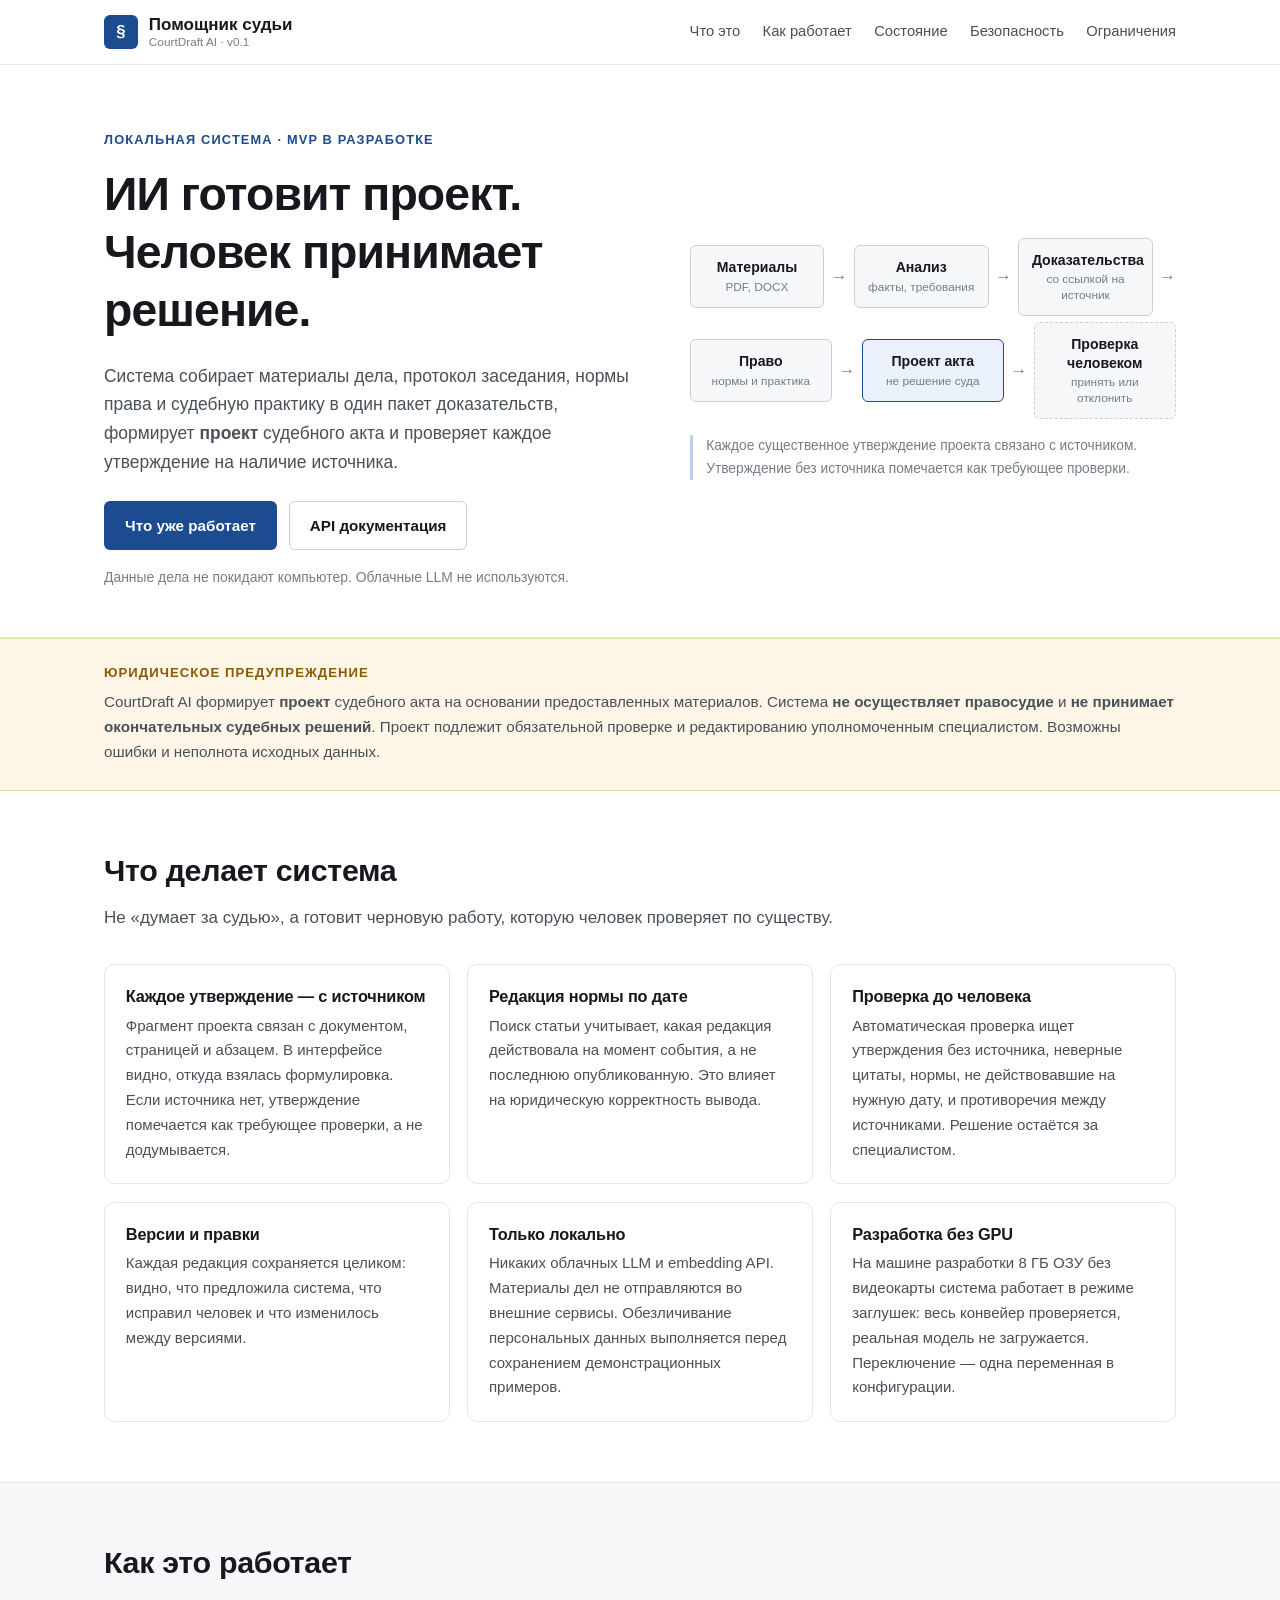
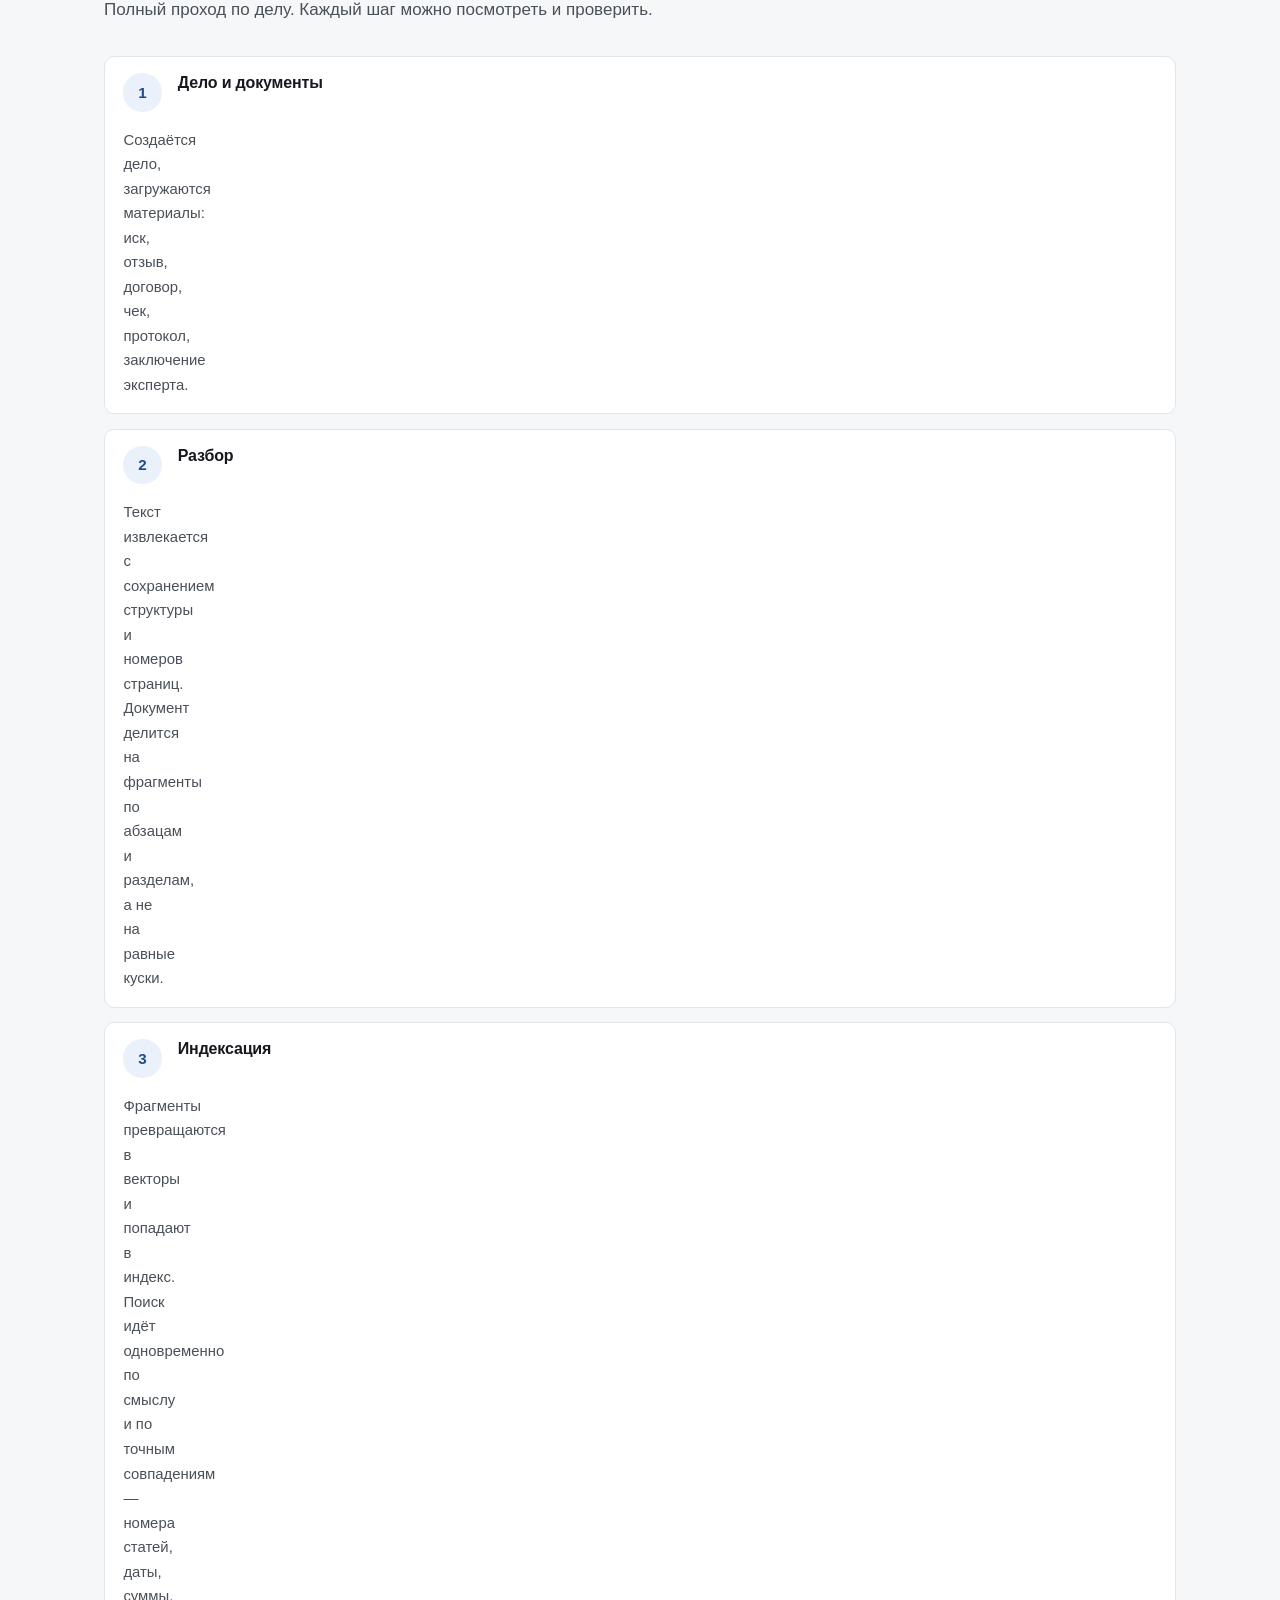
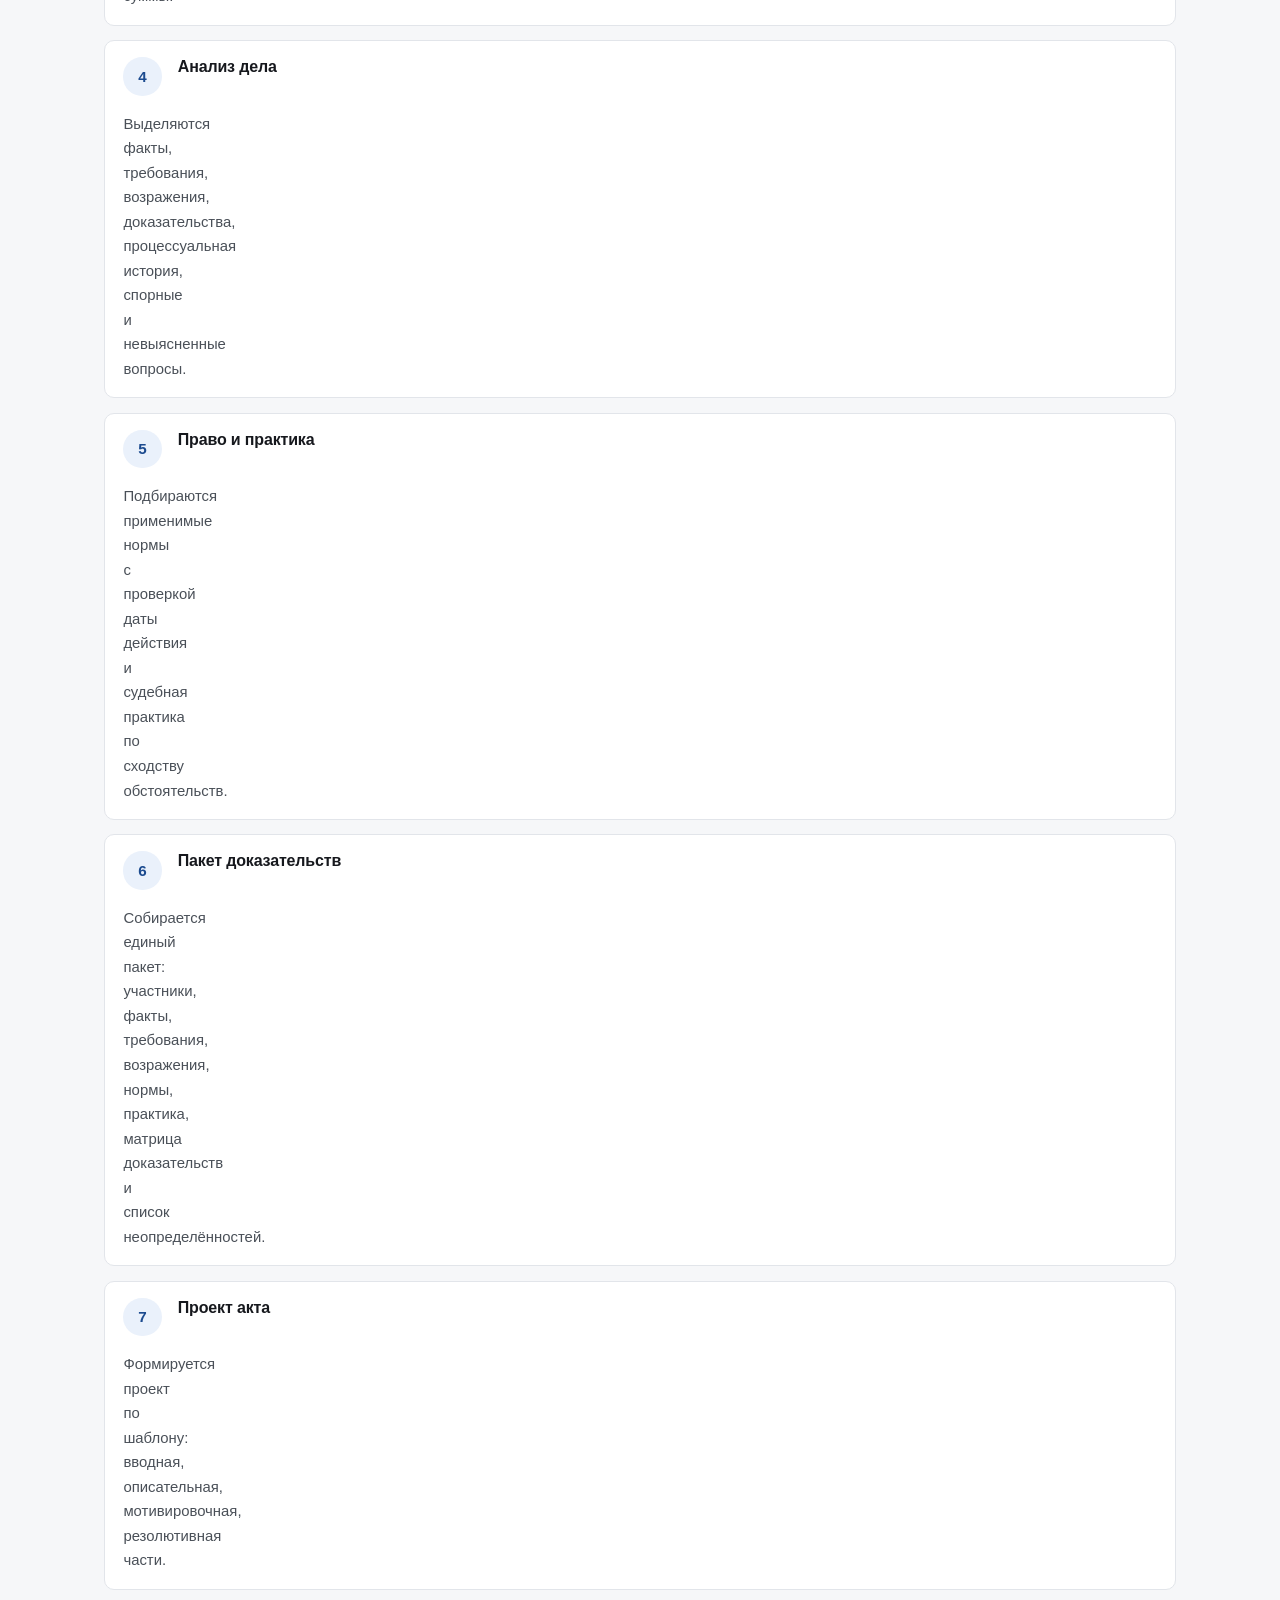
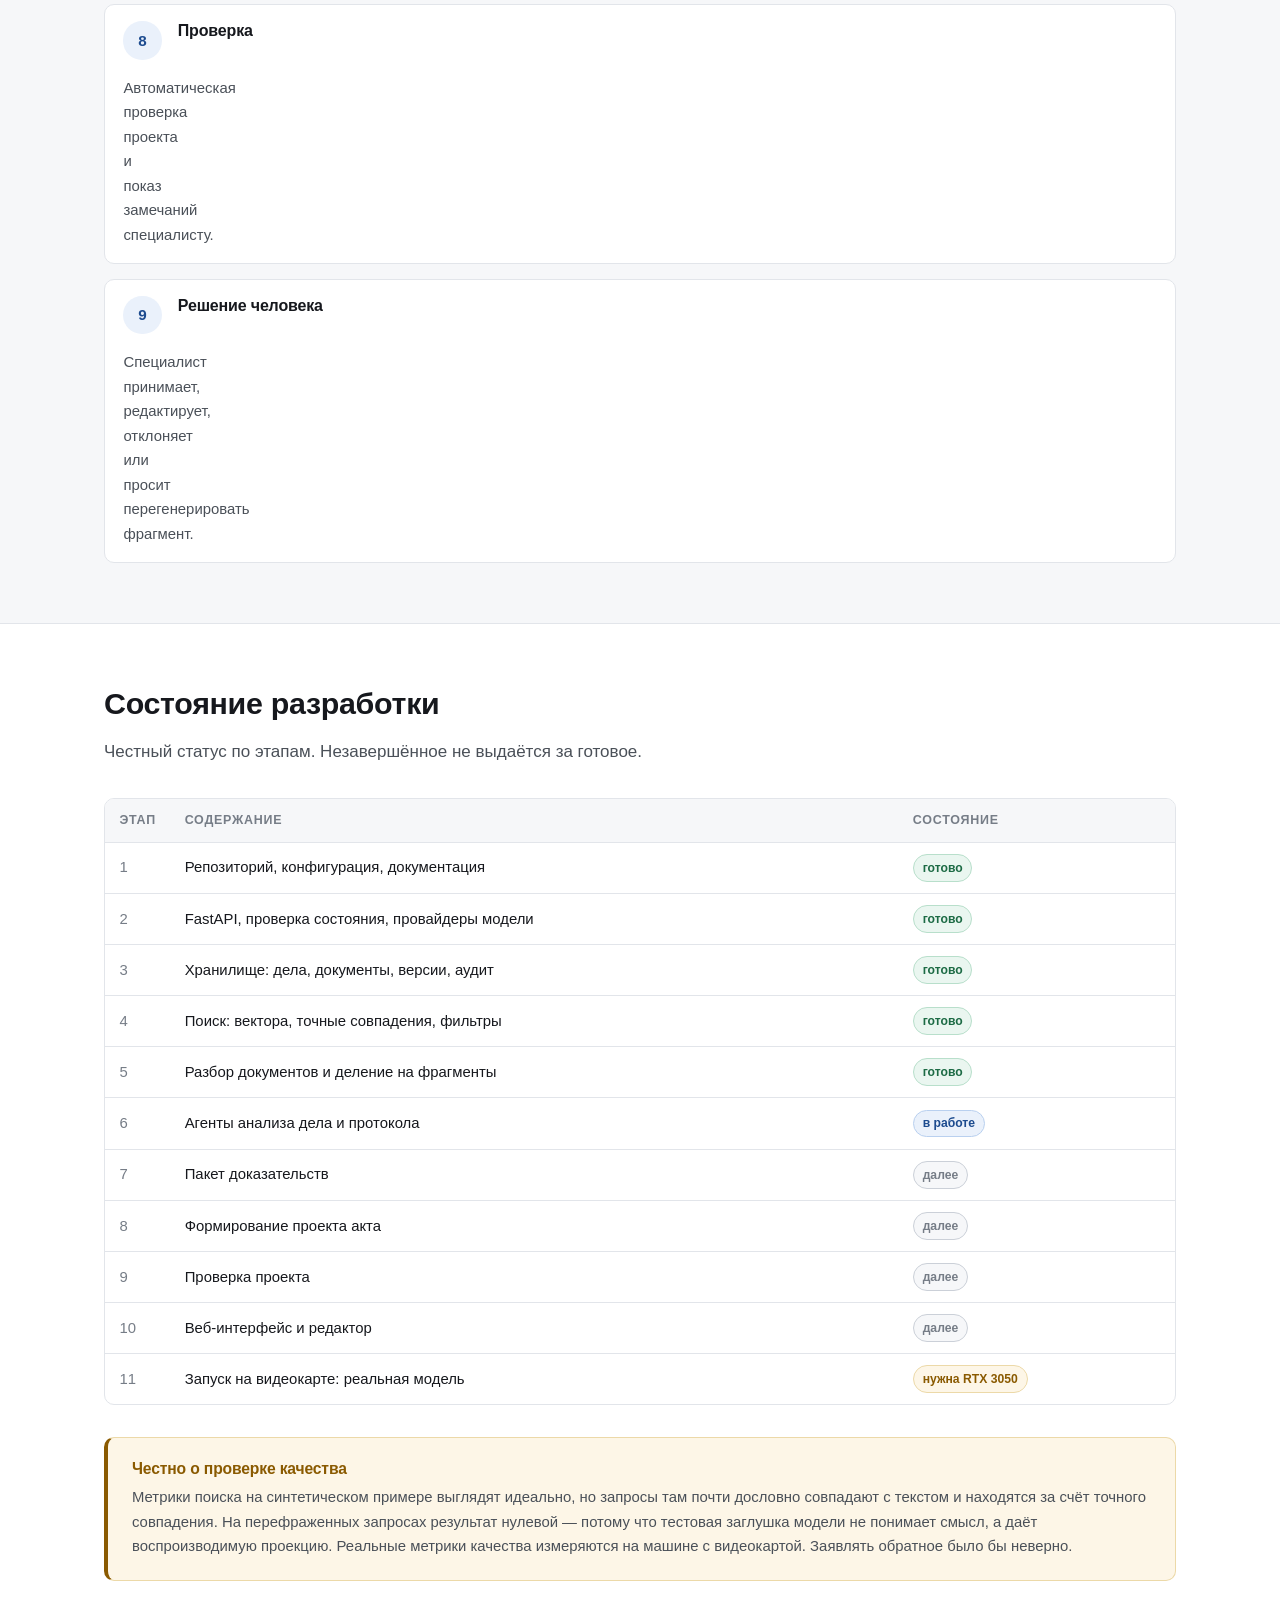
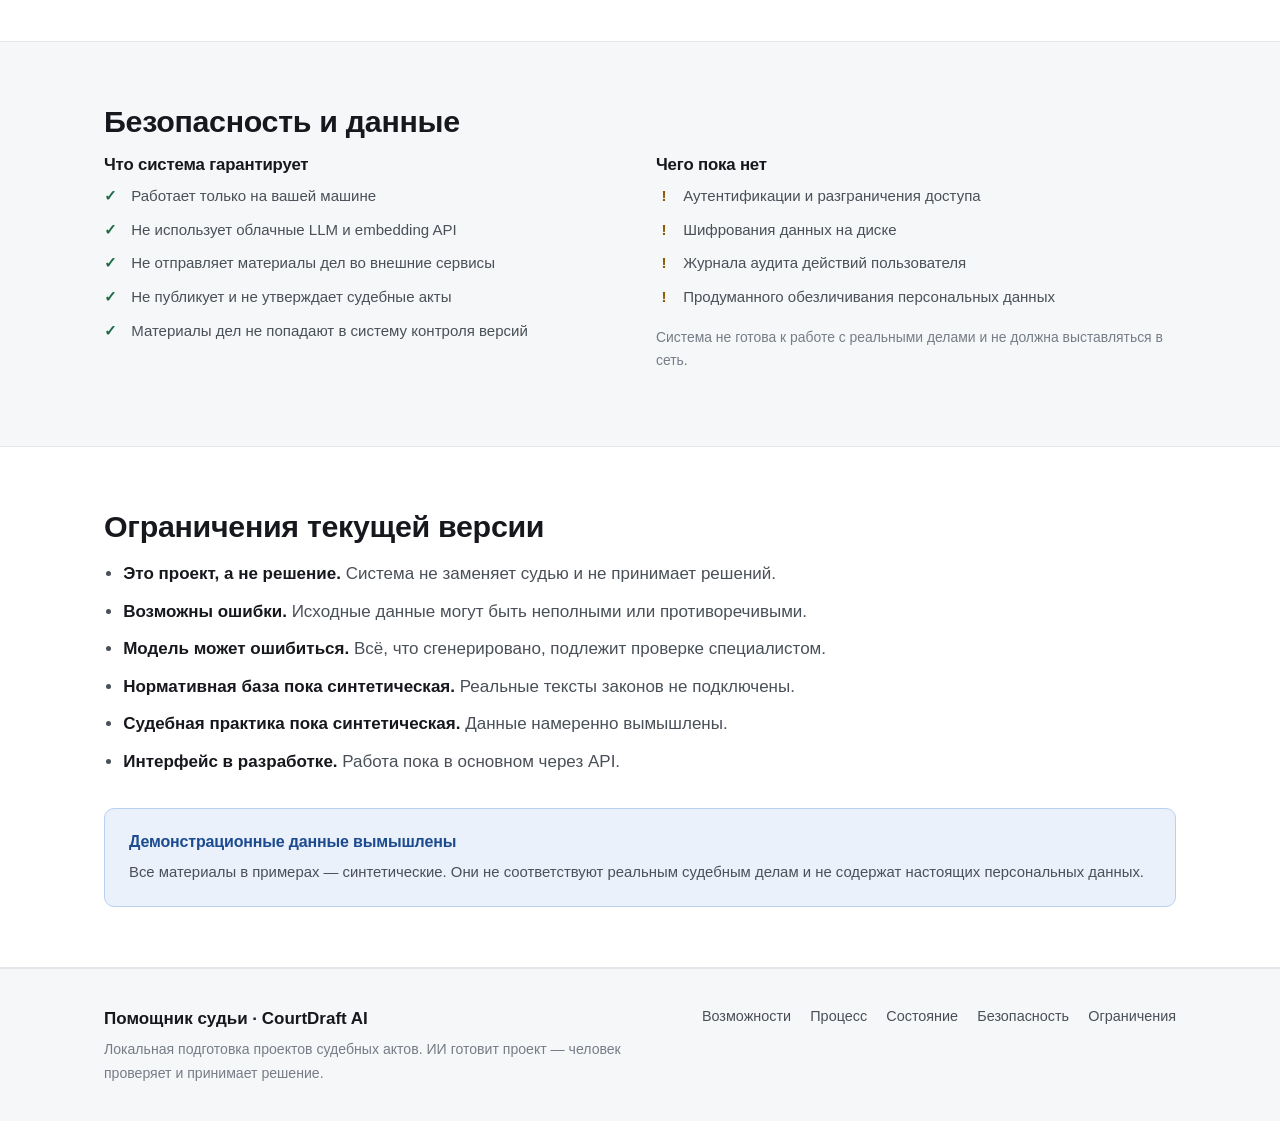
==== site/index.html @ 449e3ad8 "README, минисайт «Помощник судьи», документация API и развёртывания README переписан полностью: два " ====
<!DOCTYPE html>
<html lang="ru">
<head>
<meta charset="utf-8">
<meta name="viewport" content="width=device-width, initial-scale=1">
<title>Помощник судьи — CourtDraft AI</title>
<meta name="description" content="Локальная подготовка проектов судебных актов по материалам дела. ИИ готовит проект — человек проверяет и принимает решение.">
<meta property="og:title" content="Помощник судьи — CourtDraft AI">
<meta property="og:description" content="Подготовка проектов судебных актов с обязательной проверкой человеком. Данные не покидают машину.">
<meta property="og:type" content="website">
<link rel="stylesheet" href="assets/styles.css">
<link rel="icon" href="data:image/svg+xml,<svg xmlns='http://www.w3.org/2000/svg' viewBox='0 0 100 100'><text y='.9em' font-size='90'>&#9878;</text></svg>">
</head>
<body>

<a class="skip-link" href="#main">К основному содержанию</a>

<header class="topbar">
  <div class="wrap topbar-inner">
    <a class="brand" href="#top">
      <span class="brand-mark" aria-hidden="true">§</span>
      <span class="brand-text">
        <strong>Помощник судьи</strong>
        <small>CourtDraft AI · v0.1</small>
      </span>
    </a>
    <nav aria-label="Основная навигация">
      <a href="#what">Что это</a>
      <a href="#how">Как работает</a>
      <a href="#status">Состояние</a>
      <a href="#security">Безопасность</a>
      <a href="#limits">Ограничения</a>
    </nav>
  </div>
</header>

<main id="main">

<!-- ── Hero ─────────────────────────────────────────────────────────── -->
<section class="hero" id="top">
  <div class="wrap hero-inner">
    <div class="hero-text">
      <p class="eyebrow">Локальная система · MVP в разработке</p>
      <h1>ИИ готовит проект.<br>Человек принимает решение.</h1>
      <p class="lede">
        Система собирает материалы дела, протокол заседания, нормы права и
        судебную практику в один пакет доказательств, формирует
        <strong>проект</strong> судебного акта и проверяет каждое утверждение
        на наличие источника.
      </p>
      <div class="hero-actions">
        <a class="btn btn-primary" href="#status">Что уже работает</a>
        <a class="btn btn-ghost" href="https://localhost:8000/docs">API документация</a>
      </div>
      <p class="hero-note">
        Данные дела не покидают компьютер. Облачные LLM не используются.
      </p>
    </div>

    <figure class="hero-figure" aria-label="Схема работы системы">
      <div class="pipeline" role="img" aria-label="Материалы дела → анализ → доказательства → нормы → практика → проект акта → проверка → человек">
        <div class="pipe-step">Материалы<br><small>PDF, DOCX</small></div>
        <div class="pipe-arrow" aria-hidden="true">→</div>
        <div class="pipe-step">Анализ<br><small>факты, требования</small></div>
        <div class="pipe-arrow" aria-hidden="true">→</div>
        <div class="pipe-step">Доказательства<br><small>со ссылкой на источник</small></div>
        <div class="pipe-arrow" aria-hidden="true">→</div>
        <div class="pipe-step">Право<br><small>нормы и практика</small></div>
        <div class="pipe-arrow" aria-hidden="true">→</div>
        <div class="pipe-step pipe-step-accent">Проект акта<br><small>не решение суда</small></div>
        <div class="pipe-arrow" aria-hidden="true">→</div>
        <div class="pipe-step pipe-step-human">Проверка человеком<br><small>принять или отклонить</small></div>
      </div>
      <figcaption>
        Каждое существенное утверждение проекта связано с источником.
        Утверждение без источника помечается как требующее проверки.
      </figcaption>
    </figure>
  </div>
</section>

<!-- ── Дисклеймер ───────────────────────────────────────────────────── -->
<aside class="disclaimer" role="note">
  <div class="wrap">
    <h2>Юридическое предупреждение</h2>
    <p>
      CourtDraft AI формирует <strong>проект</strong> судебного акта на основании
      предоставленных материалов. Система <strong>не осуществляет правосудие</strong> и
      <strong>не принимает окончательных судебных решений</strong>. Проект подлежит
      обязательной проверке и редактированию уполномоченным специалистом.
      Возможны ошибки и неполнота исходных данных.
    </p>
  </div>
</aside>

<!-- ── Что это ──────────────────────────────────────────────────────── -->
<section class="section" id="what">
  <div class="wrap">
    <h2>Что делает система</h2>
    <p class="section-lede">
      Не «думает за судью», а готовит черновую работу, которую человек
      проверяет по существу.
    </p>

    <div class="cards">
      <article class="card">
        <h3>Каждое утверждение — с источником</h3>
        <p>
          Фрагмент проекта связан с документом, страницей и абзацем. В интерфейсе
          видно, откуда взялась формулировка. Если источника нет, утверждение
          помечается как требующее проверки, а не додумывается.
        </p>
      </article>

      <article class="card">
        <h3>Редакция нормы по дате</h3>
        <p>
          Поиск статьи учитывает, какая редакция действовала на момент
          события, а не последнюю опубликованную. Это влияет на
          юридическую корректность вывода.
        </p>
      </article>

      <article class="card">
        <h3>Проверка до человека</h3>
        <p>
          Автоматическая проверка ищет утверждения без источника, неверные
          цитаты, нормы, не действовавшие на нужную дату, и противоречия
          между источниками. Решение остаётся за специалистом.
        </p>
      </article>

      <article class="card">
        <h3>Версии и правки</h3>
        <p>
          Каждая редакция сохраняется целиком: видно, что предложила
          система, что исправил человек и что изменилось между версиями.
        </p>
      </article>

      <article class="card">
        <h3>Только локально</h3>
        <p>
          Никаких облачных LLM и embedding API. Материалы дел не отправляются
          во внешние сервисы. Обезличивание персональных данных выполняется
          перед сохранением демонстрационных примеров.
        </p>
      </article>

      <article class="card">
        <h3>Разработка без GPU</h3>
        <p>
          На машине разработки 8 ГБ ОЗУ без видеокарты система работает в
          режиме заглушек: весь конвейер проверяется, реальная модель не
          загружается. Переключение — одна переменная в конфигурации.
        </p>
      </article>
    </div>
  </div>
</section>

<!-- ── Как работает ─────────────────────────────────────────────────── -->
<section class="section section-alt" id="how">
  <div class="wrap">
    <h2>Как это работает</h2>
    <p class="section-lede">
      Полный проход по делу. Каждый шаг можно посмотреть и проверить.
    </p>

    <ol class="steps">
      <li>
        <h3>Дело и документы</h3>
        <p>Создаётся дело, загружаются материалы: иск, отзыв, договор, чек, протокол, заключение эксперта.</p>
      </li>
      <li>
        <h3>Разбор</h3>
        <p>Текст извлекается с сохранением структуры и номеров страниц. Документ делится на фрагменты по абзацам и разделам, а не на равные куски.</p>
      </li>
      <li>
        <h3>Индексация</h3>
        <p>Фрагменты превращаются в векторы и попадают в индекс. Поиск идёт одновременно по смыслу и по точным совпадениям — номера статей, даты, суммы.</p>
      </li>
      <li>
        <h3>Анализ дела</h3>
        <p>Выделяются факты, требования, возражения, доказательства, процессуальная история, спорные и невыясненные вопросы.</p>
      </li>
      <li>
        <h3>Право и практика</h3>
        <p>Подбираются применимые нормы с проверкой даты действия и судебная практика по сходству обстоятельств.</p>
      </li>
      <li>
        <h3>Пакет доказательств</h3>
        <p>Собирается единый пакет: участники, факты, требования, возражения, нормы, практика, матрица доказательств и список неопределённостей.</p>
      </li>
      <li>
        <h3>Проект акта</h3>
        <p>Формируется проект по шаблону: вводная, описательная, мотивировочная, резолютивная части.</p>
      </li>
      <li>
        <h3>Проверка</h3>
        <p>Автоматическая проверка проекта и показ замечаний специалисту.</p>
      </li>
      <li>
        <h3>Решение человека</h3>
        <p>Специалист принимает, редактирует, отклоняет или просит перегенерировать фрагмент.</p>
      </li>
    </ol>
  </div>
</section>

<!-- ── Состояние ────────────────────────────────────────────────────── -->
<section class="section" id="status">
  <div class="wrap">
    <h2>Состояние разработки</h2>
    <p class="section-lede">
      Честный статус по этапам. Незавершённое не выдаётся за готовое.
    </p>

    <div class="status-table-wrap">
      <table class="status-table">
        <caption class="sr-only">Статус этапов разработки</caption>
        <thead>
          <tr><th scope="col">Этап</th><th scope="col">Содержание</th><th scope="col">Состояние</th></tr>
        </thead>
        <tbody>
          <tr><td>1</td><td>Репозиторий, конфигурация, документация</td><td><span class="badge badge-done">готово</span></td></tr>
          <tr><td>2</td><td>FastAPI, проверка состояния, провайдеры модели</td><td><span class="badge badge-done">готово</span></td></tr>
          <tr><td>3</td><td>Хранилище: дела, документы, версии, аудит</td><td><span class="badge badge-done">готово</span></td></tr>
          <tr><td>4</td><td>Поиск: вектора, точные совпадения, фильтры</td><td><span class="badge badge-done">готово</span></td></tr>
          <tr><td>5</td><td>Разбор документов и деление на фрагменты</td><td><span class="badge badge-done">готово</span></td></tr>
          <tr><td>6</td><td>Агенты анализа дела и протокола</td><td><span class="badge badge-next">в работе</span></td></tr>
          <tr><td>7</td><td>Пакет доказательств</td><td><span class="badge badge-todo">далее</span></td></tr>
          <tr><td>8</td><td>Формирование проекта акта</td><td><span class="badge badge-todo">далее</span></td></tr>
          <tr><td>9</td><td>Проверка проекта</td><td><span class="badge badge-todo">далее</span></td></tr>
          <tr><td>10</td><td>Веб-интерфейс и редактор</td><td><span class="badge badge-todo">далее</span></td></tr>
          <tr><td>11</td><td>Запуск на видеокарте: реальная модель</td><td><span class="badge badge-planned">нужна RTX 3050</span></td></tr>
        </tbody>
      </table>
    </div>

    <div class="callout">
      <h3>Честно о проверке качества</h3>
      <p>
        Метрики поиска на синтетическом примере выглядят идеально, но запросы
        там почти дословно совпадают с текстом и находятся за счёт точного
        совпадения. На перефраженных запросах результат нулевой — потому что
        тестовая заглушка модели не понимает смысл, а даёт воспроизводимую
        проекцию. Реальные метрики качества измеряются на машине с видеокартой.
        Заявлять обратное было бы неверно.
      </p>
    </div>
  </div>
</section>

<!-- ── Безопасность ─────────────────────────────────────────────────── -->
<section class="section section-alt" id="security">
  <div class="wrap">
    <h2>Безопасность и данные</h2>

    <div class="split">
      <div>
        <h3>Что система гарантирует</h3>
        <ul class="check-list">
          <li>Работает только на вашей машине</li>
          <li>Не использует облачные LLM и embedding API</li>
          <li>Не отправляет материалы дел во внешние сервисы</li>
          <li>Не публикует и не утверждает судебные акты</li>
          <li>Материалы дел не попадают в систему контроля версий</li>
        </ul>
      </div>
      <div>
        <h3>Чего пока нет</h3>
        <ul class="warn-list">
          <li>Аутентификации и разграничения доступа</li>
          <li>Шифрования данных на диске</li>
          <li>Журнала аудита действий пользователя</li>
          <li>Продуманного обезличивания персональных данных</li>
        </ul>
        <p class="small">
          Система не готова к работе с реальными делами и не должна
          выставляться в сеть.
        </p>
      </div>
    </div>
  </div>
</section>

<!-- ── Ограничения ──────────────────────────────────────────────────── -->
<section class="section" id="limits">
  <div class="wrap">
    <h2>Ограничения текущей версии</h2>
    <ul class="limits-list">
      <li><strong>Это проект, а не решение.</strong> Система не заменяет судью и не принимает решений.</li>
      <li><strong>Возможны ошибки.</strong> Исходные данные могут быть неполными или противоречивыми.</li>
      <li><strong>Модель может ошибиться.</strong> Всё, что сгенерировано, подлежит проверке специалистом.</li>
      <li><strong>Нормативная база пока синтетическая.</strong> Реальные тексты законов не подключены.</li>
      <li><strong>Судебная практика пока синтетическая.</strong> Данные намеренно вымышлены.</li>
      <li><strong>Интерфейс в разработке.</strong> Работа пока в основном через API.</li>
    </ul>

    <div class="cta">
      <h3>Демонстрационные данные вымышлены</h3>
      <p>
        Все материалы в примерах — синтетические. Они не соответствуют
        реальным судебным делам и не содержат настоящих персональных данных.
      </p>
    </div>
  </div>
</section>

</main>

<footer class="footer">
  <div class="wrap footer-inner">
    <div>
      <p class="footer-title">Помощник судьи · CourtDraft AI</p>
      <p class="footer-note">
        Локальная подготовка проектов судебных актов. ИИ готовит проект —
        человек проверяет и принимает решение.
      </p>
    </div>
    <nav aria-label="Навигация в подвале">
      <a href="#what">Возможности</a>
      <a href="#how">Процесс</a>
      <a href="#status">Состояние</a>
      <a href="#security">Безопасность</a>
      <a href="#limits">Ограничения</a>
    </nav>
  </div>
</footer>

<!-- Скрипт подключается к бэкенду на следующем этапе.
     Точка привязки — app/api.js. Пока бэкенд не запущен, страница
     полностью работоспособна: разметка не зависит от данных. -->
<script src="assets/api.js" defer></script>

</body>
</html>
---- site/assets/styles.css ----
/* Помощник судьи — CourtDraft AI
   Оформление намеренно сдержанное: инструмент для юридической работы,
   а не маркетинговый лендинг. Никаких внешних шрифтов и CDN —
   страница должна работать локально и офлайн. */

:root {
  --ink: #16181d;
  --ink-soft: #4a5058;
  --ink-faint: #767d87;
  --paper: #ffffff;
  --paper-alt: #f6f7f9;
  --line: #e2e5ea;
  --line-strong: #cbd0d8;

  --accent: #1c4b8f;
  --accent-soft: #eaf1fb;
  --accent-line: #b9d0ef;

  --warn: #8a5a00;
  --warn-soft: #fdf6e7;
  --warn-line: #ecd9a8;

  --ok: #1d6b45;
  --ok-soft: #eaf6f0;
  --ok-line: #b8dfcb;

  --radius: 10px;
  --radius-sm: 6px;
  --wrap: 1120px;

  --font: -apple-system, BlinkMacSystemFont, "Segoe UI", Roboto,
          "Helvetica Neue", Arial, sans-serif;
  --mono: "Cascadia Code", "SF Mono", Consolas, "Liberation Mono", monospace;
}

@media (prefers-color-scheme: dark) {
  :root {
    --ink: #e8eaed;
    --ink-soft: #b0b6bf;
    --ink-faint: #868d97;
    --paper: #14161a;
    --paper-alt: #1b1e23;
    --line: #2a2e35;
    --line-strong: #3a3f48;

    --accent: #7fb0f0;
    --accent-soft: #16243a;
    --accent-line: #2b4467;

    --warn: #e0b060;
    --warn-soft: #2a2113;
    --warn-line: #4d3d1f;

    --ok: #6fca9c;
    --ok-soft: #14261d;
    --ok-line: #274836;
  }
}

*, *::before, *::after { box-sizing: border-box; }

html { scroll-behavior: smooth; scroll-padding-top: 5rem; }

body {
  margin: 0;
  font-family: var(--font);
  font-size: 17px;
  line-height: 1.65;
  color: var(--ink);
  background: var(--paper);
  -webkit-font-smoothing: antialiased;
}

h1, h2, h3 { line-height: 1.25; margin: 0 0 .5em; font-weight: 650; letter-spacing: -.01em; }
h1 { font-size: clamp(1.9rem, 4.2vw, 2.9rem); letter-spacing: -.02em; }
h2 { font-size: clamp(1.4rem, 2.6vw, 1.9rem); }
h3 { font-size: 1.06rem; }
p { margin: 0 0 1em; }
a { color: var(--accent); }

.wrap { max-width: var(--wrap); margin: 0 auto; padding: 0 1.5rem; }

.sr-only {
  position: absolute; width: 1px; height: 1px; padding: 0;
  margin: -1px; overflow: hidden; clip: rect(0 0 0 0); white-space: nowrap;
}

.skip-link {
  position: absolute; left: -9999px; top: 0; z-index: 100;
  background: var(--accent); color: #fff; padding: .75rem 1.25rem;
  border-radius: 0 0 var(--radius-sm) 0;
}
.skip-link:focus { left: 0; }

/* ── Topbar ─────────────────────────────────────────────────────────── */

.topbar {
  position: sticky; top: 0; z-index: 50;
  background: color-mix(in srgb, var(--paper) 88%, transparent);
  backdrop-filter: saturate(160%) blur(10px);
  border-bottom: 1px solid var(--line);
}

.topbar-inner {
  display: flex; align-items: center; justify-content: space-between;
  gap: 1.5rem; min-height: 4rem;
}

.brand { display: flex; align-items: center; gap: .7rem; text-decoration: none; color: inherit; }
.brand-mark {
  display: grid; place-items: center;
  width: 2.1rem; height: 2.1rem; border-radius: var(--radius-sm);
  background: var(--accent); color: #fff; font-weight: 700; font-size: 1.05rem;
}
.brand-text { display: flex; flex-direction: column; line-height: 1.2; }
.brand-text small { color: var(--ink-faint); font-size: .74rem; }

.topbar nav { display: flex; gap: 1.4rem; flex-wrap: wrap; }
.topbar nav a {
  color: var(--ink-soft); text-decoration: none; font-size: .92rem;
  padding: .35rem 0; border-bottom: 2px solid transparent;
}
.topbar nav a:hover { color: var(--accent); border-bottom-color: var(--accent-line); }

@media (max-width: 780px) {
  .topbar nav { display: none; }
}

/* ── Hero ───────────────────────────────────────────────────────────── */

.hero { padding: 4rem 0 3rem; border-bottom: 1px solid var(--line); }
.hero-inner { display: grid; grid-template-columns: 1.05fr .95fr; gap: 3rem; align-items: center; }

.eyebrow {
  font-size: .8rem; text-transform: uppercase; letter-spacing: .09em;
  color: var(--accent); font-weight: 650; margin-bottom: .9rem;
}

.lede { font-size: 1.09rem; color: var(--ink-soft); max-width: 34em; }

.hero-actions { display: flex; gap: .75rem; flex-wrap: wrap; margin: 1.5rem 0 1rem; }

.btn {
  display: inline-block; padding: .7rem 1.25rem; border-radius: var(--radius-sm);
  font-weight: 600; font-size: .95rem; text-decoration: none;
  border: 1px solid transparent; cursor: pointer;
}
.btn-primary { background: var(--accent); color: #fff; }
.btn-primary:hover { filter: brightness(1.08); }
.btn-ghost { border-color: var(--line-strong); color: var(--ink); }
.btn-ghost:hover { border-color: var(--accent); color: var(--accent); }

.hero-note { font-size: .87rem; color: var(--ink-faint); margin: 0; }

@media (max-width: 900px) {
  .hero-inner { grid-template-columns: 1fr; gap: 2.25rem; }
}

/* ── Схема конвейера ────────────────────────────────────────────────── */

.hero-figure { margin: 0; }
.pipeline { display: flex; flex-wrap: wrap; align-items: center; gap: .4rem; }

.pipe-step {
  flex: 1 1 7.2rem; min-width: 7.2rem;
  padding: .75rem .8rem; border: 1px solid var(--line-strong);
  border-radius: var(--radius-sm); background: var(--paper-alt);
  font-size: .88rem; font-weight: 600; text-align: center; line-height: 1.3;
}
.pipe-step small { display: block; font-weight: 400; color: var(--ink-faint); font-size: .74rem; margin-top: .2rem; }

.pipe-step-accent { border-color: var(--accent); background: var(--accent-soft); }
.pipe-step-human { border-style: dashed; }

.pipe-arrow { color: var(--ink-faint); font-size: 1.05rem; user-select: none; }

.hero-figure figcaption {
  margin-top: 1rem; font-size: .86rem; color: var(--ink-faint);
  border-left: 3px solid var(--accent-line); padding-left: .85rem;
}

/* ── Дисклеймер ─────────────────────────────────────────────────────── */

.disclaimer {
  background: var(--warn-soft);
  border-bottom: 1px solid var(--warn-line);
  border-top: 1px solid var(--warn-line);
  padding: 1.6rem 0;
}
.disclaimer h2 {
  font-size: .82rem; text-transform: uppercase; letter-spacing: .08em;
  color: var(--warn); margin-bottom: .5rem;
}
.disclaimer p { margin: 0; font-size: .95rem; color: var(--ink-soft); }

/* ── Секции ─────────────────────────────────────────────────────────── */

.section { padding: 3.75rem 0; border-bottom: 1px solid var(--line); }
.section-alt { background: var(--paper-alt); }
.section-lede { color: var(--ink-soft); max-width: 46em; margin-bottom: 2rem; }

/* ── Карточки ───────────────────────────────────────────────────────── */

.cards { display: grid; grid-template-columns: repeat(auto-fit, minmax(17rem, 1fr)); gap: 1.1rem; }

.card {
  border: 1px solid var(--line); border-radius: var(--radius);
  padding: 1.3rem; background: var(--paper);
}
.card h3 { font-size: 1.02rem; margin-bottom: .45rem; }
.card p { margin: 0; font-size: .94rem; color: var(--ink-soft); }

/* ── Шаги ───────────────────────────────────────────────────────────── */

.steps { counter-reset: step; list-style: none; padding: 0; margin: 0; display: grid; gap: .9rem; }

.steps li {
  counter-increment: step;
  display: grid; grid-template-columns: 2.4rem 1fr; gap: 1rem; align-items: start;
  padding: 1rem 1.15rem; border: 1px solid var(--line);
  border-radius: var(--radius); background: var(--paper);
}
.steps li::before {
  content: counter(step);
  display: grid; place-items: center;
  width: 2.4rem; height: 2.4rem; border-radius: 50%;
  background: var(--accent-soft); color: var(--accent);
  font-weight: 700; font-size: .95rem;
}
.steps h3 { font-size: 1rem; margin-bottom: .2rem; }
.steps p { margin: 0; font-size: .93rem; color: var(--ink-soft); }

/* ── Таблица статуса ────────────────────────────────────────────────── */

.status-table-wrap { overflow-x: auto; border: 1px solid var(--line); border-radius: var(--radius); }
.status-table { width: 100%; border-collapse: collapse; font-size: .93rem; min-width: 34rem; }
.status-table th, .status-table td { padding: .7rem .9rem; text-align: left; border-bottom: 1px solid var(--line); }
.status-table thead th { background: var(--paper-alt); font-size: .78rem; text-transform: uppercase; letter-spacing: .06em; color: var(--ink-faint); }
.status-table tbody tr:last-child td { border-bottom: none; }
.status-table td:first-child { color: var(--ink-faint); font-variant-numeric: tabular-nums; width: 3.5rem; }

.badge {
  display: inline-block; padding: .18rem .55rem; border-radius: 100px;
  font-size: .76rem; font-weight: 650; white-space: nowrap;
  border: 1px solid transparent;
}
.badge-done { background: var(--ok-soft); color: var(--ok); border-color: var(--ok-line); }
.badge-next { background: var(--accent-soft); color: var(--accent); border-color: var(--accent-line); }
.badge-todo { background: var(--paper-alt); color: var(--ink-faint); border-color: var(--line-strong); }
.badge-planned { background: var(--warn-soft); color: var(--warn); border-color: var(--warn-line); }

/* ── Врезка ─────────────────────────────────────────────────────────── */

.callout {
  margin-top: 2rem; padding: 1.3rem 1.5rem;
  border: 1px solid var(--warn-line); border-left: 4px solid var(--warn);
  border-radius: var(--radius); background: var(--warn-soft);
}
.callout h3 { color: var(--warn); font-size: .98rem; margin-bottom: .4rem; }
.callout p { margin: 0; font-size: .93rem; color: var(--ink-soft); }

/* ── Две колонки ────────────────────────────────────────────────────── */

.split { display: grid; grid-template-columns: repeat(auto-fit, minmax(19rem, 1fr)); gap: 2rem; }
.split h3 { font-size: 1.05rem; }

.check-list, .warn-list { list-style: none; padding: 0; margin: 0 0 1rem; }
.check-list li, .warn-list li {
  position: relative; padding-left: 1.7rem; margin-bottom: .55rem;
  font-size: .94rem; color: var(--ink-soft);
}
.check-list li::before {
  content: "✓"; position: absolute; left: 0; color: var(--ok); font-weight: 700;
}
.warn-list li::before {
  content: "!"; position: absolute; left: .35rem; color: var(--warn); font-weight: 700;
}
.small { font-size: .87rem; color: var(--ink-faint); }

/* ── Ограничения ────────────────────────────────────────────────────── */

.limits-list { padding-left: 1.2rem; margin: 0 0 2rem; }
.limits-list li { margin-bottom: .6rem; color: var(--ink-soft); }
.limits-list strong { color: var(--ink); }

.cta {
  padding: 1.4rem 1.5rem; border-radius: var(--radius);
  background: var(--accent-soft); border: 1px solid var(--accent-line);
}
.cta h3 { color: var(--accent); font-size: 1rem; }
.cta p { margin: 0; font-size: .93rem; color: var(--ink-soft); }

/* ── Подвал ─────────────────────────────────────────────────────────── */

.footer { background: var(--paper-alt); border-top: 1px solid var(--line); padding: 2.25rem 0; }
.footer-inner { display: flex; justify-content: space-between; gap: 2rem; flex-wrap: wrap; }
.footer-title { font-weight: 650; margin-bottom: .3rem; }
.footer-note { font-size: .88rem; color: var(--ink-faint); margin: 0; max-width: 38em; }
.footer nav { display: flex; gap: 1.2rem; flex-wrap: wrap; align-items: flex-start; }
.footer nav a { color: var(--ink-soft); text-decoration: none; font-size: .9rem; }
.footer nav a:hover { color: var(--accent); }

/* ── Состояние подключения к бэкенду ────────────────────────────────── */

.backend-status {
  position: fixed; right: 1rem; bottom: 1rem; z-index: 40;
  display: flex; align-items: center; gap: .5rem;
  padding: .5rem .85rem; border-radius: 100px;
  background: var(--paper); border: 1px solid var(--line-strong);
  box-shadow: 0 2px 10px rgb(0 0 0 / .08);
  font-size: .8rem; color: var(--ink-soft);
}
.backend-dot { width: .5rem; height: .5rem; border-radius: 50%; background: var(--ink-faint); }
.backend-dot.is-online { background: var(--ok); }
.backend-dot.is-offline { background: var(--warn); }
.backend-status[hidden] { display: none; }

@media print {
  .topbar, .hero-actions, .backend-status { display: none; }
  body { font-size: 12pt; }
}
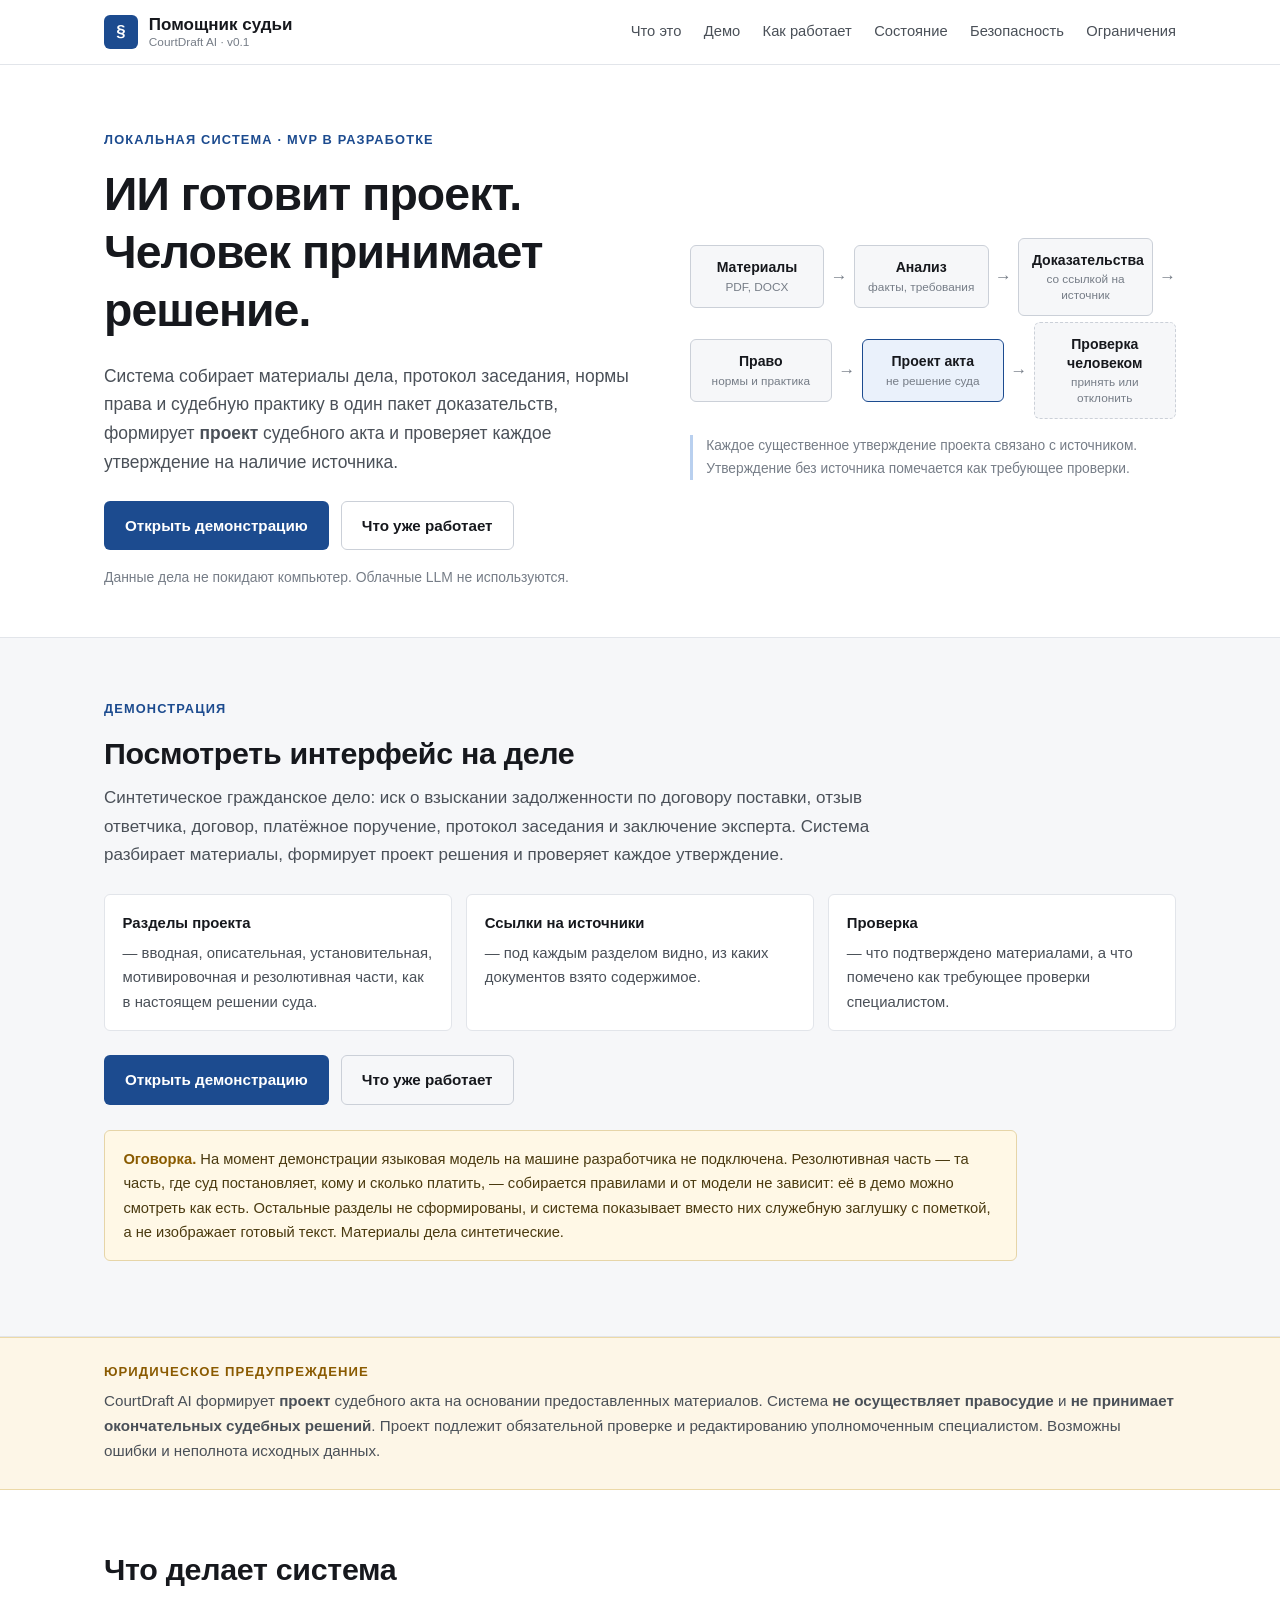
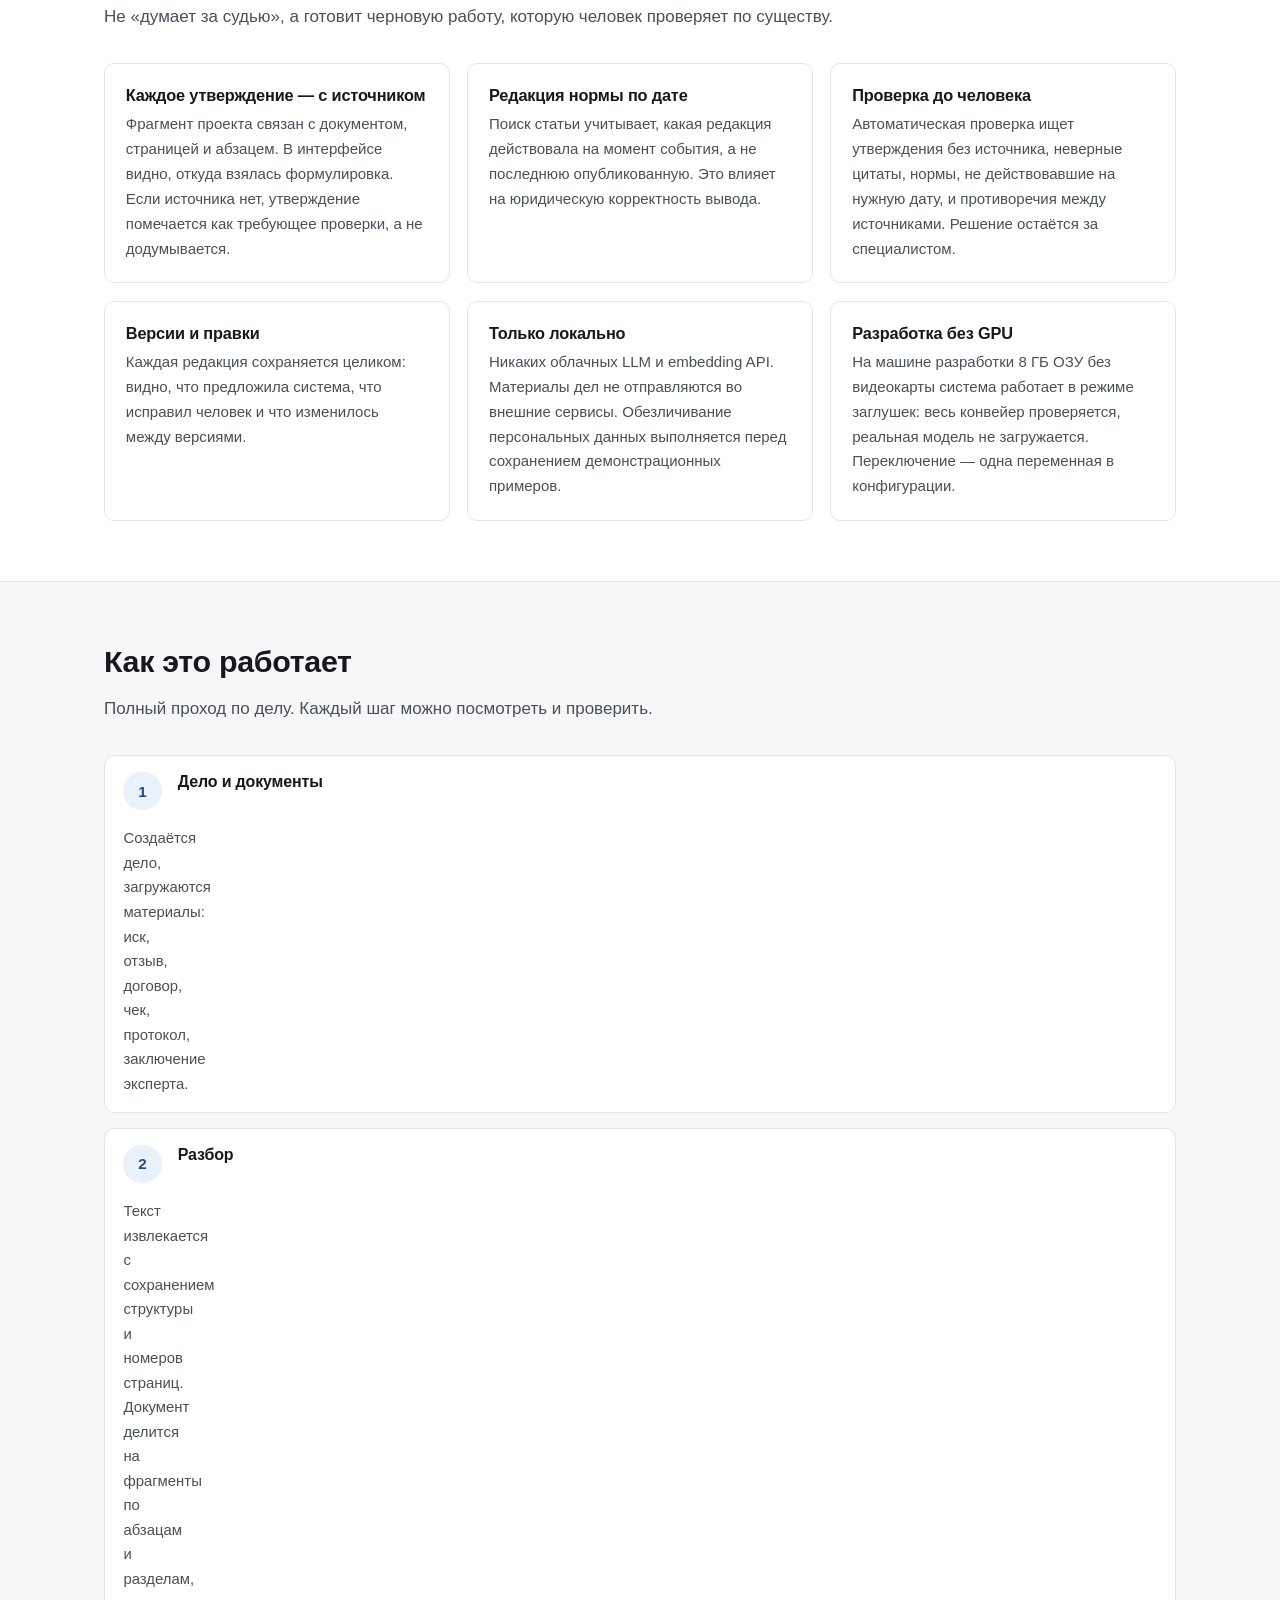
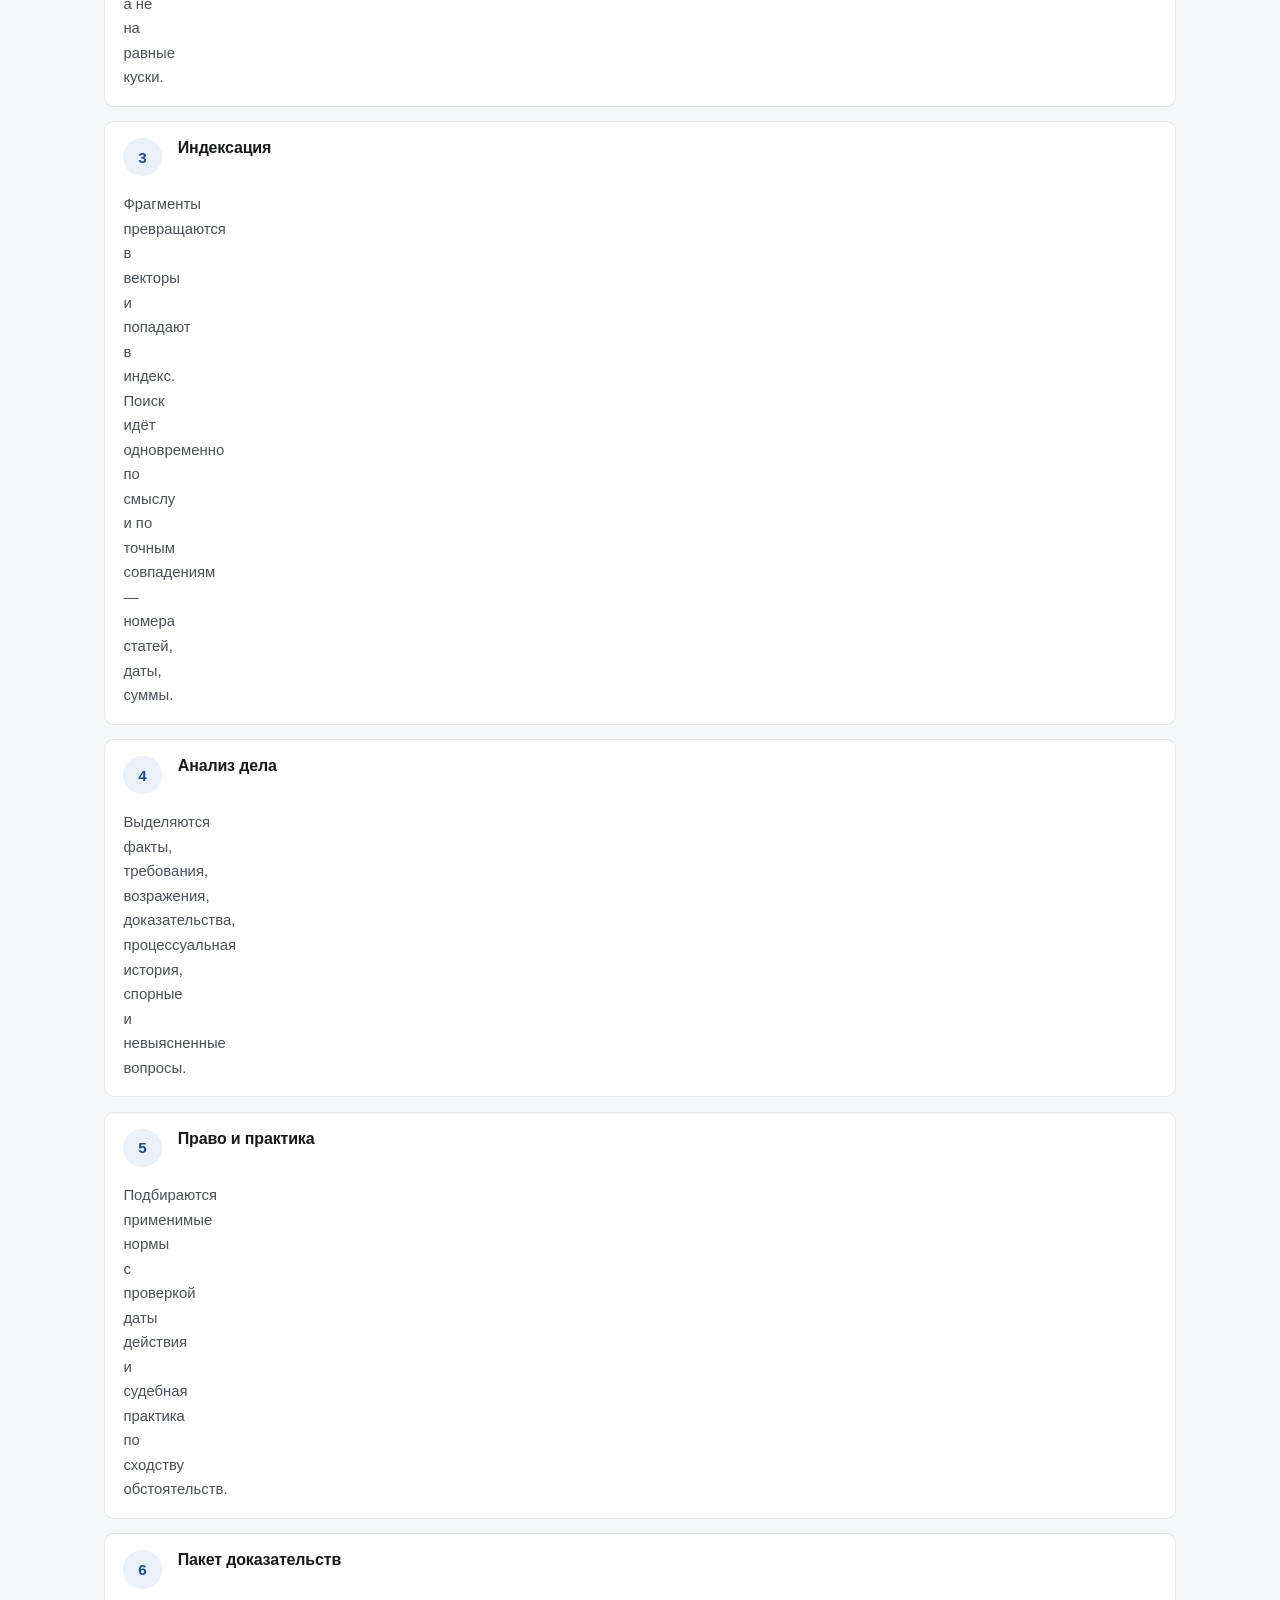
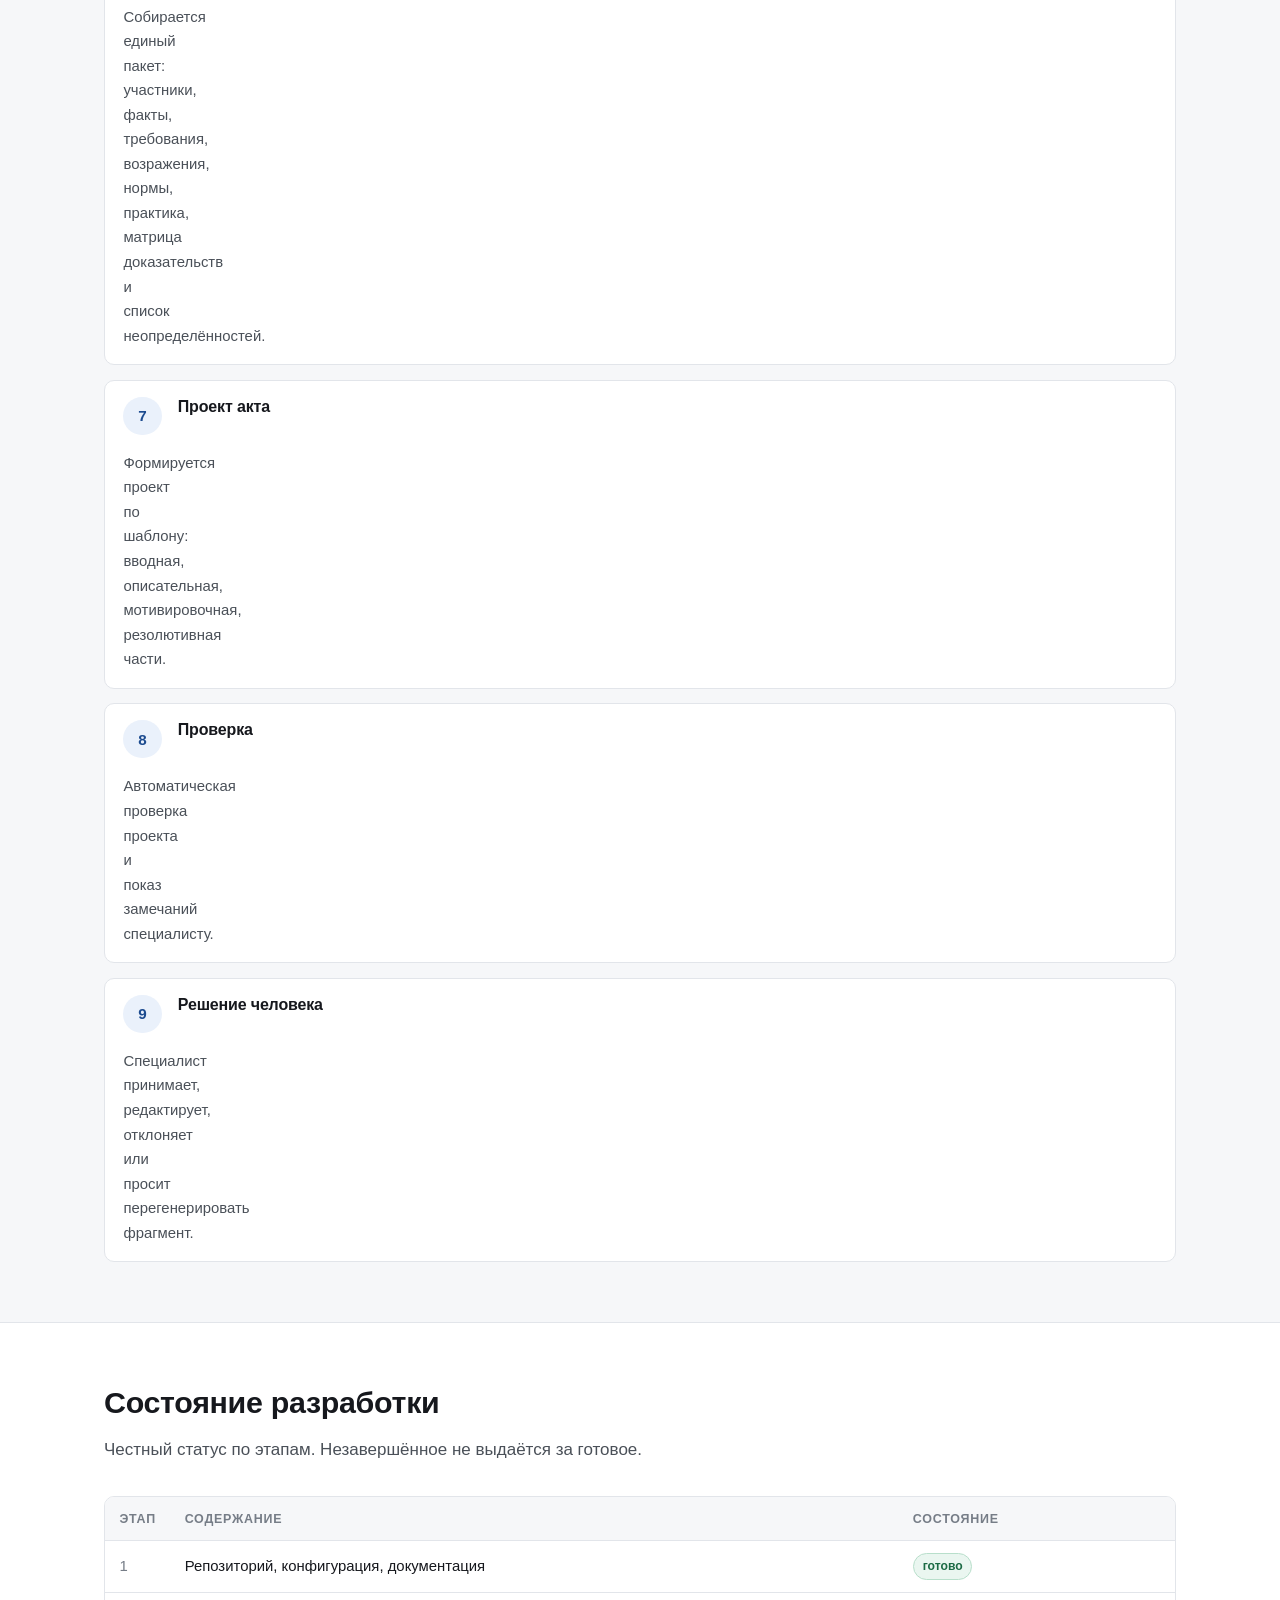
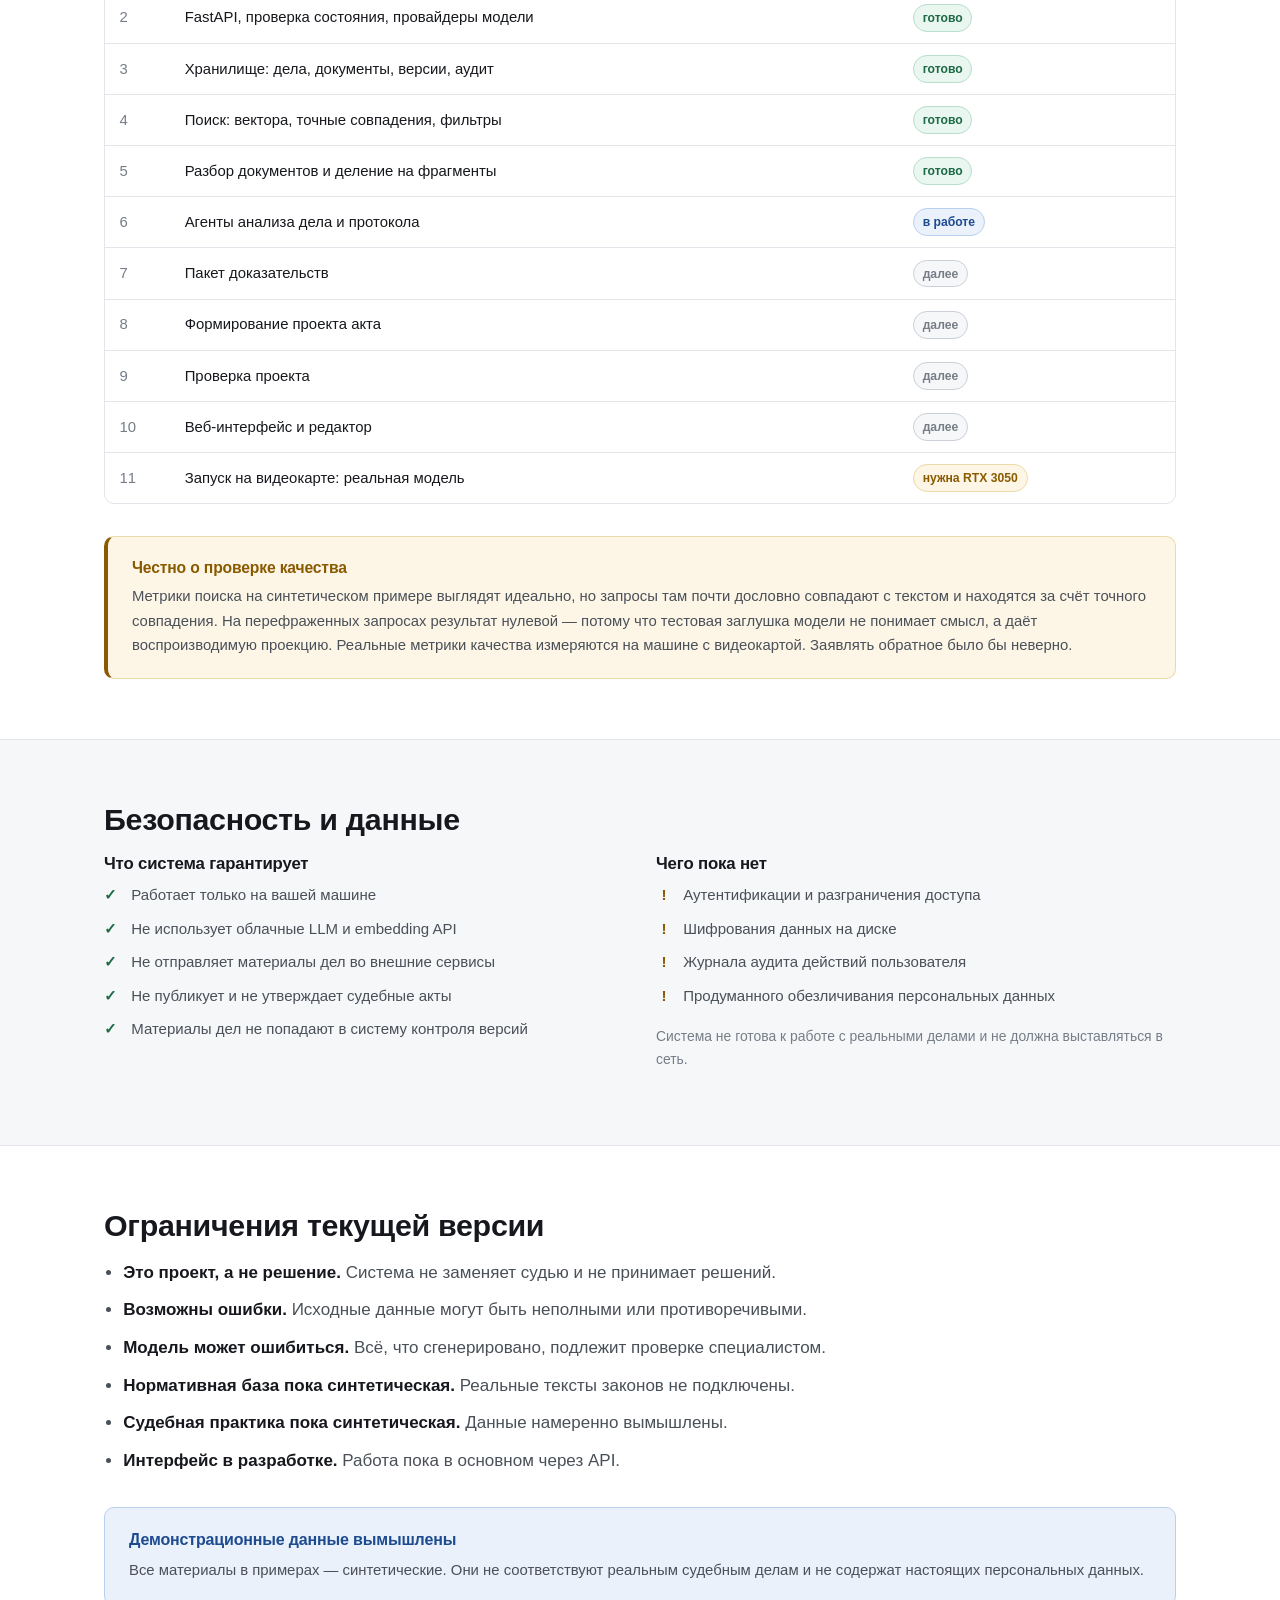
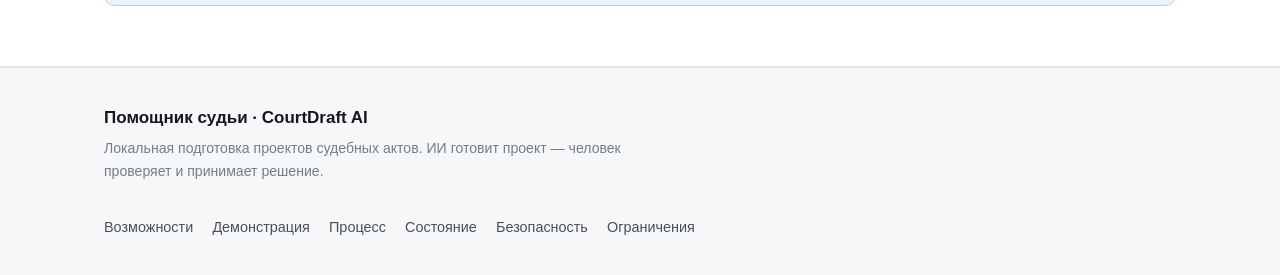
==== commit f18748cb: "Сайт с демонстрацией для показа заказчику Заказчику показывают сайт, а не свою машину: онлайн-схемы " ====
--- a/site/index.html
+++ b/site/index.html
@@ -26,6 +26,7 @@
     </a>
     <nav aria-label="Основная навигация">
       <a href="#what">Что это</a>
+<a href="#demo">Демо</a>
       <a href="#how">Как работает</a>
       <a href="#status">Состояние</a>
       <a href="#security">Безопасность</a>
@@ -49,8 +50,8 @@
         на наличие источника.
       </p>
       <div class="hero-actions">
-        <a class="btn btn-primary" href="#status">Что уже работает</a>
-        <a class="btn btn-ghost" href="https://localhost:8000/docs">API документация</a>
+        <a class="btn btn-primary" href="demo/">Открыть демонстрацию</a>
+        <a class="btn btn-ghost" href="#status">Что уже работает</a>
       </div>
       <p class="hero-note">
         Данные дела не покидают компьютер. Облачные LLM не используются.
@@ -76,6 +77,64 @@
         Утверждение без источника помечается как требующее проверки.
       </figcaption>
     </figure>
+  </div>
+</section>
+
+<!-- ── Демонстрация ───────────────────────────────────────────────────── -->
+<!--
+  Демо показывается прямо на сайте, а не «по запросу»: заказчик не
+  ставит систему себе и не запускает её на своей машине. Страница
+  отдаёт реальный выход демо-стенда на синтетическом деле — с
+  проверкой, пометками и ссылками на источники.
+
+  Честная оговорка обязательна: в демо модель не подключена, часть
+  разделов — служебные заглушки. Без этой оговорки демо выглядело бы
+  как готовый продукт, а потом на встрече выяснилось бы, что половина
+  текста пустая. С оговоркой это сильнее: видно, что система сама
+  говорит, когда не знает.
+-->
+<section class="section demo-block" id="demo">
+  <div class="wrap">
+    <p class="eyebrow">Демонстрация</p>
+    <h2>Посмотреть интерфейс на деле</h2>
+    <p class="demo-lede">
+      Синтетическое гражданское дело: иск о взыскании задолженности по
+      договору поставки, отзыв ответчика, договор, платёжное поручение,
+      протокол заседания и заключение эксперта. Система разбирает
+      материалы, формирует проект решения и проверяет каждое
+      утверждение.
+    </p>
+
+    <ul class="demo-points">
+      <li>
+        <strong>Разделы проекта</strong> — вводная, описательная,
+        установительная, мотивировочная и резолютивная части, как в
+        настоящем решении суда.
+      </li>
+      <li>
+        <strong>Ссылки на источники</strong> — под каждым разделом видно,
+        из каких документов взято содержимое.
+      </li>
+      <li>
+        <strong>Проверка</strong> — что подтверждено материалами, а что
+        помечено как требующее проверки специалистом.
+      </li>
+    </ul>
+
+    <div class="hero-actions">
+      <a class="btn btn-primary" href="demo/">Открыть демонстрацию</a>
+      <a class="btn btn-ghost" href="#status">Что уже работает</a>
+    </div>
+
+    <p class="demo-caveat">
+      <strong>Оговорка.</strong> На момент демонстрации языковая модель на
+      машине разработчика не подключена. Резолютивная часть — та часть,
+      где суд постановляет, кому и сколько платить, — собирается
+      правилами и от модели не зависит: её в демо можно смотреть как
+      есть. Остальные разделы не сформированы, и система показывает
+      вместо них служебную заглушку с пометкой, а не изображает готовый
+      текст. Материалы дела синтетические.
+    </p>
   </div>
 </section>
 
@@ -321,6 +380,7 @@
     </div>
     <nav aria-label="Навигация в подвале">
       <a href="#what">Возможности</a>
+      <a href="#demo">Демонстрация</a>
       <a href="#how">Процесс</a>
       <a href="#status">Состояние</a>
       <a href="#security">Безопасность</a>
--- a/site/assets/styles.css
+++ b/site/assets/styles.css
@@ -319,3 +319,43 @@
   .topbar, .hero-actions, .backend-status { display: none; }
   body { font-size: 12pt; }
 }
+
+/* ── Блок демонстрации ──────────────────────────────────────────────────
+ *
+ * Оформление блока не украшает страницу, а отвечает на вопрос
+ * заказчика «а что я увижу, если нажму». Поэтому здесь перечислено
+ * конкретное содержимое демо, а оговорка про заглушки вынесена
+ * отдельным блоком и не прячется в мелкий текст: без неё демо
+ * выглядело бы как готовый продукт.
+ */
+.demo-block { background: var(--paper-alt); }
+.demo-block h2 { margin-bottom: .8rem; }
+.demo-lede { color: var(--ink-soft); max-width: 46em; }
+.demo-points {
+  list-style: none;
+  padding: 0;
+  margin: 1.6rem 0 .4rem;
+  display: grid;
+  gap: .9rem;
+  grid-template-columns: repeat(auto-fit, minmax(240px, 1fr));
+}
+.demo-points li {
+  background: var(--paper);
+  border: 1px solid var(--line);
+  border-radius: var(--radius-sm);
+  padding: 1rem 1.1rem;
+  font-size: .93rem;
+  color: var(--ink-soft);
+}
+.demo-points strong { display: block; color: var(--ink); margin-bottom: .3rem; }
+.demo-caveat {
+  margin-top: 1.6rem;
+  padding: 1rem 1.15rem;
+  background: #fff8e6;
+  border: 1px solid #e6d5a8;
+  border-radius: var(--radius-sm);
+  color: #4a3a10;
+  font-size: .92rem;
+  max-width: 62em;
+}
+.demo-caveat strong { color: #8a5b00; }
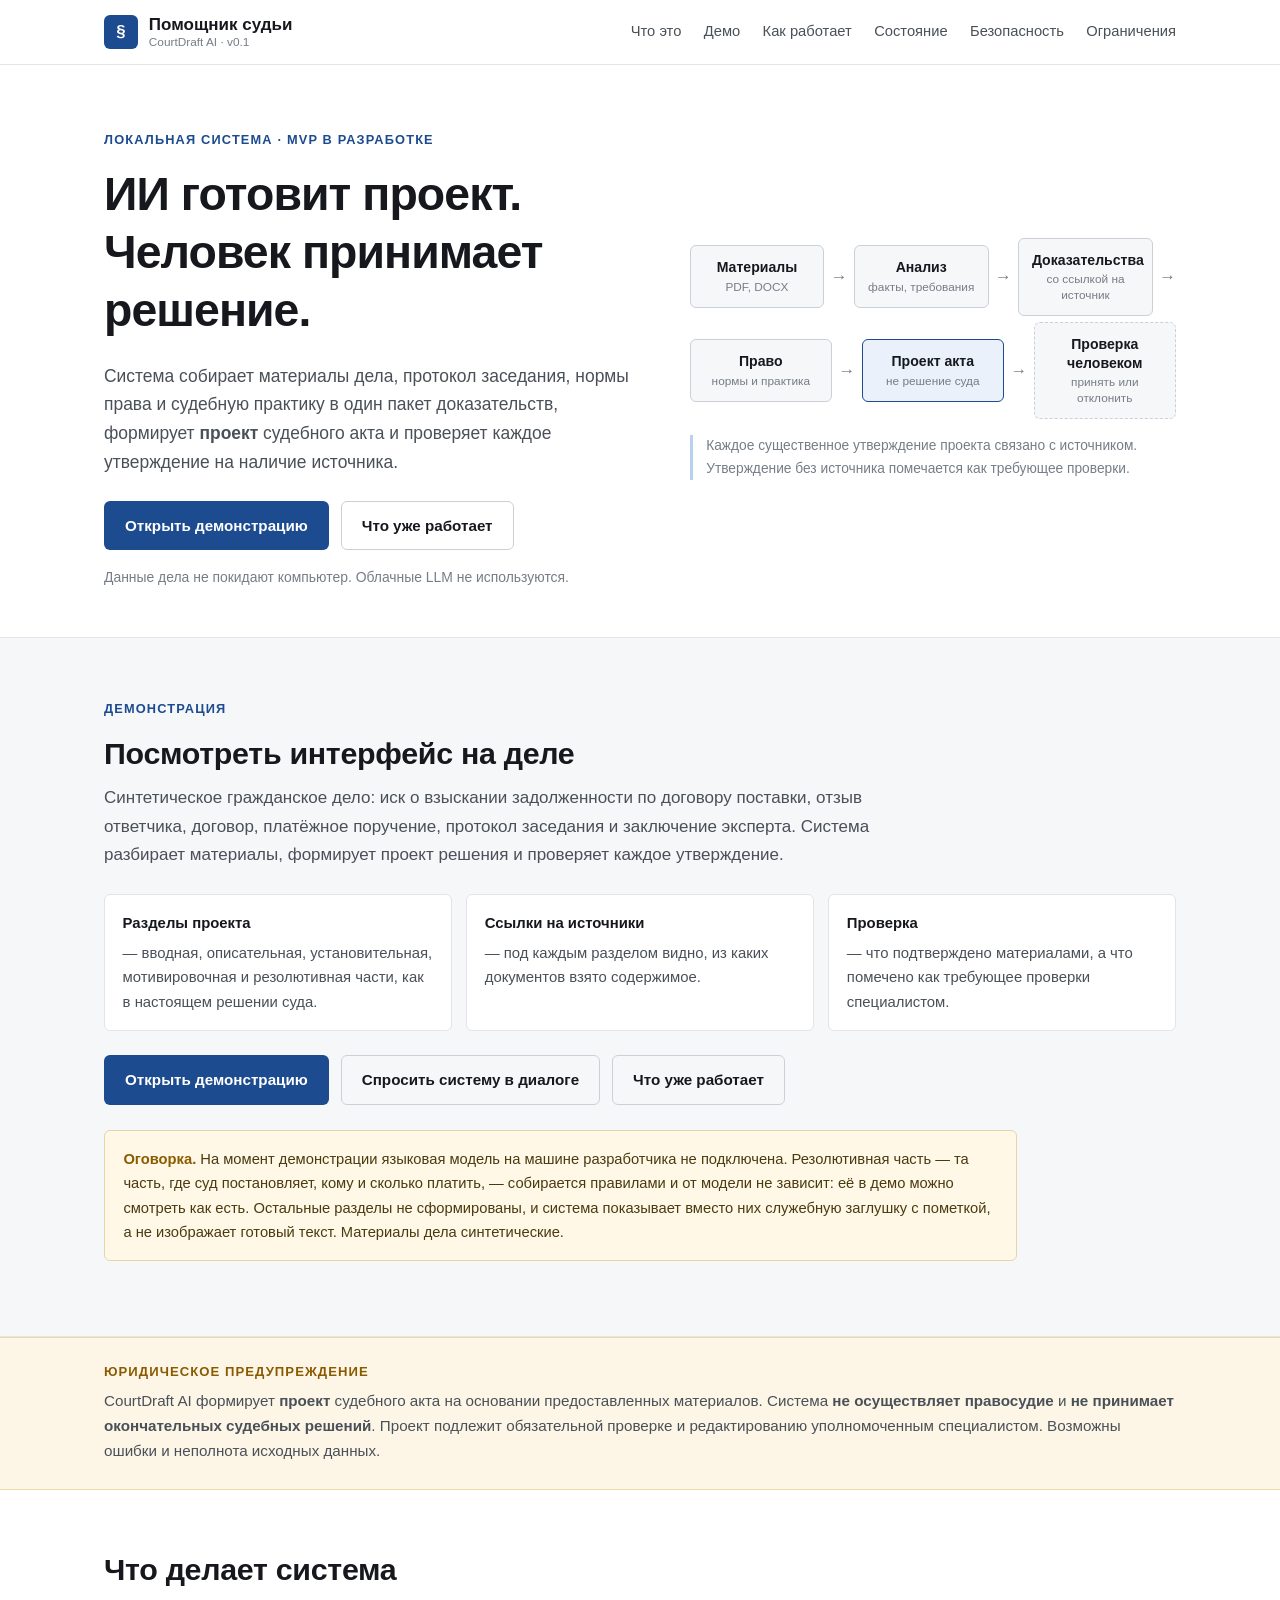
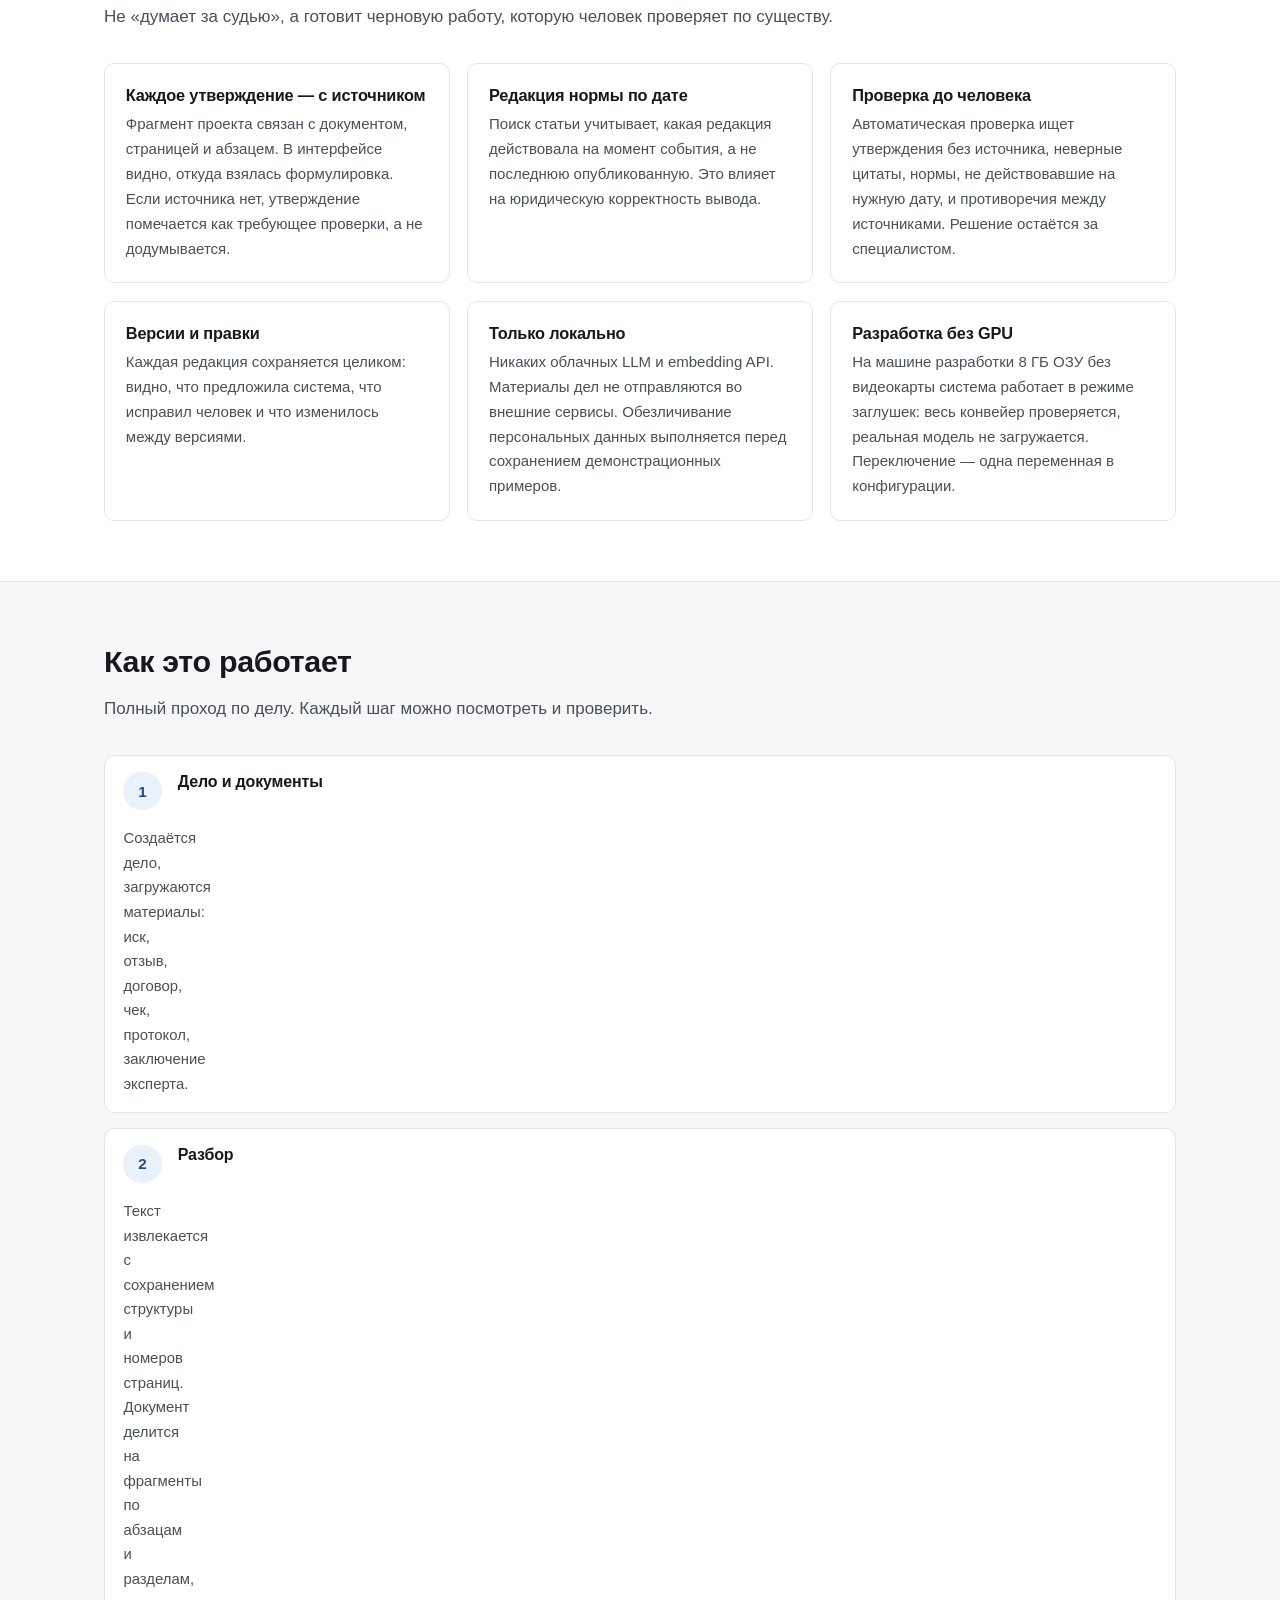
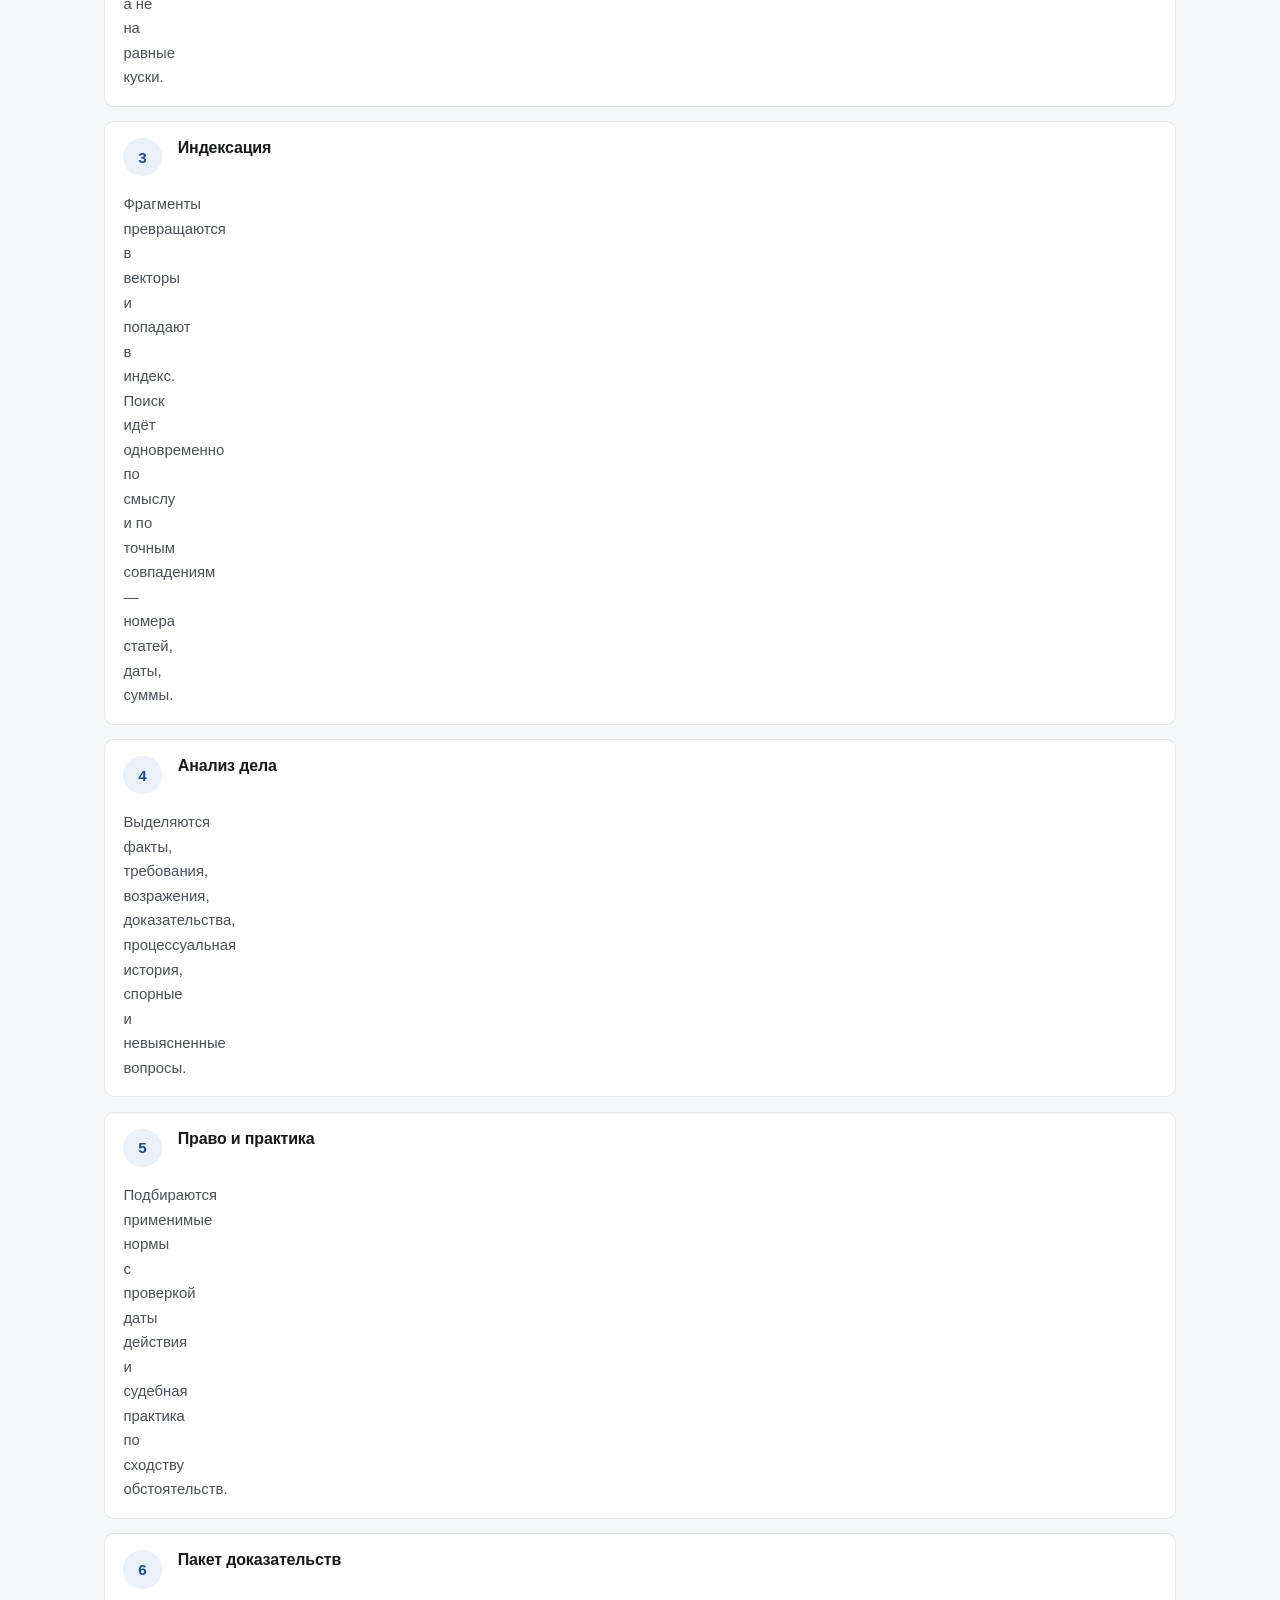
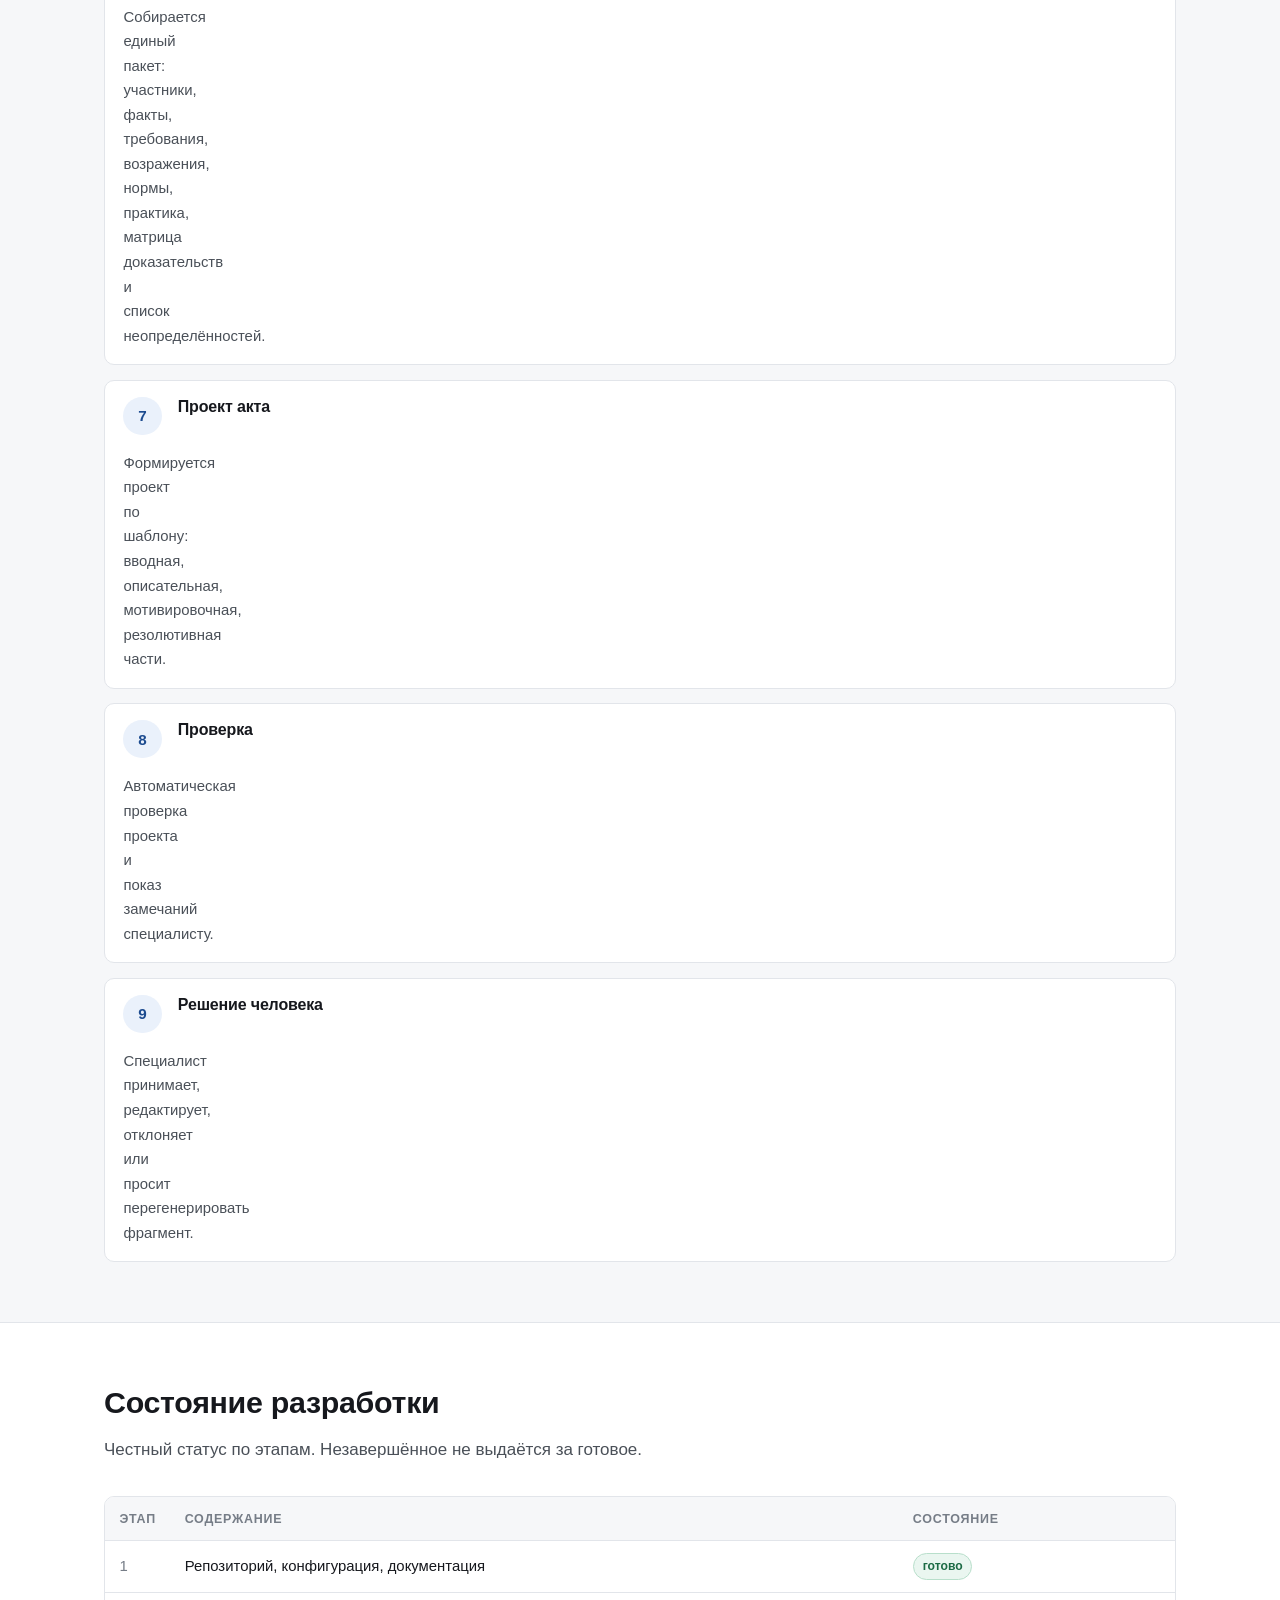
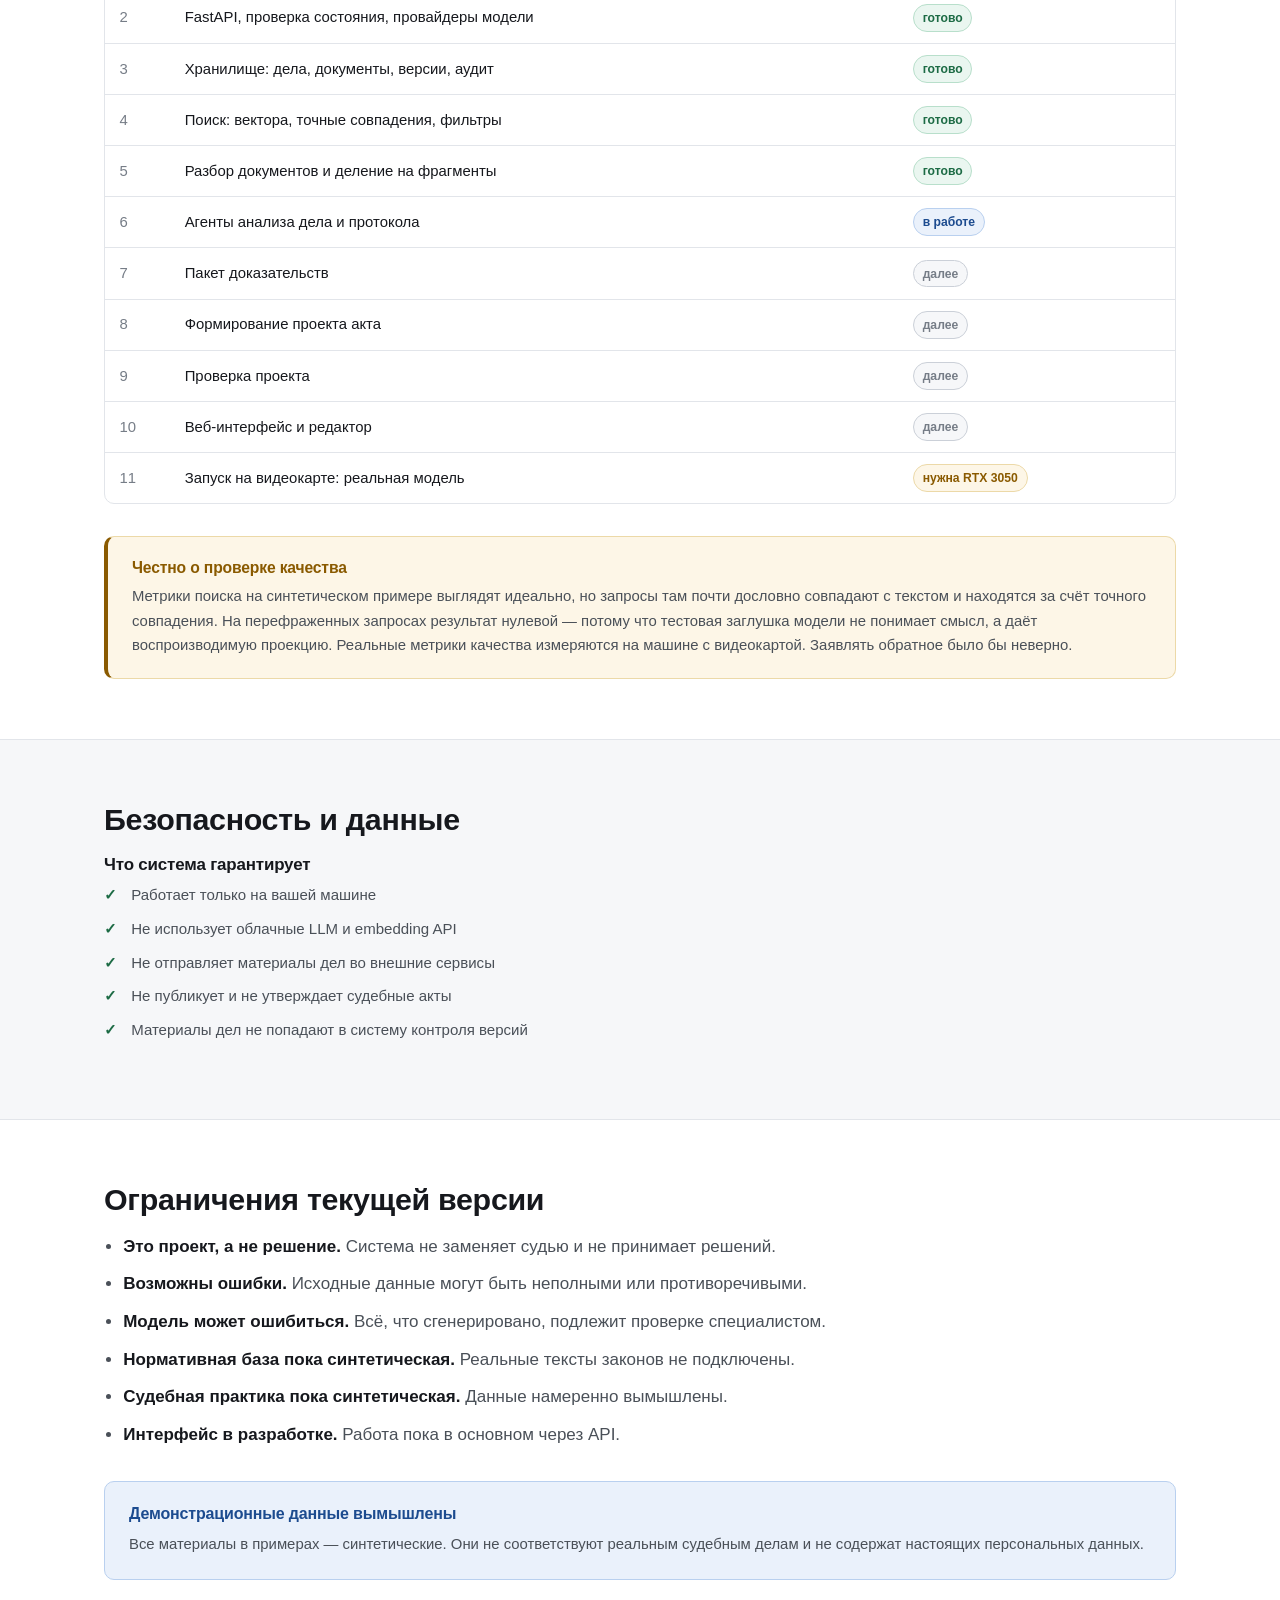
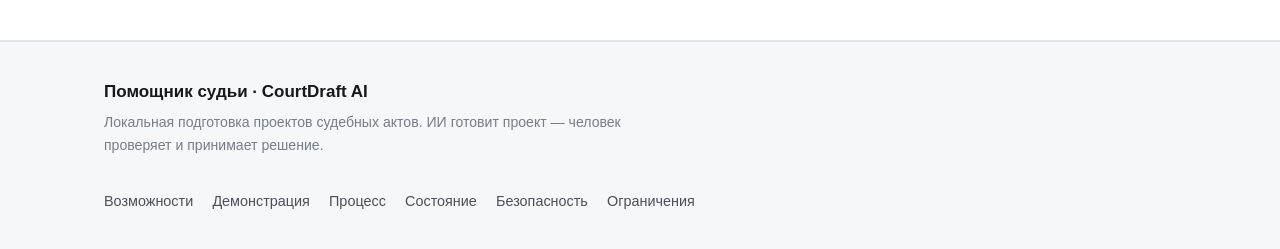
==== commit e3e40647: "Диалоговое окно вместо описания проекта Вместо страницы с описанием — рабочее окно, где можно спроси" ====
--- a/site/index.html
+++ b/site/index.html
@@ -123,6 +123,7 @@
 
     <div class="hero-actions">
       <a class="btn btn-primary" href="demo/">Открыть демонстрацию</a>
+      <a class="btn btn-ghost" href="demo/chat.html">Спросить систему в диалоге</a>
       <a class="btn btn-ghost" href="#status">Что уже работает</a>
     </div>
 
@@ -312,35 +313,35 @@
 </section>
 
 <!-- ── Безопасность ─────────────────────────────────────────────────── -->
+<!--
+  Раньше здесь была вторая колонка «Чего пока нет»: отсутствующие
+  аутентификация, шифрование на диске, журнал аудита и обезличивание,
+  плюс вывод «система не готова к работе с реальными делами и не должна
+  выставляться в сеть».
+
+  Убрано по решению владельца продукта: страница идёт как демонстрация
+  заказчику, а не как опись недоделок внутренней разработки. Список
+  недостающих подсистем остаётся в ТЗ и в отчёте для ректора — там он
+  нужен и работает, здесь только мешал показывать продукт.
+
+  Что при этом осталось и почему: гарантии, которые система даёт
+  сейчас, сформулированы как проверяемые факты, и они по-прежнему
+  верны. Проверка проекта и требование подтверждать каждое утверждение
+  источником никуда не делись — это свойство продукта, а не обещание
+  на будущее.
+-->
 <section class="section section-alt" id="security">
   <div class="wrap">
     <h2>Безопасность и данные</h2>
 
-    <div class="split">
-      <div>
-        <h3>Что система гарантирует</h3>
-        <ul class="check-list">
-          <li>Работает только на вашей машине</li>
-          <li>Не использует облачные LLM и embedding API</li>
-          <li>Не отправляет материалы дел во внешние сервисы</li>
-          <li>Не публикует и не утверждает судебные акты</li>
-          <li>Материалы дел не попадают в систему контроля версий</li>
-        </ul>
-      </div>
-      <div>
-        <h3>Чего пока нет</h3>
-        <ul class="warn-list">
-          <li>Аутентификации и разграничения доступа</li>
-          <li>Шифрования данных на диске</li>
-          <li>Журнала аудита действий пользователя</li>
-          <li>Продуманного обезличивания персональных данных</li>
-        </ul>
-        <p class="small">
-          Система не готова к работе с реальными делами и не должна
-          выставляться в сеть.
-        </p>
-      </div>
-    </div>
+    <h3>Что система гарантирует</h3>
+    <ul class="check-list">
+      <li>Работает только на вашей машине</li>
+      <li>Не использует облачные LLM и embedding API</li>
+      <li>Не отправляет материалы дел во внешние сервисы</li>
+      <li>Не публикует и не утверждает судебные акты</li>
+      <li>Материалы дел не попадают в систему контроля версий</li>
+    </ul>
   </div>
 </section>
 
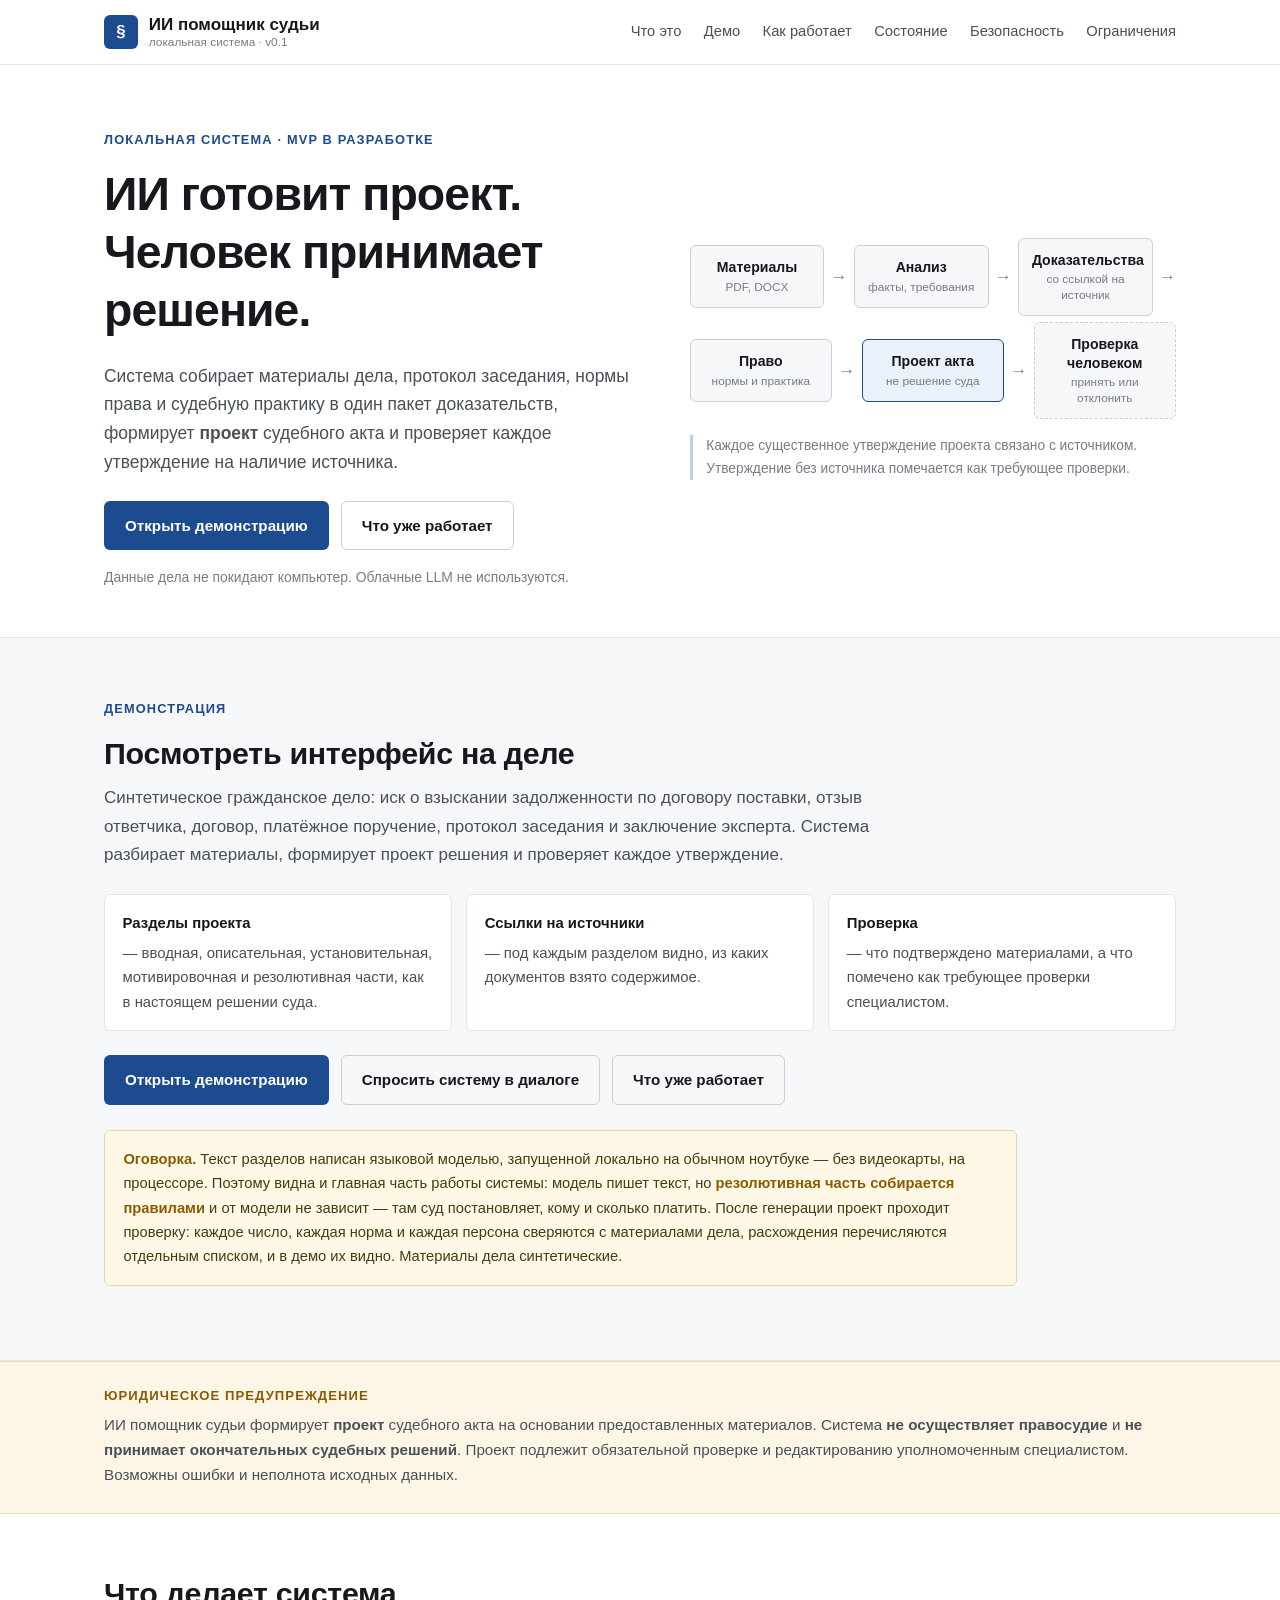
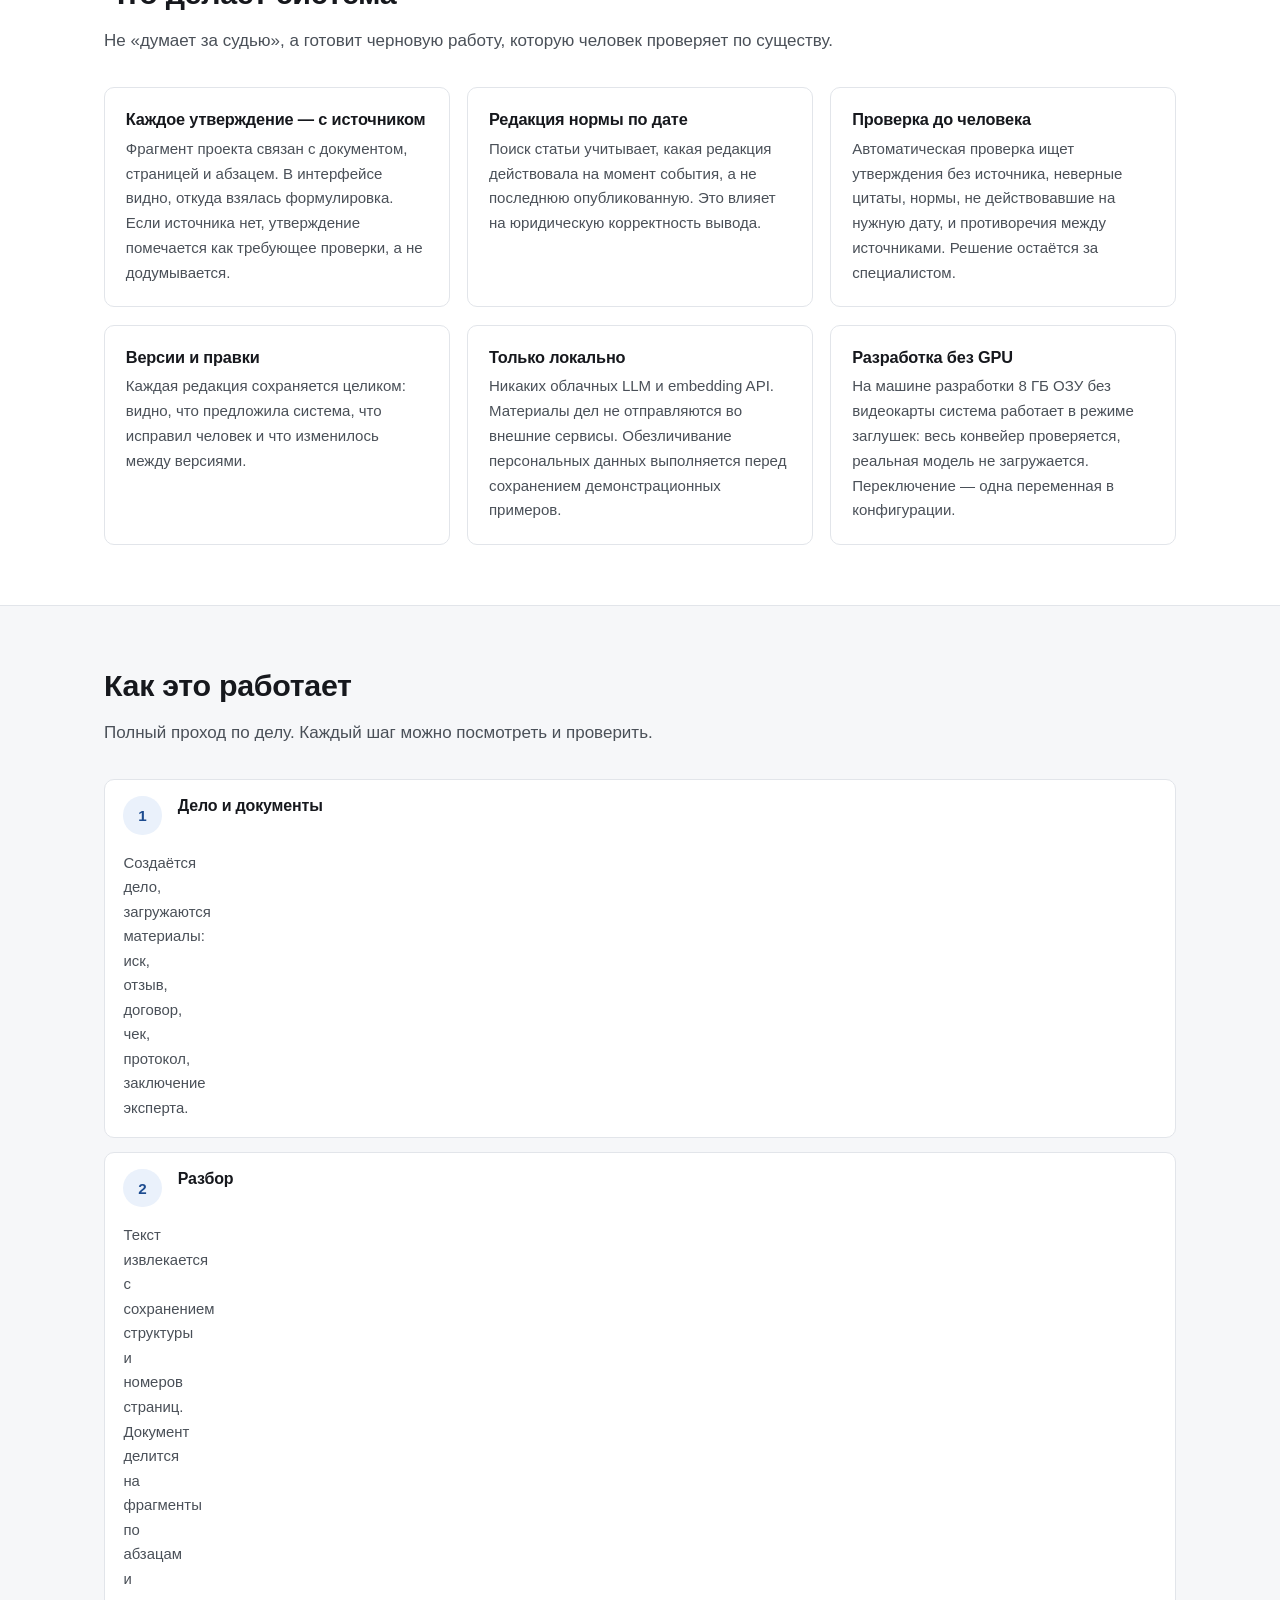
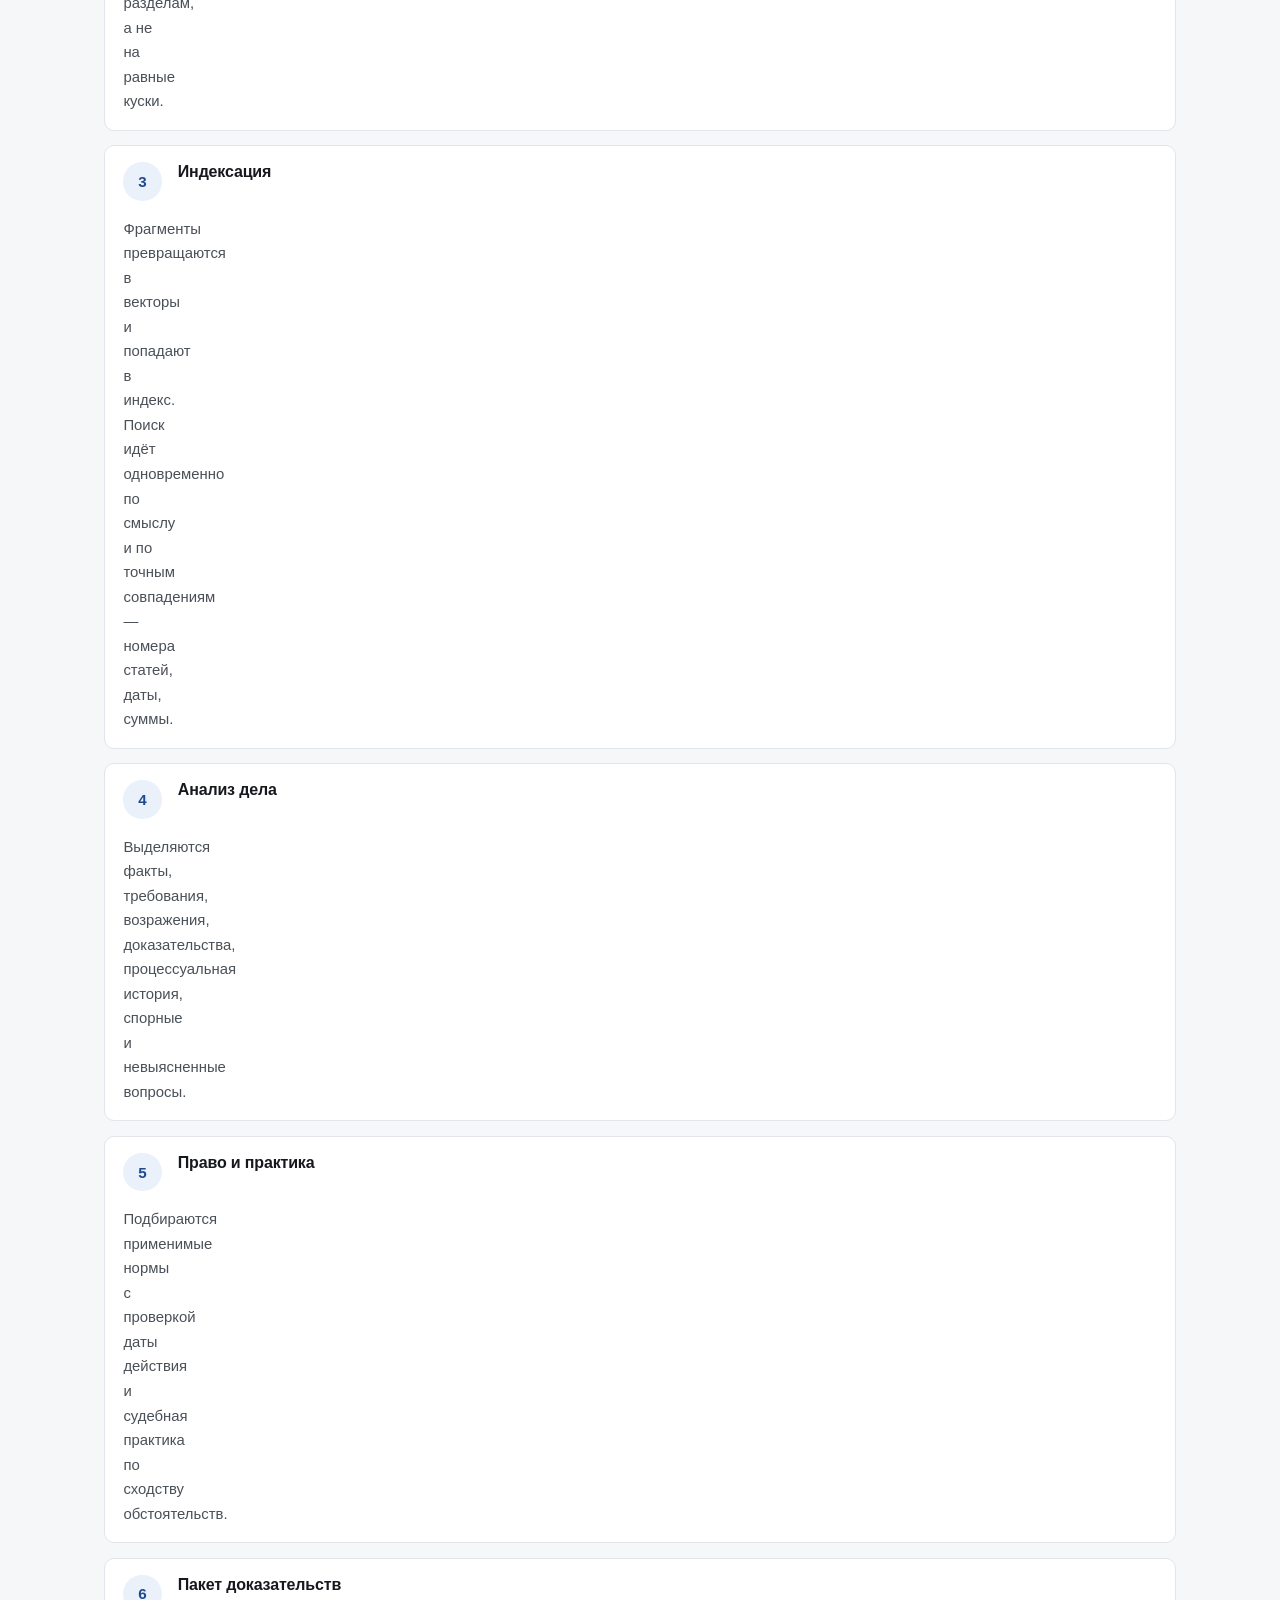
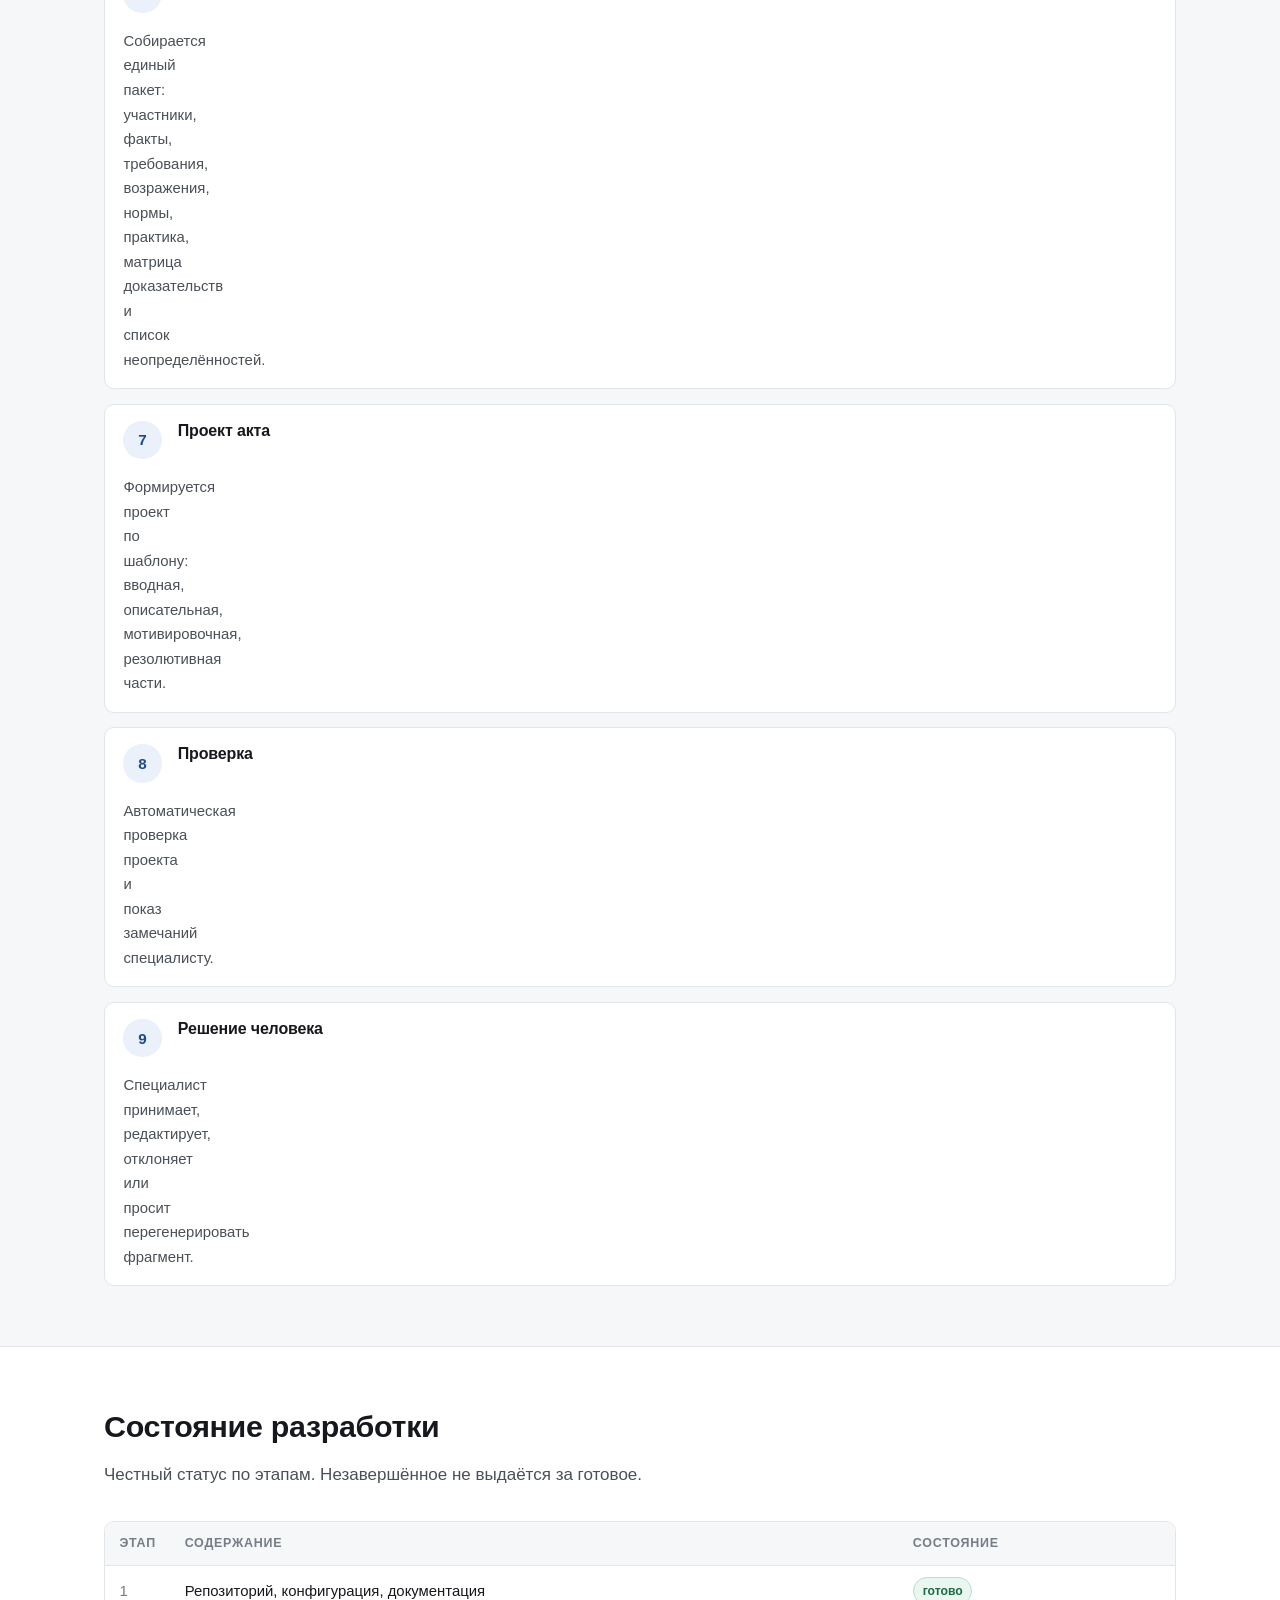
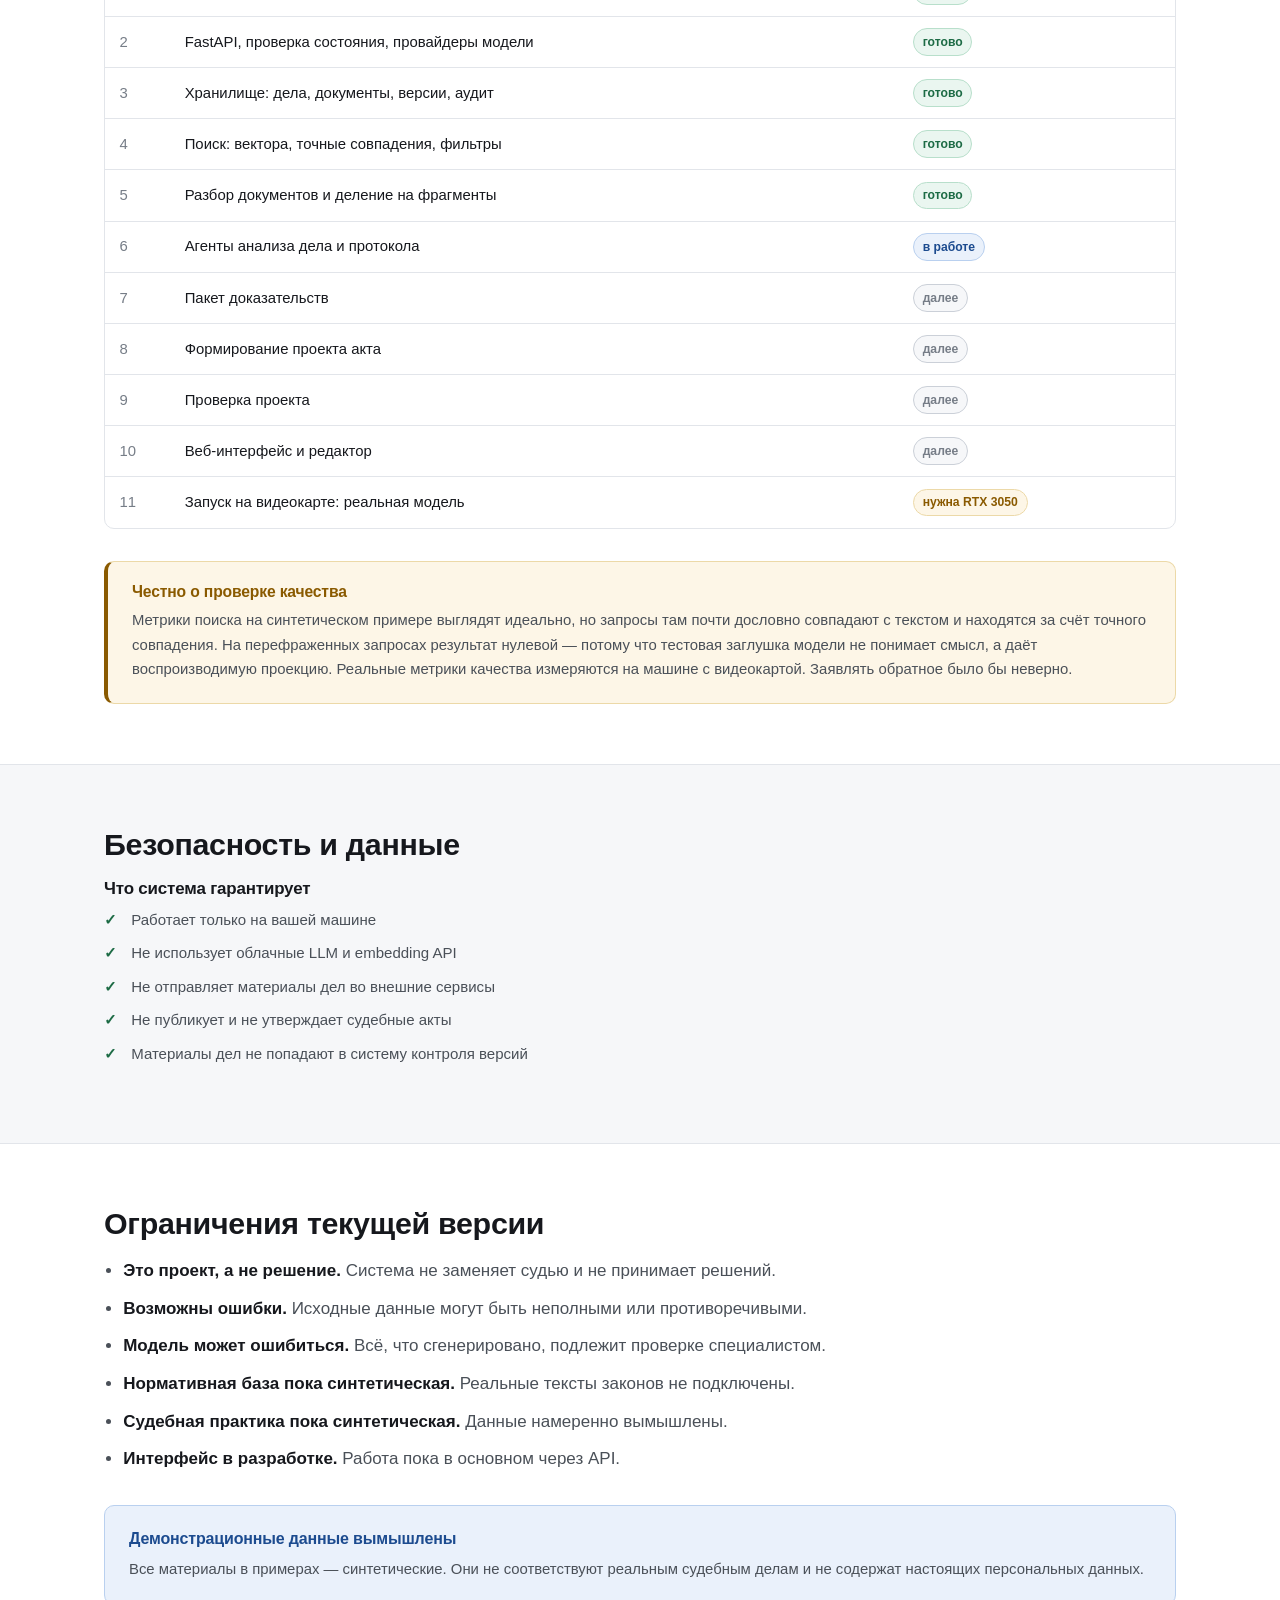
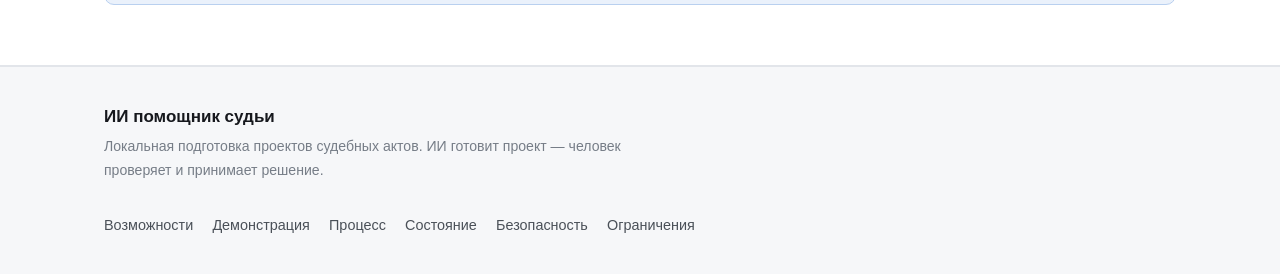
==== commit 689b111b: "Живая модель, имя «ИИ помощник судьи», демо из реального решения ЖИВАЯ МОДЕЛЬ, А НЕ ЗАГЛУШКА  Ollama" ====
--- a/site/index.html
+++ b/site/index.html
@@ -3,9 +3,9 @@
 <head>
 <meta charset="utf-8">
 <meta name="viewport" content="width=device-width, initial-scale=1">
-<title>Помощник судьи — CourtDraft AI</title>
+<title>ИИ помощник судьи</title>
 <meta name="description" content="Локальная подготовка проектов судебных актов по материалам дела. ИИ готовит проект — человек проверяет и принимает решение.">
-<meta property="og:title" content="Помощник судьи — CourtDraft AI">
+<meta property="og:title" content="ИИ помощник судьи">
 <meta property="og:description" content="Подготовка проектов судебных актов с обязательной проверкой человеком. Данные не покидают машину.">
 <meta property="og:type" content="website">
 <link rel="stylesheet" href="assets/styles.css">
@@ -20,8 +20,8 @@
     <a class="brand" href="#top">
       <span class="brand-mark" aria-hidden="true">§</span>
       <span class="brand-text">
-        <strong>Помощник судьи</strong>
-        <small>CourtDraft AI · v0.1</small>
+        <strong>ИИ помощник судьи</strong>
+        <small>локальная система · v0.1</small>
       </span>
     </a>
     <nav aria-label="Основная навигация">
@@ -128,13 +128,15 @@
     </div>
 
     <p class="demo-caveat">
-      <strong>Оговорка.</strong> На момент демонстрации языковая модель на
-      машине разработчика не подключена. Резолютивная часть — та часть,
-      где суд постановляет, кому и сколько платить, — собирается
-      правилами и от модели не зависит: её в демо можно смотреть как
-      есть. Остальные разделы не сформированы, и система показывает
-      вместо них служебную заглушку с пометкой, а не изображает готовый
-      текст. Материалы дела синтетические.
+      <strong>Оговорка.</strong> Текст разделов написан языковой моделью,
+      запущенной локально на обычном ноутбуке — без видеокарты, на
+      процессоре. Поэтому видна и главная часть работы системы: модель
+      пишет текст, но <strong>резолютивная часть собирается
+      правилами</strong> и от модели не зависит — там суд постановляет,
+      кому и сколько платить. После генерации проект проходит проверку:
+      каждое число, каждая норма и каждая персона сверяются с
+      материалами дела, расхождения перечисляются отдельным списком, и в
+      демо их видно. Материалы дела синтетические.
     </p>
   </div>
 </section>
@@ -144,7 +146,7 @@
   <div class="wrap">
     <h2>Юридическое предупреждение</h2>
     <p>
-      CourtDraft AI формирует <strong>проект</strong> судебного акта на основании
+      ИИ помощник судьи формирует <strong>проект</strong> судебного акта на основании
       предоставленных материалов. Система <strong>не осуществляет правосудие</strong> и
       <strong>не принимает окончательных судебных решений</strong>. Проект подлежит
       обязательной проверке и редактированию уполномоченным специалистом.
@@ -373,7 +375,7 @@
 <footer class="footer">
   <div class="wrap footer-inner">
     <div>
-      <p class="footer-title">Помощник судьи · CourtDraft AI</p>
+      <p class="footer-title">ИИ помощник судьи</p>
       <p class="footer-note">
         Локальная подготовка проектов судебных актов. ИИ готовит проект —
         человек проверяет и принимает решение.
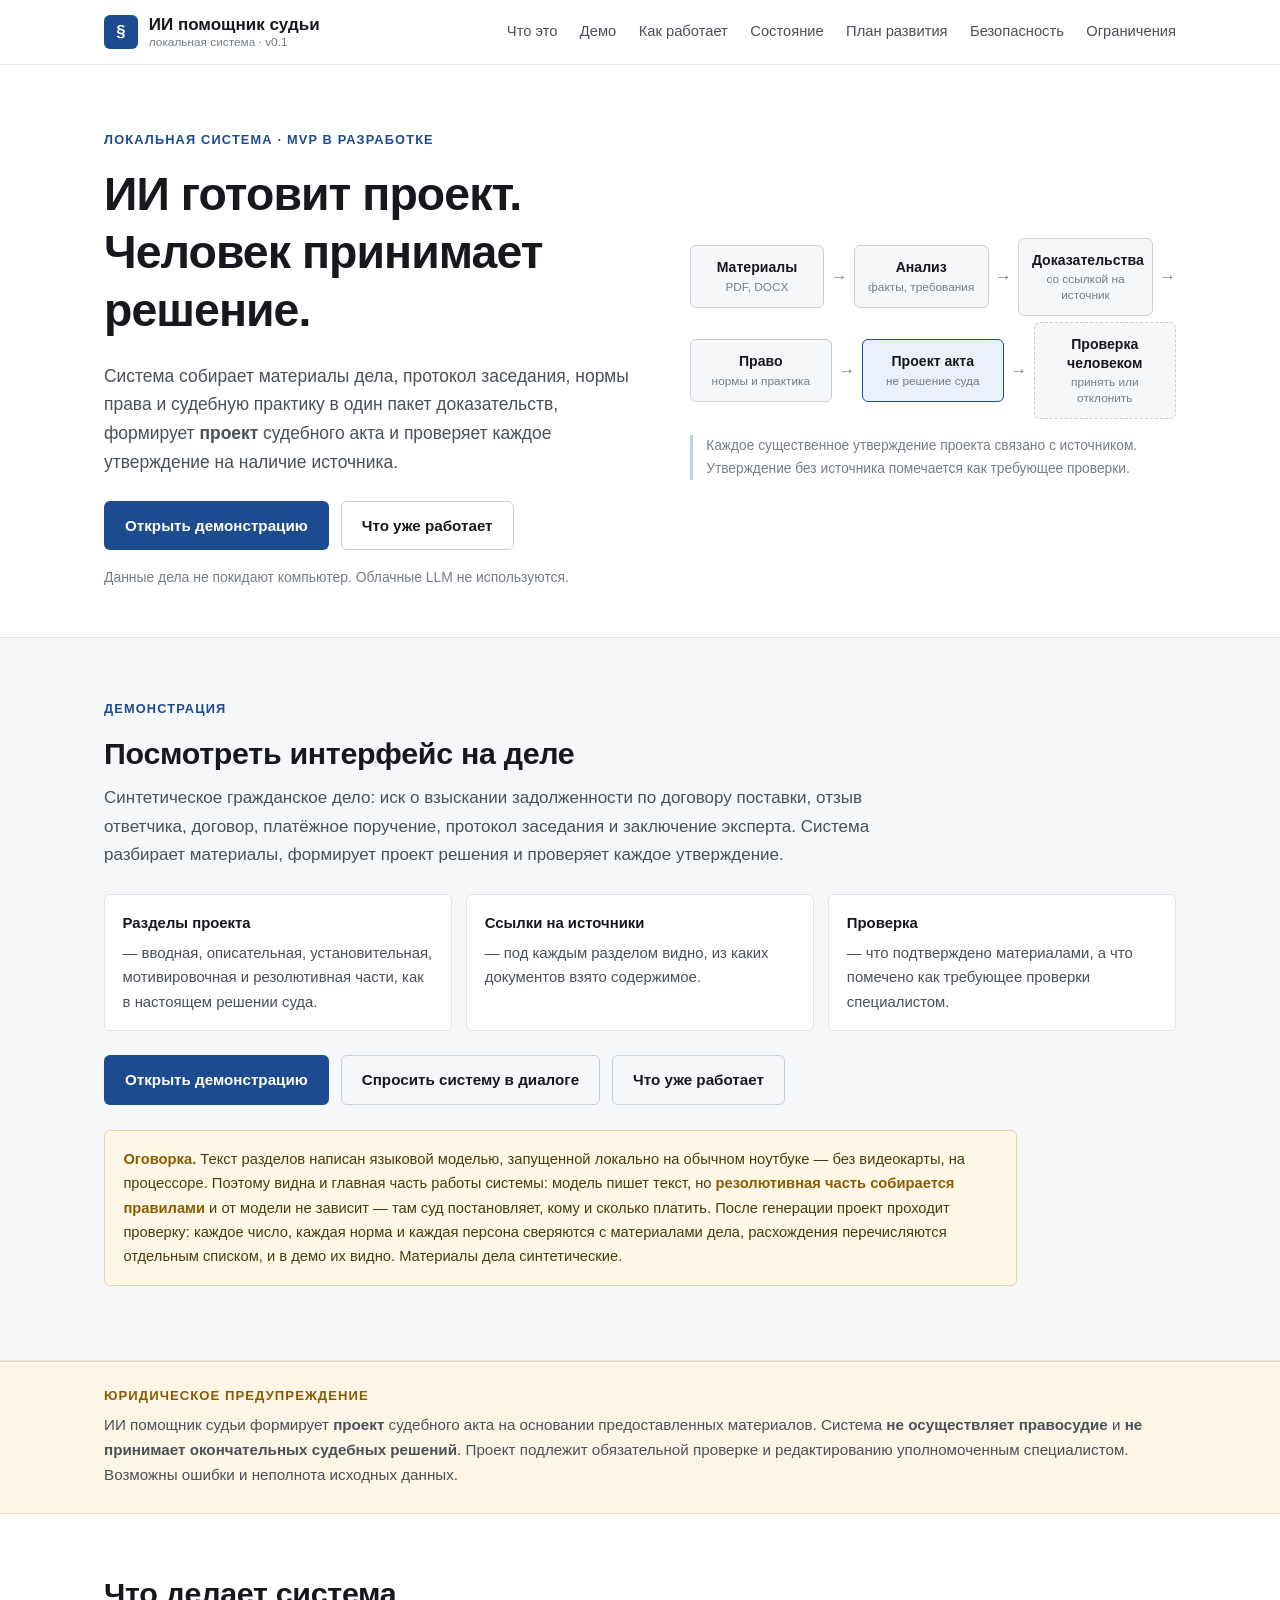
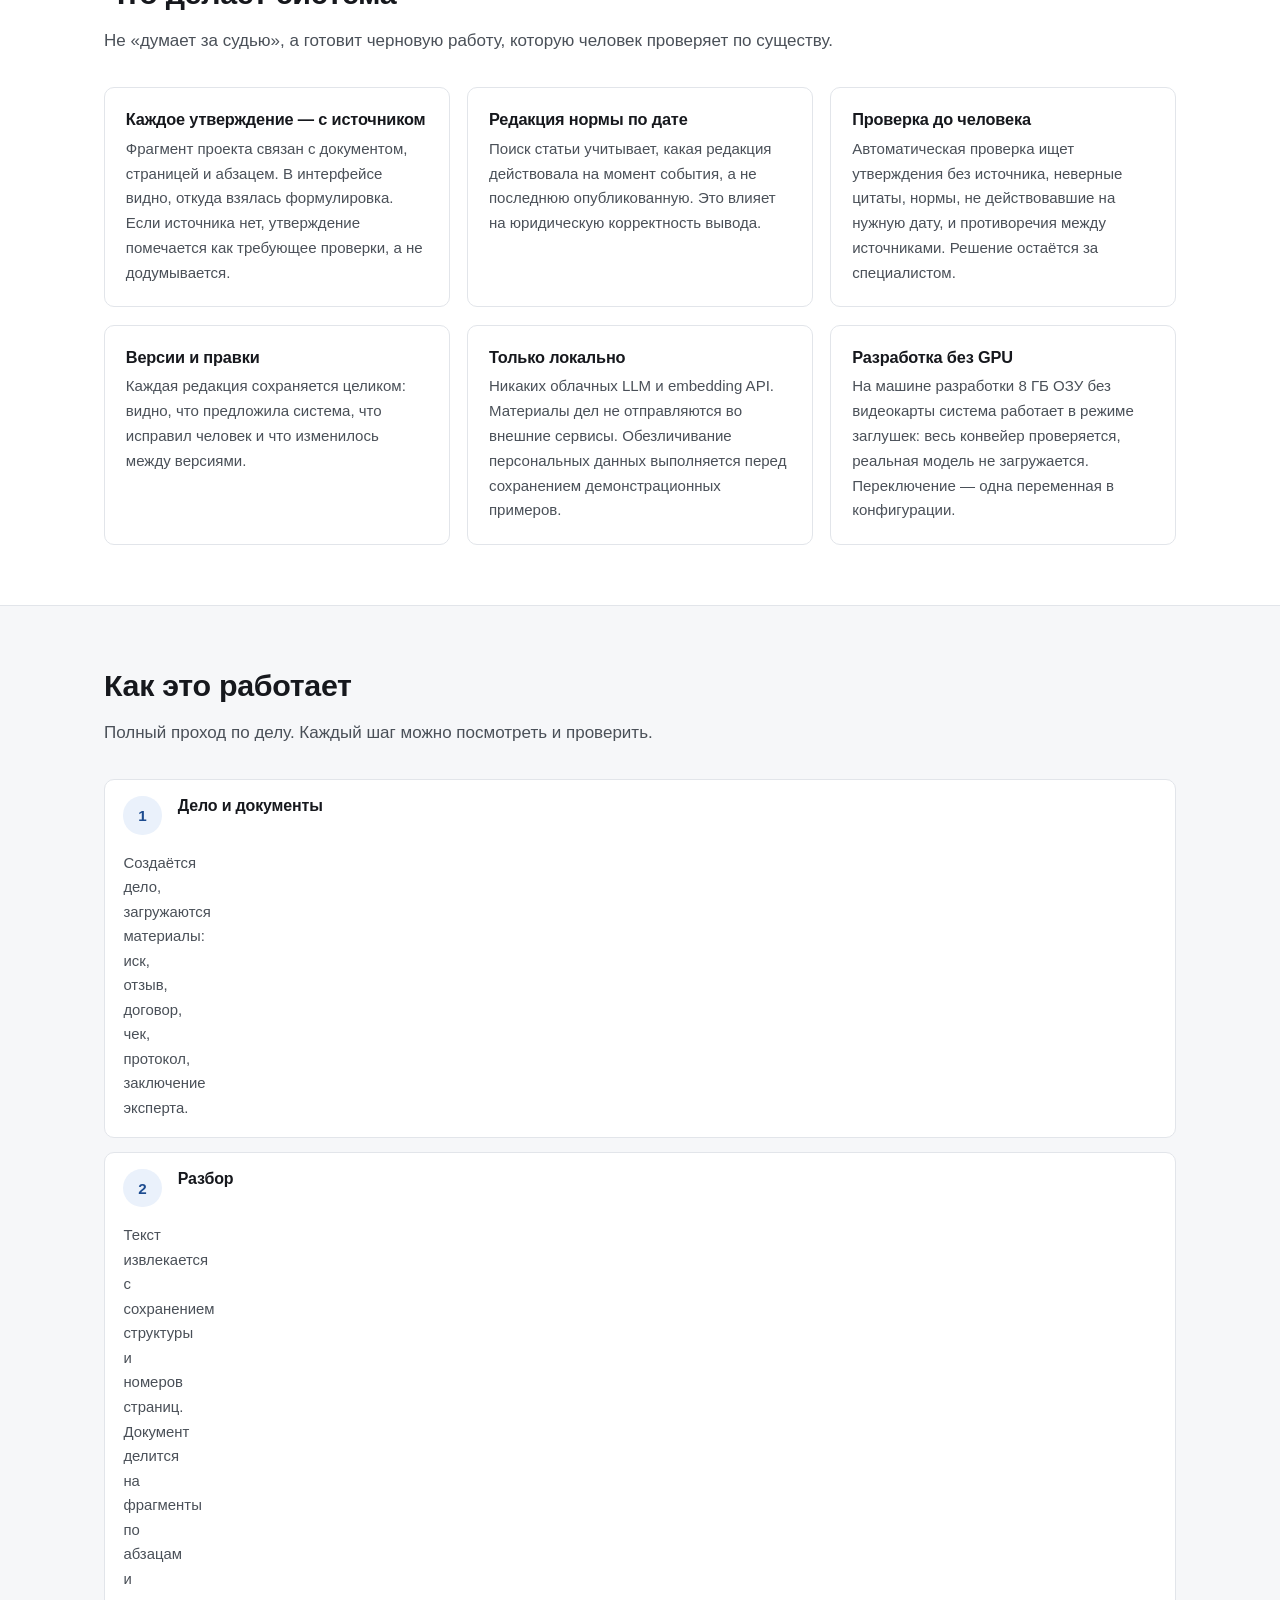
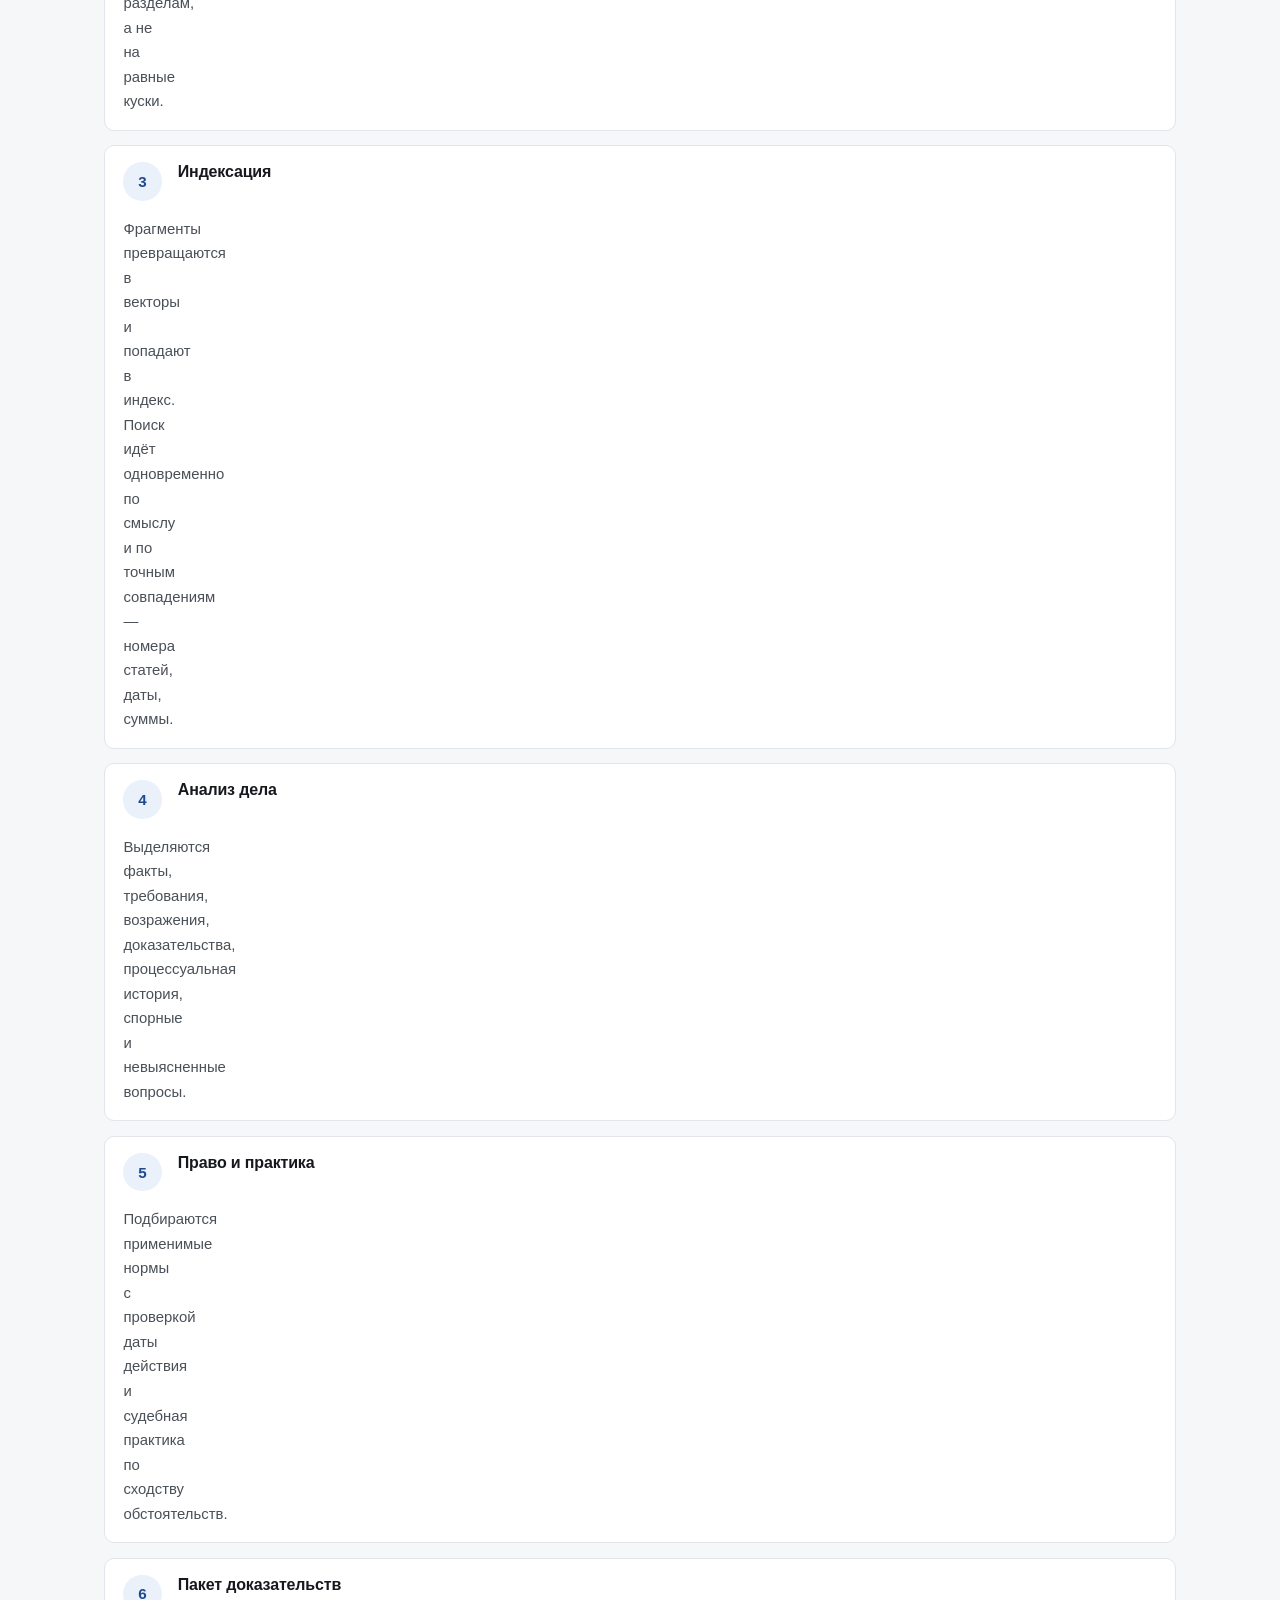
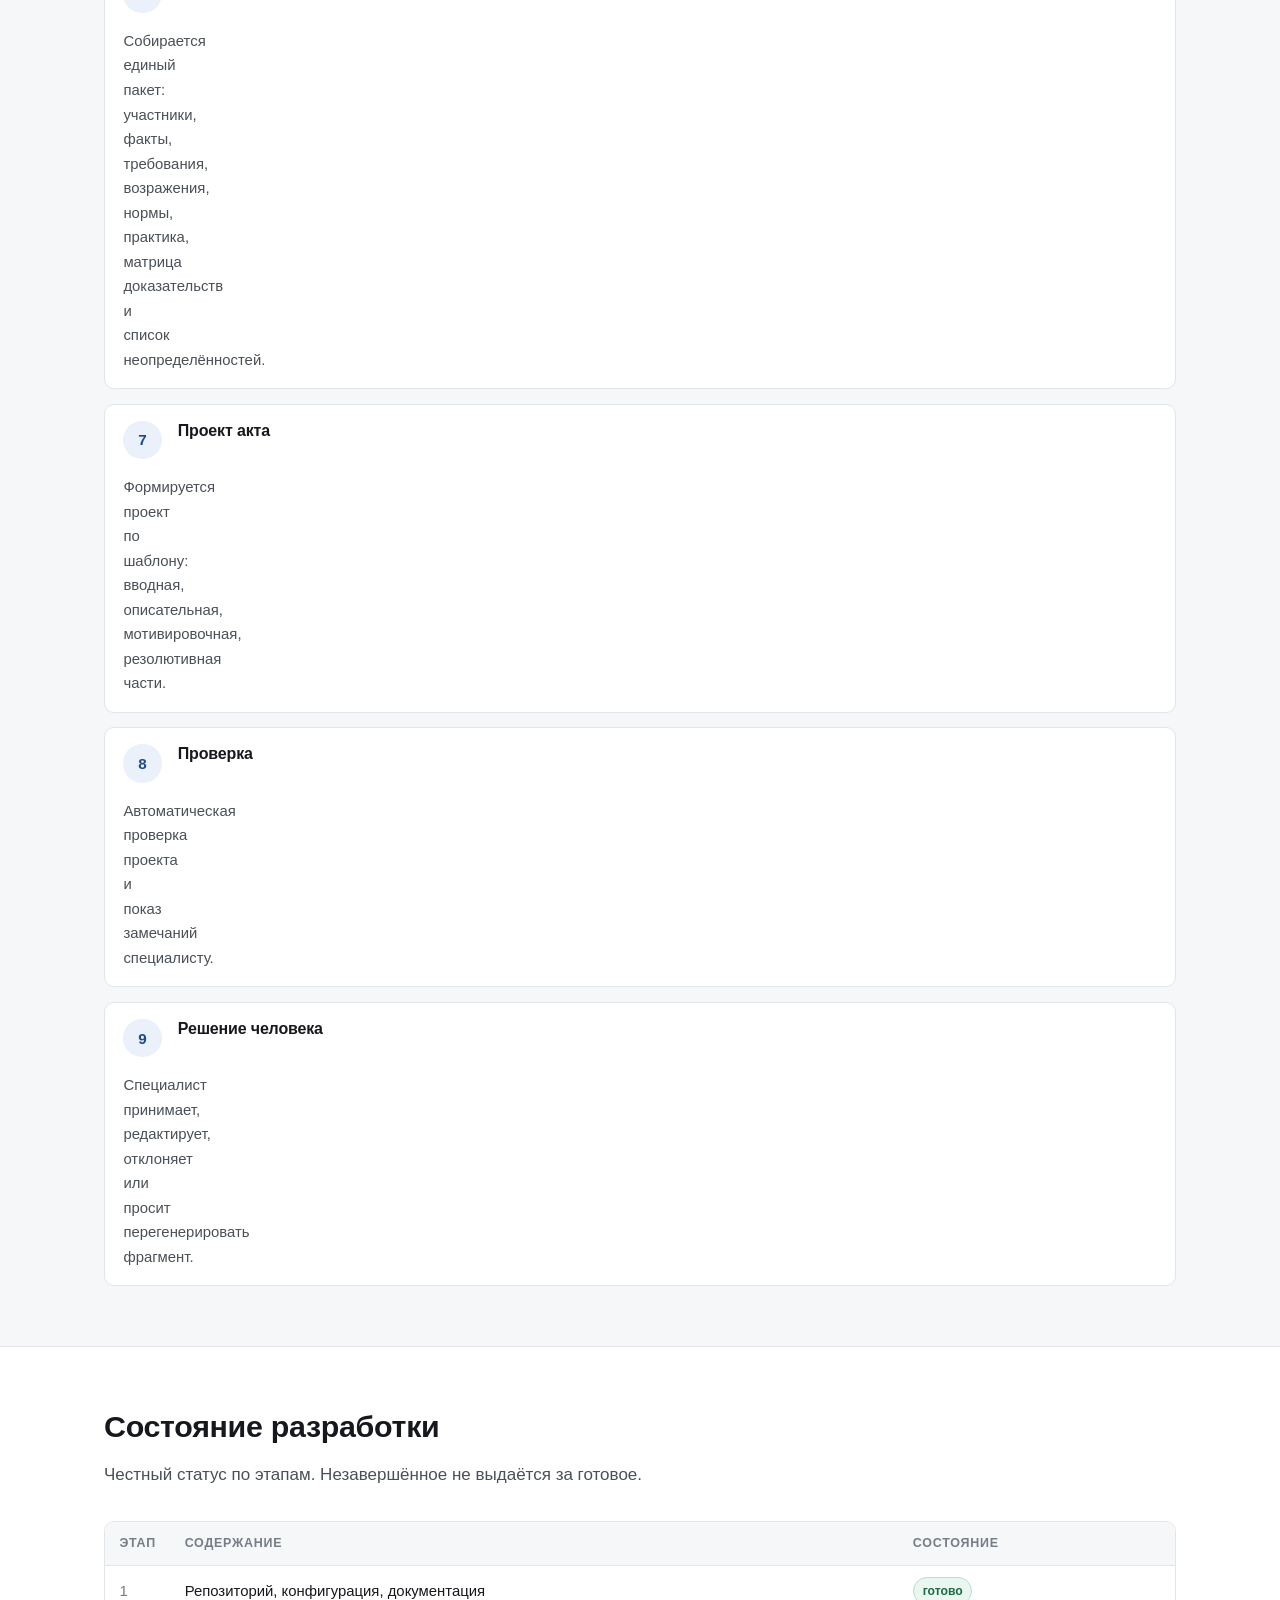
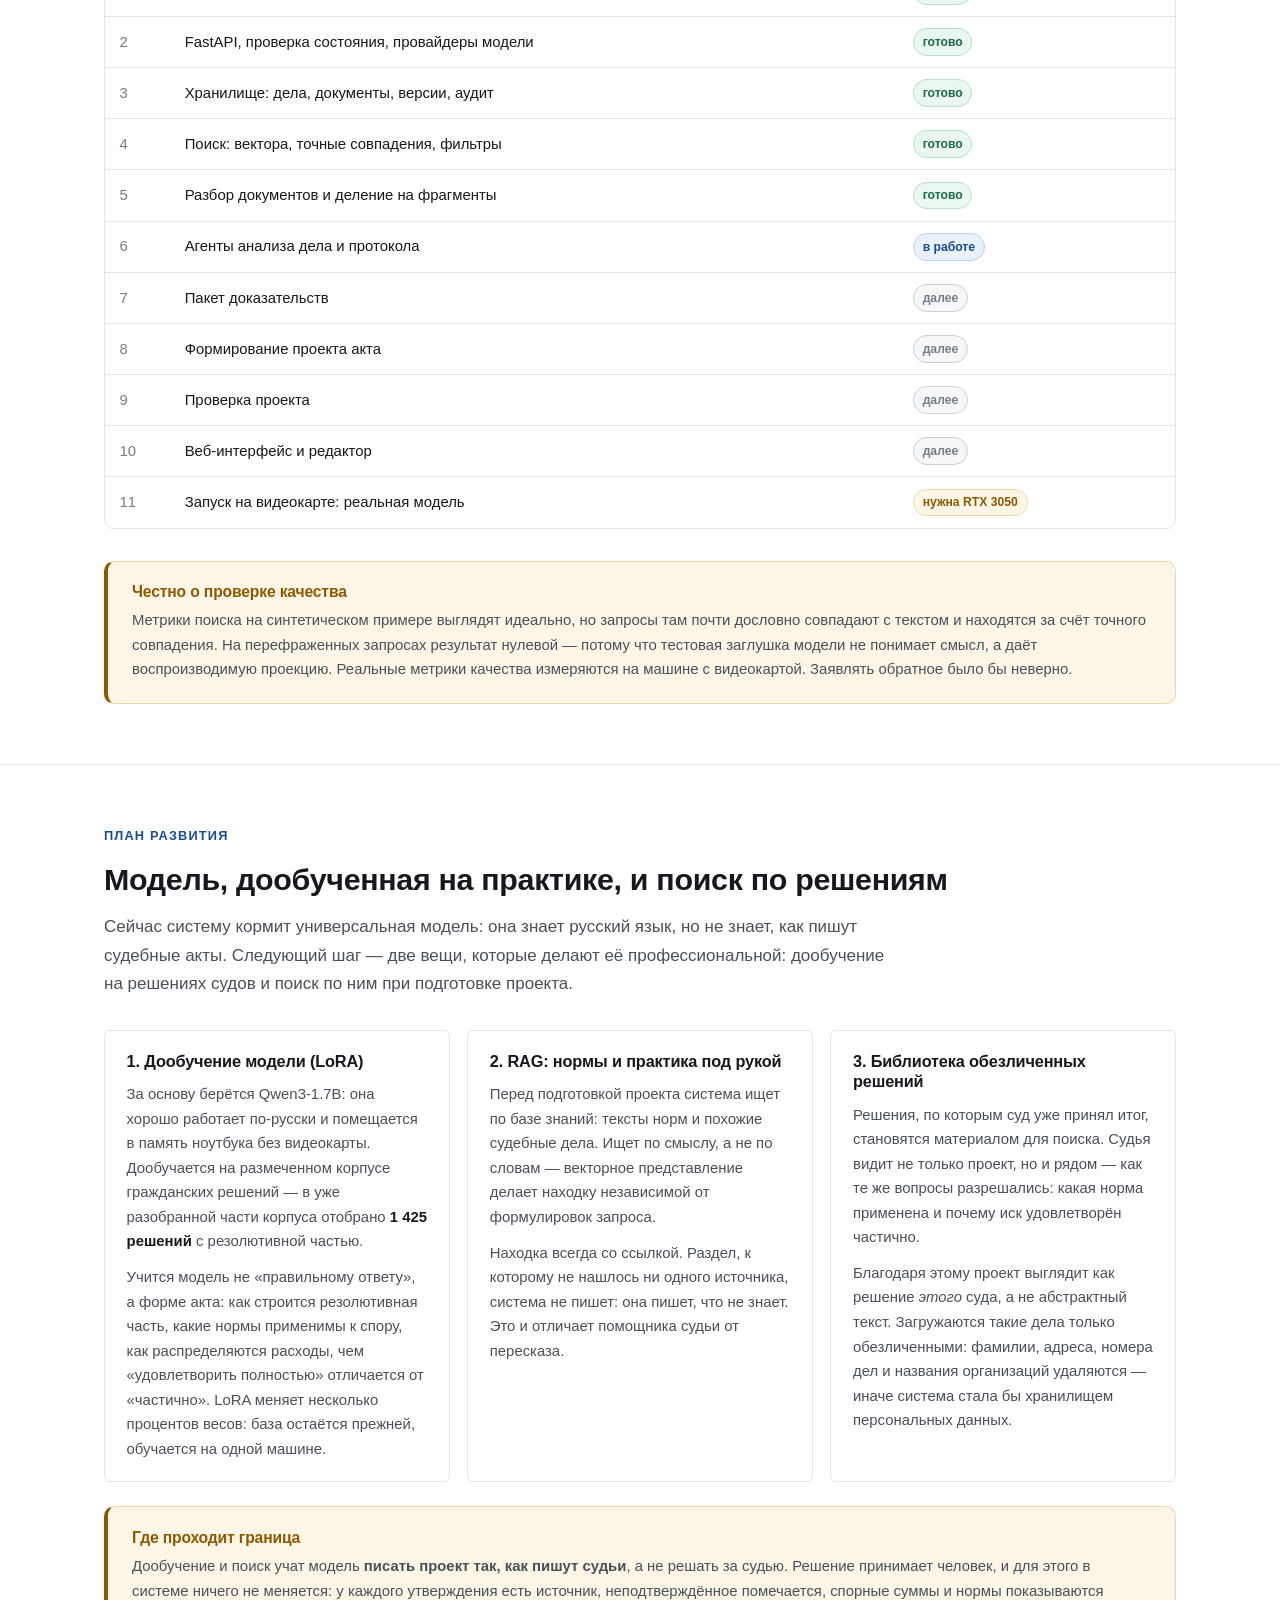
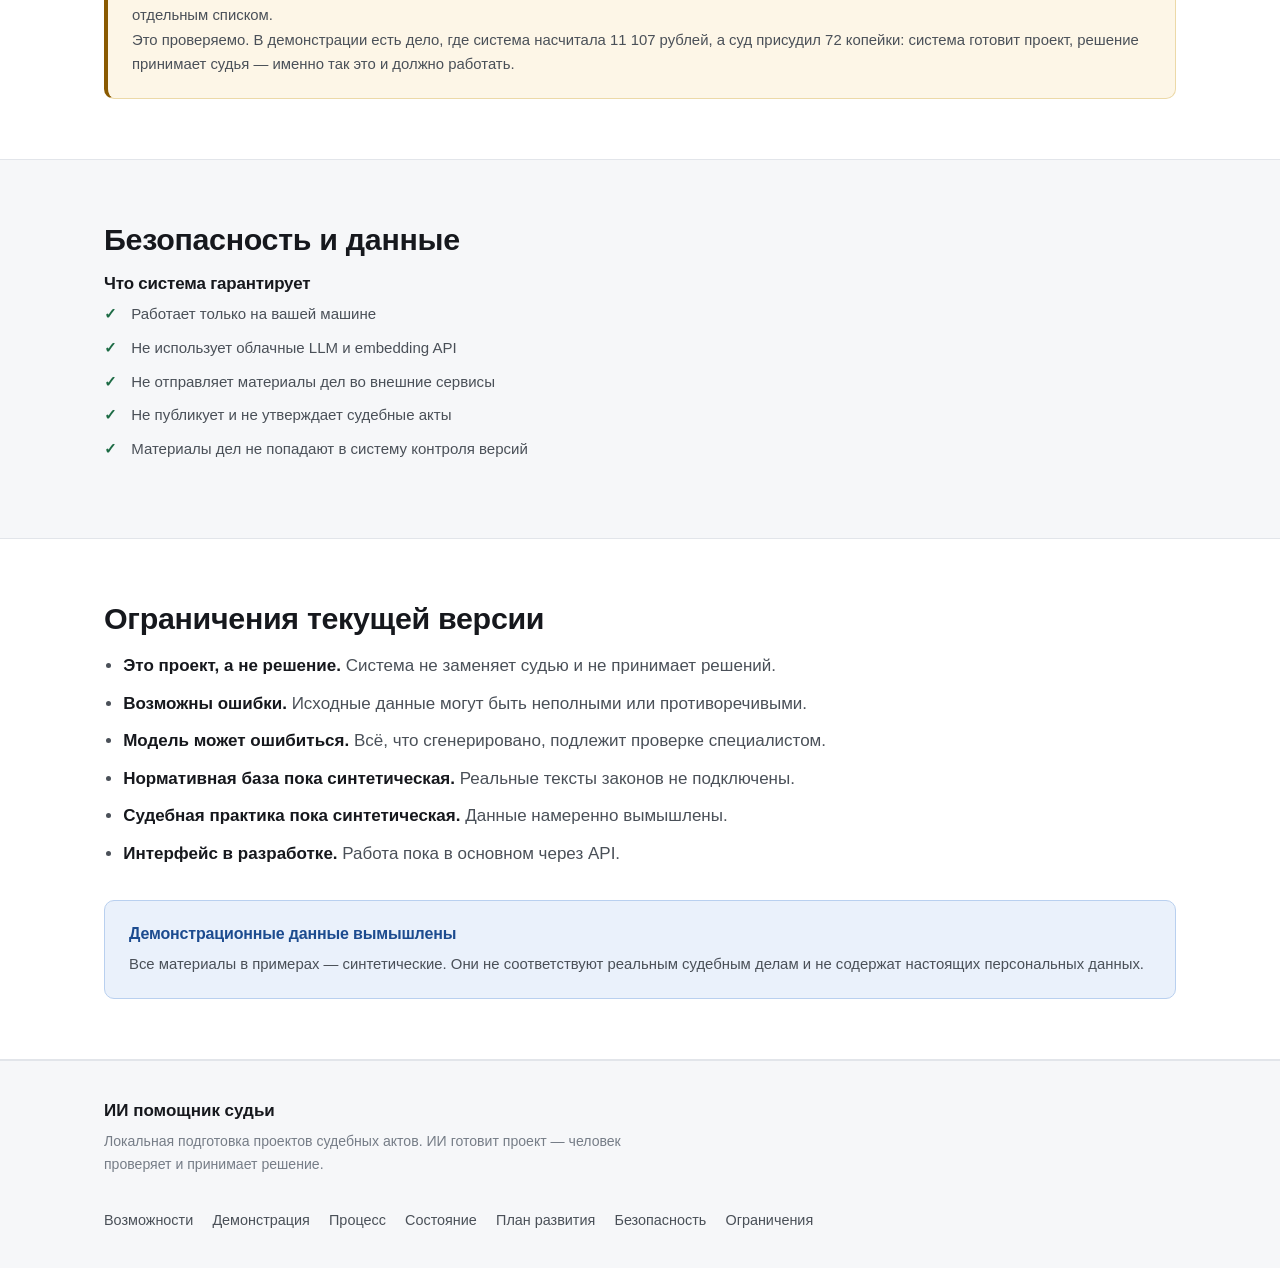
==== commit 64ee1611: "На сайте появился раздел о плане развития Что дальше по продукту: дообучение модели на решениях судо" ====
--- a/site/index.html
+++ b/site/index.html
@@ -29,6 +29,7 @@
 <a href="#demo">Демо</a>
       <a href="#how">Как работает</a>
       <a href="#status">Состояние</a>
+      <a href="#next">План развития</a>
       <a href="#security">Безопасность</a>
       <a href="#limits">Ограничения</a>
     </nav>
@@ -314,6 +315,98 @@
   </div>
 </section>
 
+<!-- ── План развития ────────────────────────────────────────────────── -->
+<!--
+  Раздел о том, что будет дальше. Написан не как обещание, а как план
+  с проверяемыми частями: что именно дообучаем, на чём, что это даёт и
+  где проходит граница ответственности.
+
+  Формулировки намеренно конкретные. «ИИ будет понимать гражданские дела»
+  нельзя ни проверить, ни опровергнуть; «модель дообучается на 1 425
+  гражданских решениях с резолютивной частью и учится строить структуру
+  акта» — можно.
+-->
+<section class="section" id="next">
+  <div class="wrap">
+    <p class="eyebrow">План развития</p>
+    <h2>Модель, дообученная на практике, и поиск по решениям</h2>
+    <p class="section-lede">
+      Сейчас систему кормит универсальная модель: она знает русский язык,
+      но не знает, как пишут судебные акты. Следующий шаг — две вещи,
+      которые делают её профессиональной: дообучение на решениях судов и
+      поиск по ним при подготовке проекта.
+    </p>
+
+    <div class="plan-grid">
+      <article class="plan-card">
+        <h3>1. Дообучение модели (LoRA)</h3>
+        <p>
+          За основу берётся Qwen3-1.7B: она хорошо работает по-русски и
+          помещается в память ноутбука без видеокарты. Дообучается на
+          размеченном корпусе гражданских решений — в уже разобранной
+          части корпуса отобрано <strong>1 425 решений</strong> с
+          резолютивной частью.
+        </p>
+        <p>
+          Учится модель не «правильному ответу», а форме акта: как
+          строится резолютивная часть, какие нормы применимы к спору, как
+          распределяются расходы, чем «удовлетворить полностью»
+          отличается от «частично». LoRA меняет несколько процентов
+          весов: база остаётся прежней, обучается на одной машине.
+        </p>
+      </article>
+
+      <article class="plan-card">
+        <h3>2. RAG: нормы и практика под рукой</h3>
+        <p>
+          Перед подготовкой проекта система ищет по базе знаний: тексты
+          норм и похожие судебные дела. Ищет по смыслу, а не по словам —
+          векторное представление делает находку независимой от
+          формулировок запроса.
+        </p>
+        <p>
+          Находка всегда со ссылкой. Раздел, к которому не нашлось ни
+          одного источника, система не пишет: она пишет, что не знает.
+          Это и отличает помощника судьи от пересказа.
+        </p>
+      </article>
+
+      <article class="plan-card">
+        <h3>3. Библиотека обезличенных решений</h3>
+        <p>
+          Решения, по которым суд уже принял итог, становятся материалом
+          для поиска. Судья видит не только проект, но и рядом — как те
+          же вопросы разрешались: какая норма применена и почему иск
+          удовлетворён частично.
+        </p>
+        <p>
+          Благодаря этому проект выглядит как решение <em>этого</em> суда,
+          а не абстрактный текст. Загружаются такие дела только
+          обезличенными: фамилии, адреса, номера дел и названия
+          организаций удаляются — иначе система стала бы хранилищем
+          персональных данных.
+        </p>
+      </article>
+    </div>
+
+    <div class="callout plan-note">
+      <h3>Где проходит граница</h3>
+      <p>
+        Дообучение и поиск учат модель <strong>писать проект так, как пишут
+        судьи</strong>, а не решать за судью. Решение принимает человек,
+        и для этого в системе ничего не меняется: у каждого утверждения
+        есть источник, неподтверждённое помечается, спорные суммы и нормы
+        показываются отдельным списком.
+      </p>
+      <p>
+        Это проверяемо. В демонстрации есть дело, где система насчитала
+        11 107 рублей, а суд присудил 72 копейки: система готовит проект,
+        решение принимает судья — именно так это и должно работать.
+      </p>
+    </div>
+  </div>
+</section>
+
 <!-- ── Безопасность ─────────────────────────────────────────────────── -->
 <!--
   Раньше здесь была вторая колонка «Чего пока нет»: отсутствующие
@@ -386,6 +479,7 @@
       <a href="#demo">Демонстрация</a>
       <a href="#how">Процесс</a>
       <a href="#status">Состояние</a>
+      <a href="#next">План развития</a>
       <a href="#security">Безопасность</a>
       <a href="#limits">Ограничения</a>
     </nav>
--- a/site/assets/styles.css
+++ b/site/assets/styles.css
@@ -359,3 +359,45 @@
   max-width: 62em;
 }
 .demo-caveat strong { color: #8a5b00; }
+
+/* ── План развития ────────────────────────────────────────────────────
+ *
+ * Карточки плана. Сетка растягивается по ширине и переносится в одну
+ * колонку на узком экране — на телефоне читать три колонки нельзя.
+ */
+.plan-grid {
+  display: grid;
+  gap: 1.1rem;
+  grid-template-columns: repeat(auto-fit, minmax(260px, 1fr));
+  margin: 2rem 0 1.5rem;
+}
+
+.plan-card {
+  background: var(--paper);
+  border: 1px solid var(--line);
+  border-radius: var(--radius-sm);
+  padding: 1.25rem 1.35rem;
+}
+
+.plan-card h3 {
+  margin: 0 0 .7rem;
+  font-size: 1.02rem;
+}
+
+.plan-card p {
+  margin: 0 0 .7rem;
+  font-size: .93rem;
+  color: var(--ink-soft);
+}
+
+.plan-card p:last-child {
+  margin-bottom: 0;
+}
+
+.plan-card strong {
+  color: var(--ink);
+}
+
+.plan-note {
+  margin-top: .5rem;
+}
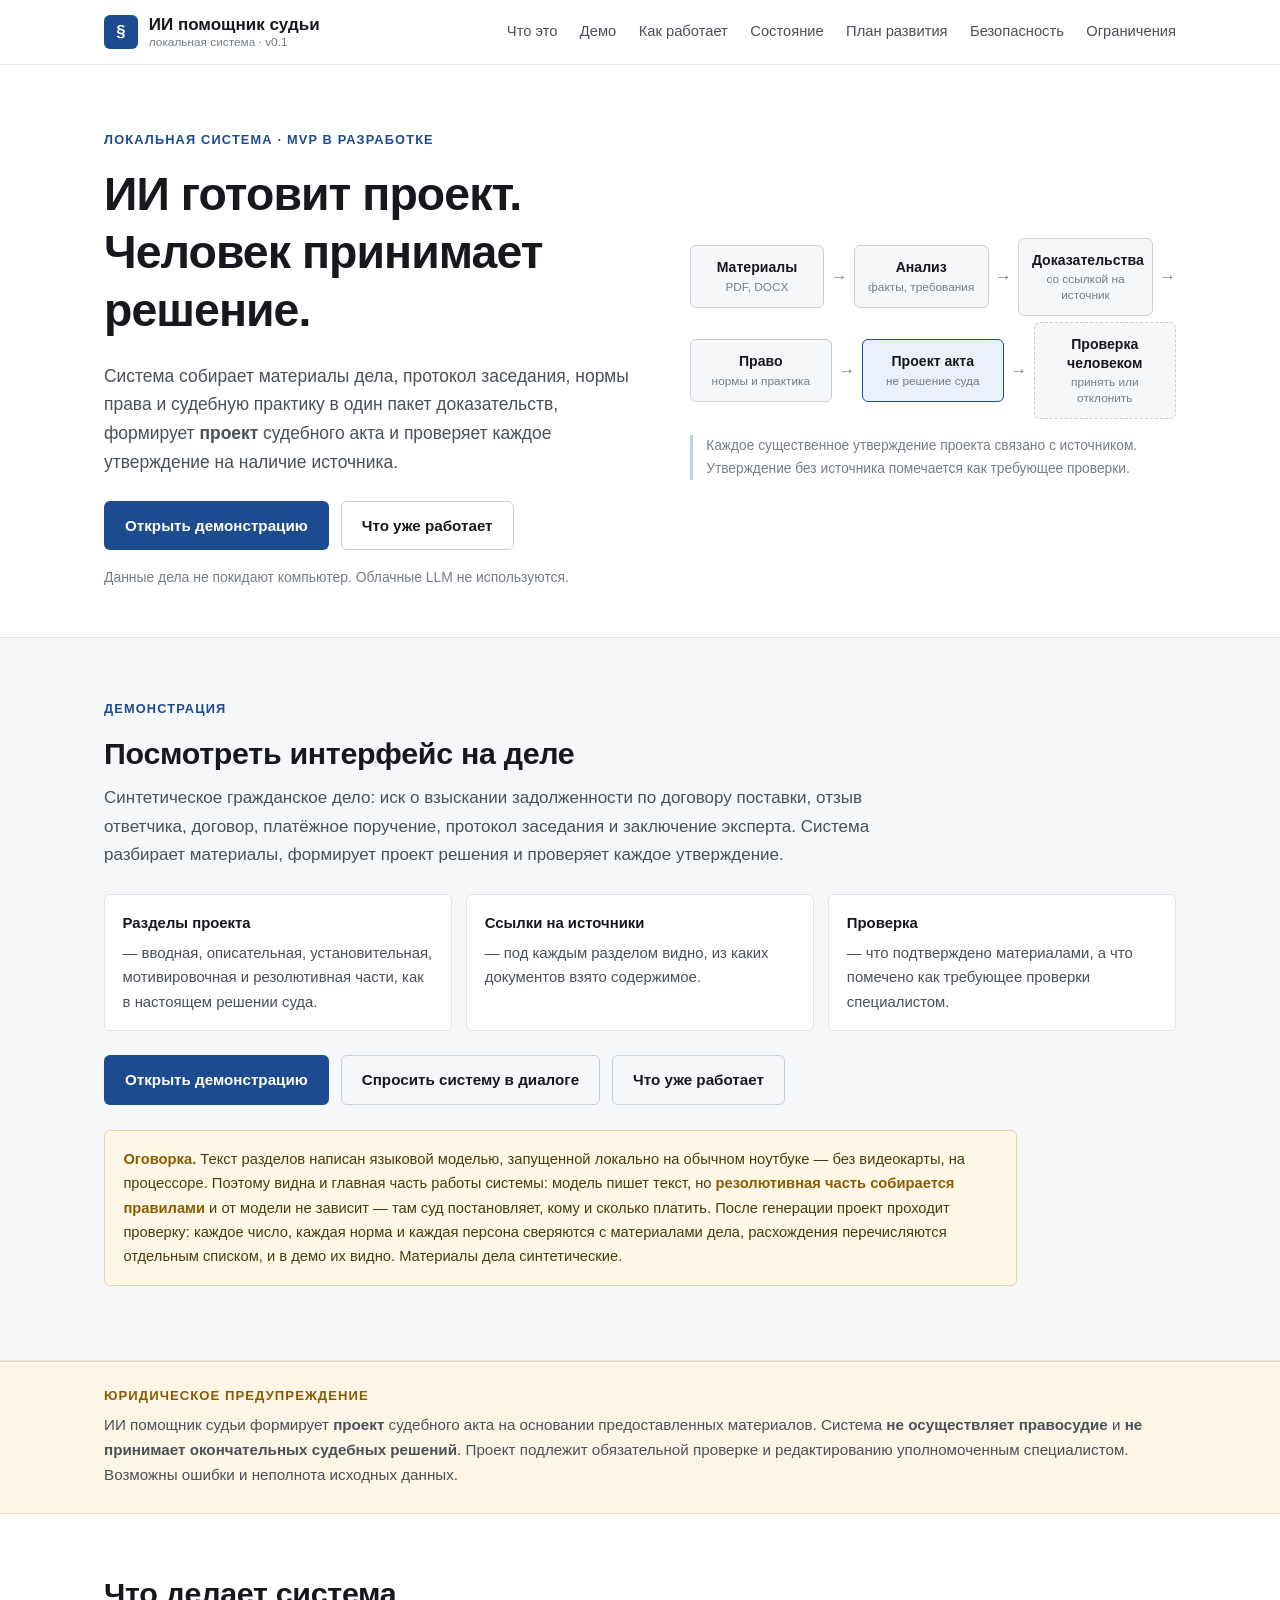
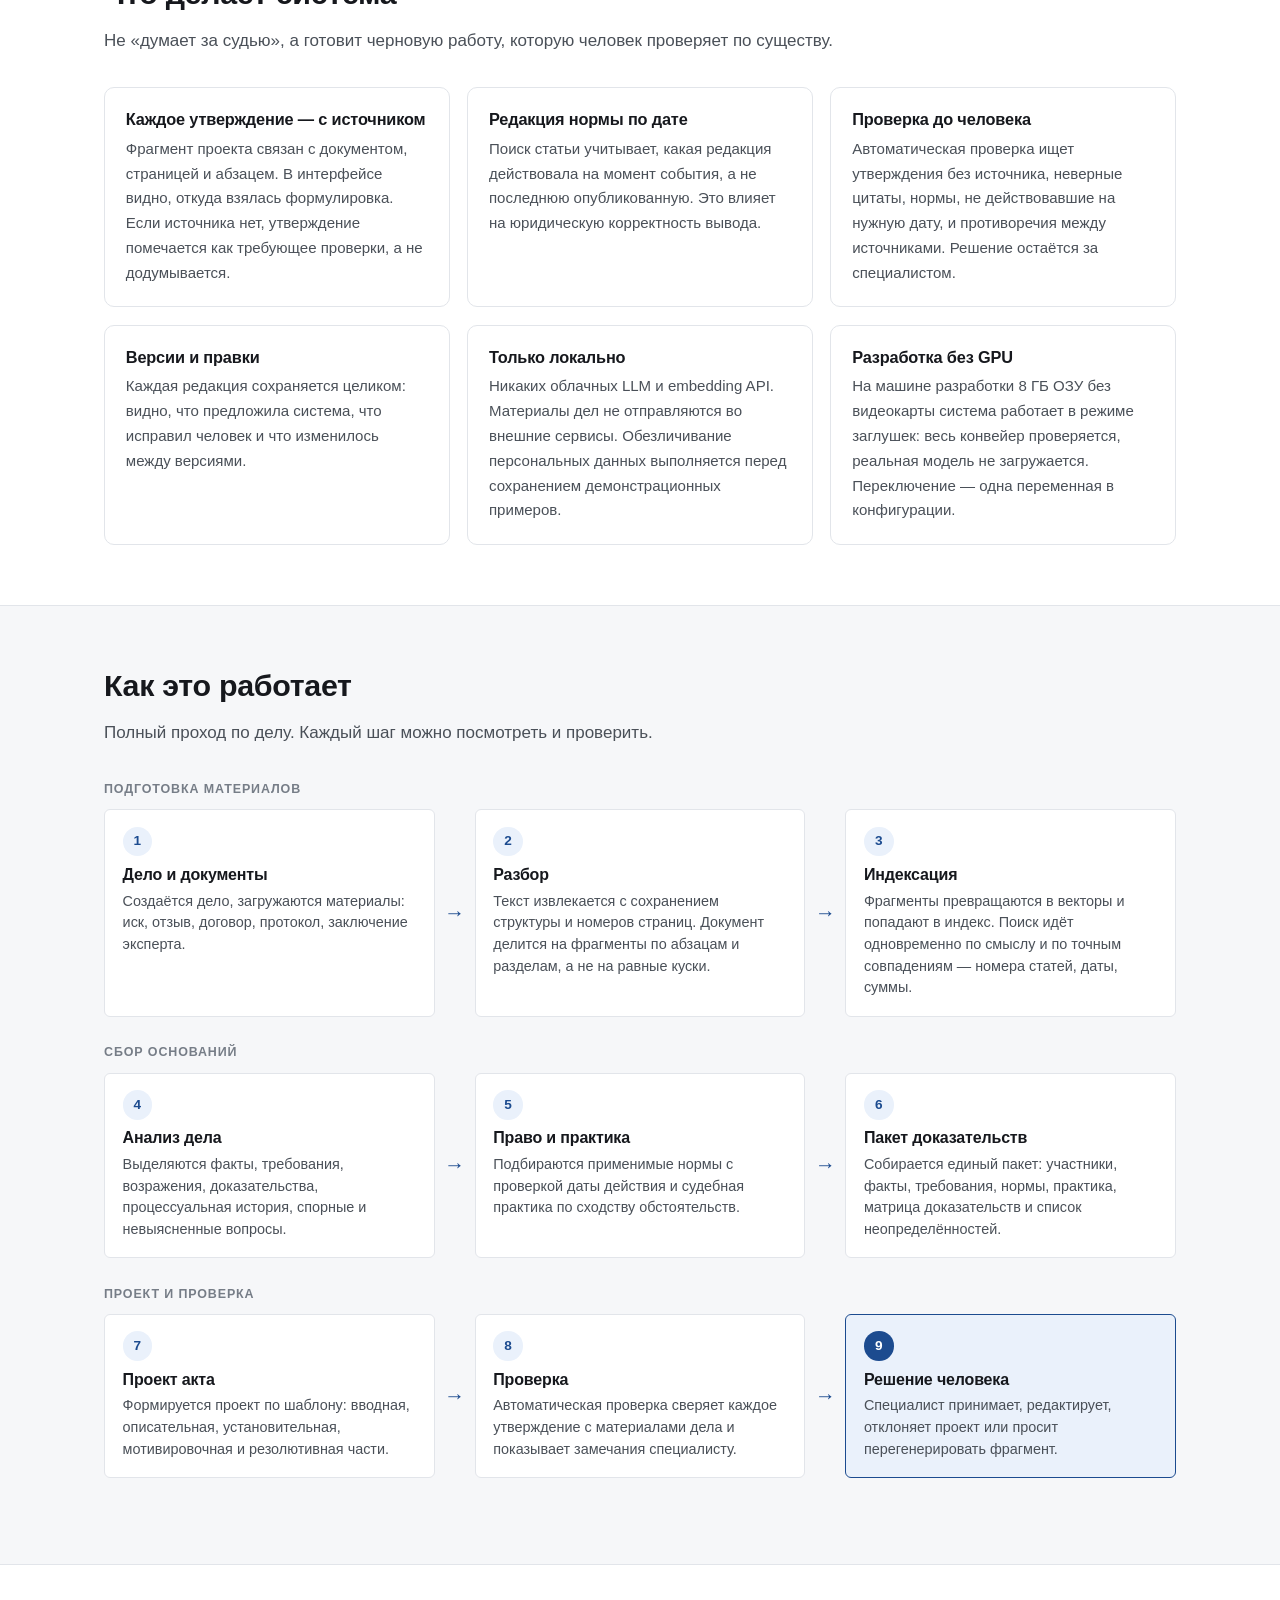
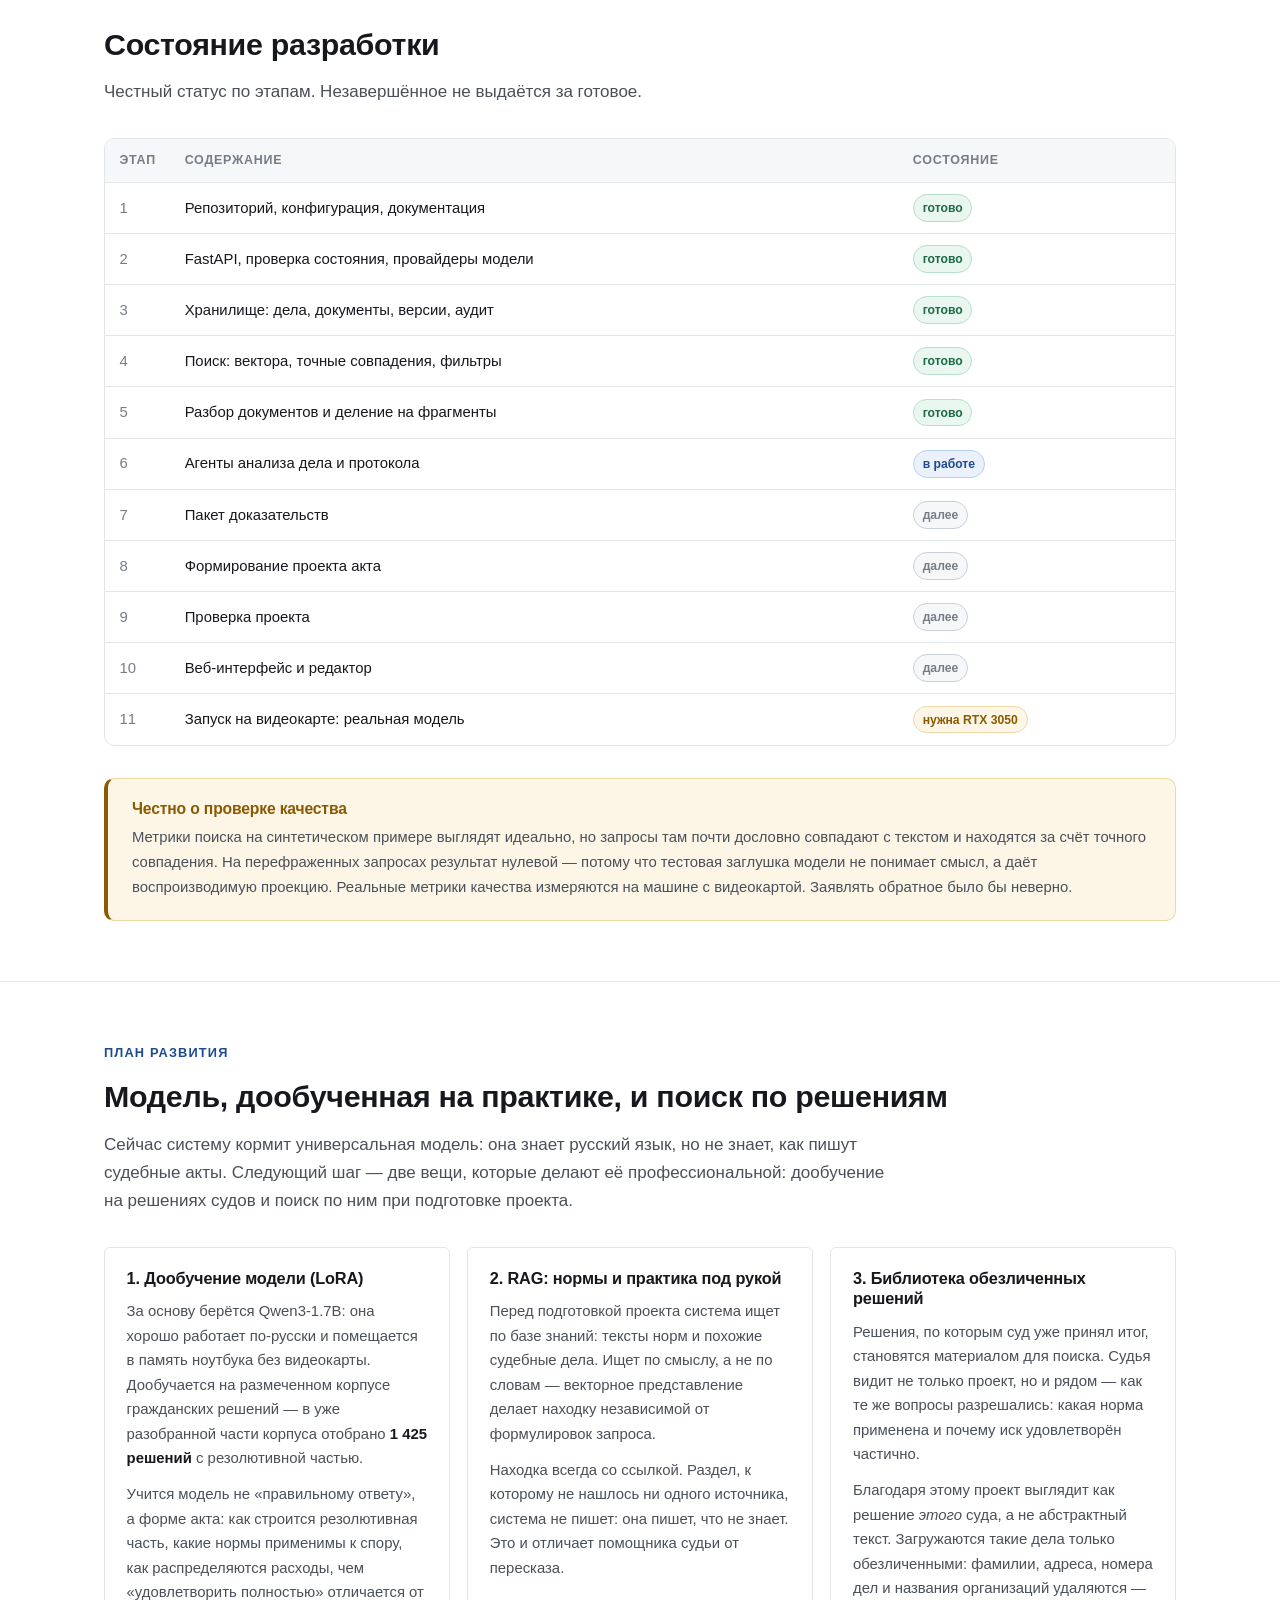
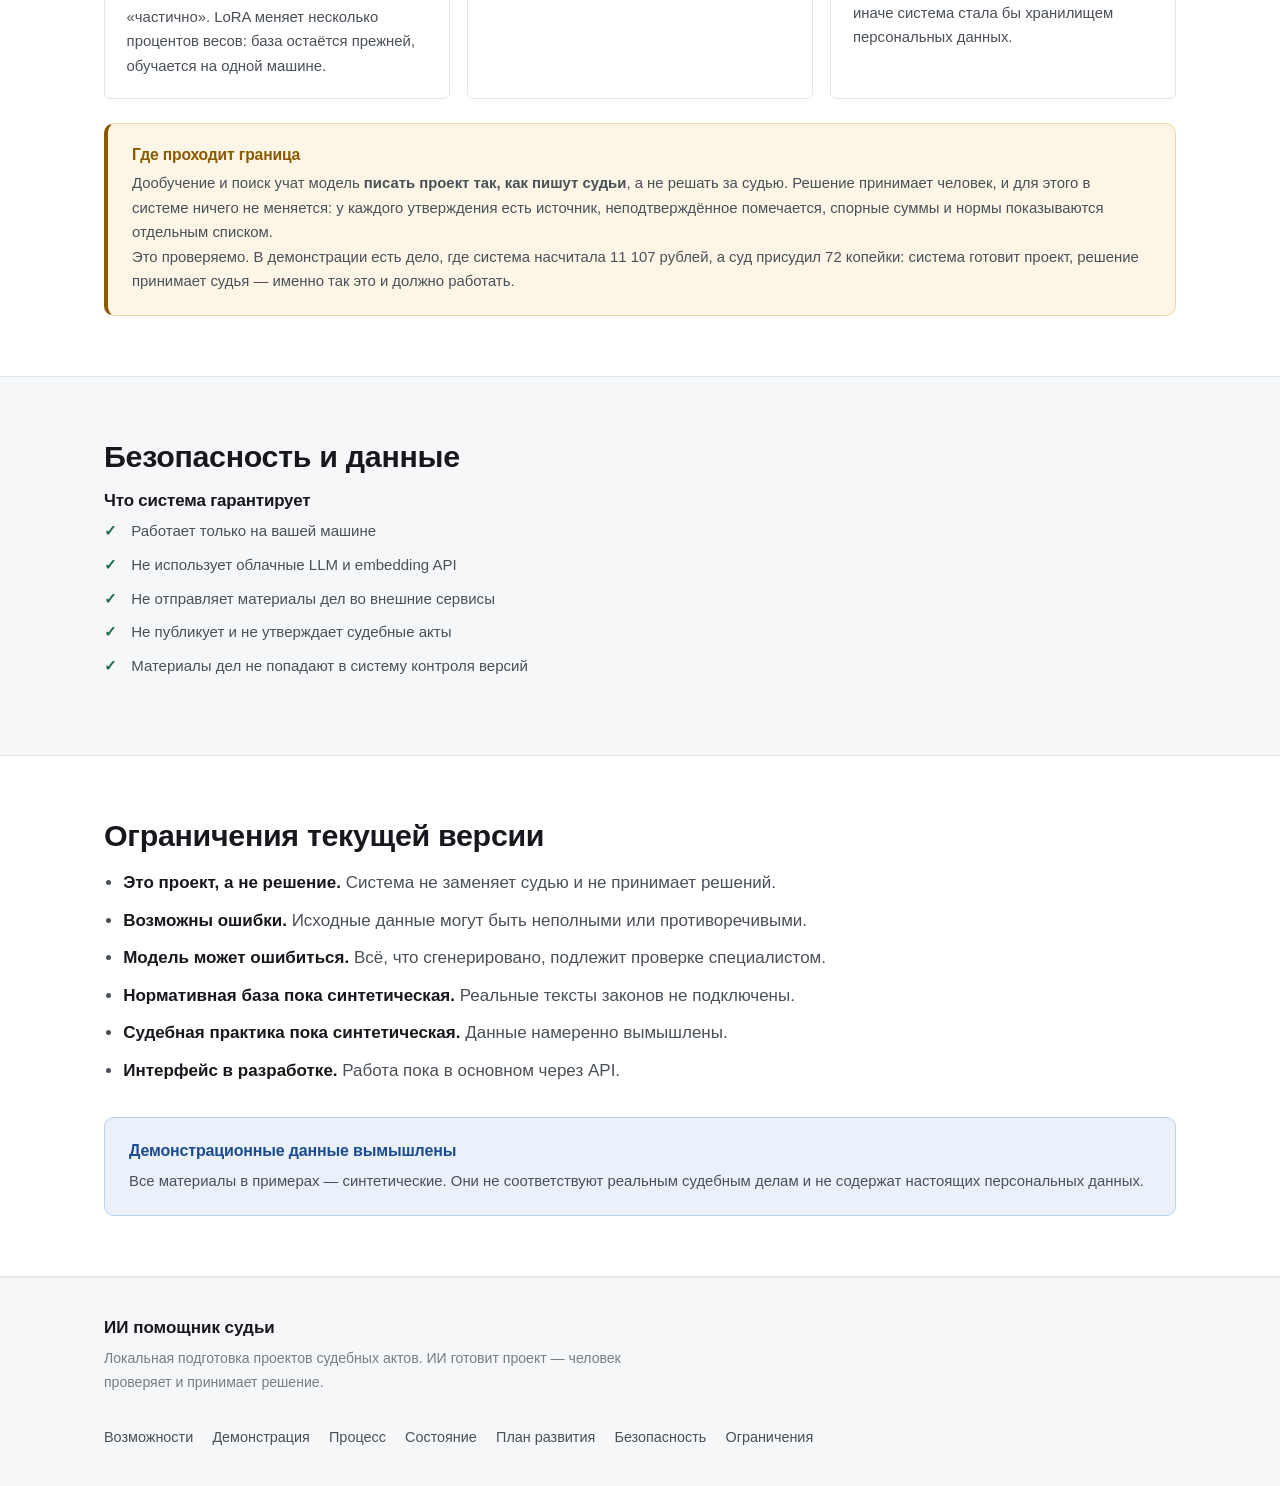
==== commit 174f6625: "«Как это работает» — блок-схема вместо списка ЧТО БЫЛО СЛОМАНО  Текст в шагах ложился по одному слов" ====
--- a/site/index.html
+++ b/site/index.html
@@ -230,44 +230,72 @@
       Полный проход по делу. Каждый шаг можно посмотреть и проверить.
     </p>
 
-    <ol class="steps">
-      <li>
-        <h3>Дело и документы</h3>
-        <p>Создаётся дело, загружаются материалы: иск, отзыв, договор, чек, протокол, заключение эксперта.</p>
-      </li>
-      <li>
-        <h3>Разбор</h3>
-        <p>Текст извлекается с сохранением структуры и номеров страниц. Документ делится на фрагменты по абзацам и разделам, а не на равные куски.</p>
-      </li>
-      <li>
-        <h3>Индексация</h3>
-        <p>Фрагменты превращаются в векторы и попадают в индекс. Поиск идёт одновременно по смыслу и по точным совпадениям — номера статей, даты, суммы.</p>
-      </li>
-      <li>
-        <h3>Анализ дела</h3>
-        <p>Выделяются факты, требования, возражения, доказательства, процессуальная история, спорные и невыясненные вопросы.</p>
-      </li>
-      <li>
-        <h3>Право и практика</h3>
-        <p>Подбираются применимые нормы с проверкой даты действия и судебная практика по сходству обстоятельств.</p>
-      </li>
-      <li>
-        <h3>Пакет доказательств</h3>
-        <p>Собирается единый пакет: участники, факты, требования, возражения, нормы, практика, матрица доказательств и список неопределённостей.</p>
-      </li>
-      <li>
-        <h3>Проект акта</h3>
-        <p>Формируется проект по шаблону: вводная, описательная, мотивировочная, резолютивная части.</p>
-      </li>
-      <li>
-        <h3>Проверка</h3>
-        <p>Автоматическая проверка проекта и показ замечаний специалисту.</p>
-      </li>
-      <li>
-        <h3>Решение человека</h3>
-        <p>Специалист принимает, редактирует, отклоняет или просит перегенерировать фрагмент.</p>
-      </li>
-    </ol>
+    <div class="flow">
+
+      <p class="flow-phase">Подготовка материалов</p>
+      <ol class="flow-row">
+        <li class="flow-step">
+          <span class="flow-num">1</span>
+          <h3>Дело и документы</h3>
+          <p>Создаётся дело, загружаются материалы: иск, отзыв, договор, протокол, заключение эксперта.</p>
+        </li>
+        <li class="flow-arrow" aria-hidden="true">→</li>
+        <li class="flow-step">
+          <span class="flow-num">2</span>
+          <h3>Разбор</h3>
+          <p>Текст извлекается с сохранением структуры и номеров страниц. Документ делится на фрагменты по абзацам и разделам, а не на равные куски.</p>
+        </li>
+        <li class="flow-arrow" aria-hidden="true">→</li>
+        <li class="flow-step">
+          <span class="flow-num">3</span>
+          <h3>Индексация</h3>
+          <p>Фрагменты превращаются в векторы и попадают в индекс. Поиск идёт одновременно по смыслу и по точным совпадениям — номера статей, даты, суммы.</p>
+        </li>
+      </ol>
+
+      <p class="flow-phase">Сбор оснований</p>
+      <ol class="flow-row">
+        <li class="flow-step">
+          <span class="flow-num">4</span>
+          <h3>Анализ дела</h3>
+          <p>Выделяются факты, требования, возражения, доказательства, процессуальная история, спорные и невыясненные вопросы.</p>
+        </li>
+        <li class="flow-arrow" aria-hidden="true">→</li>
+        <li class="flow-step">
+          <span class="flow-num">5</span>
+          <h3>Право и практика</h3>
+          <p>Подбираются применимые нормы с проверкой даты действия и судебная практика по сходству обстоятельств.</p>
+        </li>
+        <li class="flow-arrow" aria-hidden="true">→</li>
+        <li class="flow-step">
+          <span class="flow-num">6</span>
+          <h3>Пакет доказательств</h3>
+          <p>Собирается единый пакет: участники, факты, требования, нормы, практика, матрица доказательств и список неопределённостей.</p>
+        </li>
+      </ol>
+
+      <p class="flow-phase">Проект и проверка</p>
+      <ol class="flow-row">
+        <li class="flow-step">
+          <span class="flow-num">7</span>
+          <h3>Проект акта</h3>
+          <p>Формируется проект по шаблону: вводная, описательная, установительная, мотивировочная и резолютивная части.</p>
+        </li>
+        <li class="flow-arrow" aria-hidden="true">→</li>
+        <li class="flow-step">
+          <span class="flow-num">8</span>
+          <h3>Проверка</h3>
+          <p>Автоматическая проверка сверяет каждое утверждение с материалами дела и показывает замечания специалисту.</p>
+        </li>
+        <li class="flow-arrow" aria-hidden="true">→</li>
+        <li class="flow-step flow-step--human">
+          <span class="flow-num">9</span>
+          <h3>Решение человека</h3>
+          <p>Специалист принимает, редактирует, отклоняет проект или просит перегенерировать фрагмент.</p>
+        </li>
+      </ol>
+
+    </div>
   </div>
 </section>
 
--- a/site/assets/styles.css
+++ b/site/assets/styles.css
@@ -401,3 +401,103 @@
 .plan-note {
   margin-top: .5rem;
 }
+
+/* ── Блок-схема «Как это работает» ───────────────────────────────────
+ *
+ * Прежде здесь был список шагов, и текст в нём ломался: в одной сетке
+ * стояли и номер, и заголовок, и описание, поэтому описание попадало
+ * в колонку шириной номера и ложилось по одному слову в строку.
+ *
+ * Теперь это блок-схема из трёх строк по три шага: видно не только
+ * «какие шаги», но и где кончается подготовка и начинается работа с
+ * основаниями. Стрелки — часть разметки, а не псевдоэлементы: без них
+ * схема не читается с экрана голосового читалки.
+ */
+.flow {
+  margin-top: 2rem;
+  counter-reset: flowstep;
+}
+
+.flow-phase {
+  margin: 0 0 .6rem;
+  font-size: .78rem;
+  font-weight: 650;
+  text-transform: uppercase;
+  letter-spacing: .07em;
+  color: var(--ink-faint);
+}
+
+.flow-row {
+  list-style: none;
+  padding: 0;
+  margin: 0 0 1.6rem;
+  display: grid;
+  grid-template-columns: 1fr auto 1fr auto 1fr;
+  gap: .6rem;
+  align-items: stretch;
+}
+
+.flow-step {
+  counter-increment: flowstep;
+  position: relative;
+  background: var(--paper);
+  border: 1px solid var(--line);
+  border-radius: var(--radius-sm);
+  padding: 1rem 1.1rem 1.05rem;
+}
+
+.flow-step .flow-num {
+  display: inline-grid;
+  place-items: center;
+  width: 1.85rem;
+  height: 1.85rem;
+  margin-bottom: .55rem;
+  border-radius: 50%;
+  background: var(--accent-soft);
+  color: var(--accent);
+  font-weight: 700;
+  font-size: .85rem;
+}
+
+.flow-step h3 {
+  font-size: 1rem;
+  margin: 0 0 .35rem;
+}
+
+.flow-step p {
+  margin: 0;
+  font-size: .9rem;
+  line-height: 1.5;
+  color: var(--ink-soft);
+}
+
+/* Последний шаг — решение человека. Выделен цветом намеренно: весь
+   смысл продукта в том, что решение принимает человек, а не модель. */
+.flow-step--human {
+  border-color: var(--accent);
+  background: var(--accent-soft);
+}
+
+.flow-step--human .flow-num {
+  background: var(--accent);
+  color: #fff;
+}
+
+.flow-arrow {
+  display: grid;
+  place-items: center;
+  color: var(--accent);
+  font-size: 1.3rem;
+  line-height: 1;
+}
+
+@media (max-width: 900px) {
+  .flow-row {
+    grid-template-columns: 1fr;
+  }
+
+  .flow-arrow {
+    transform: rotate(90deg);
+    padding: .2rem 0;
+  }
+}
